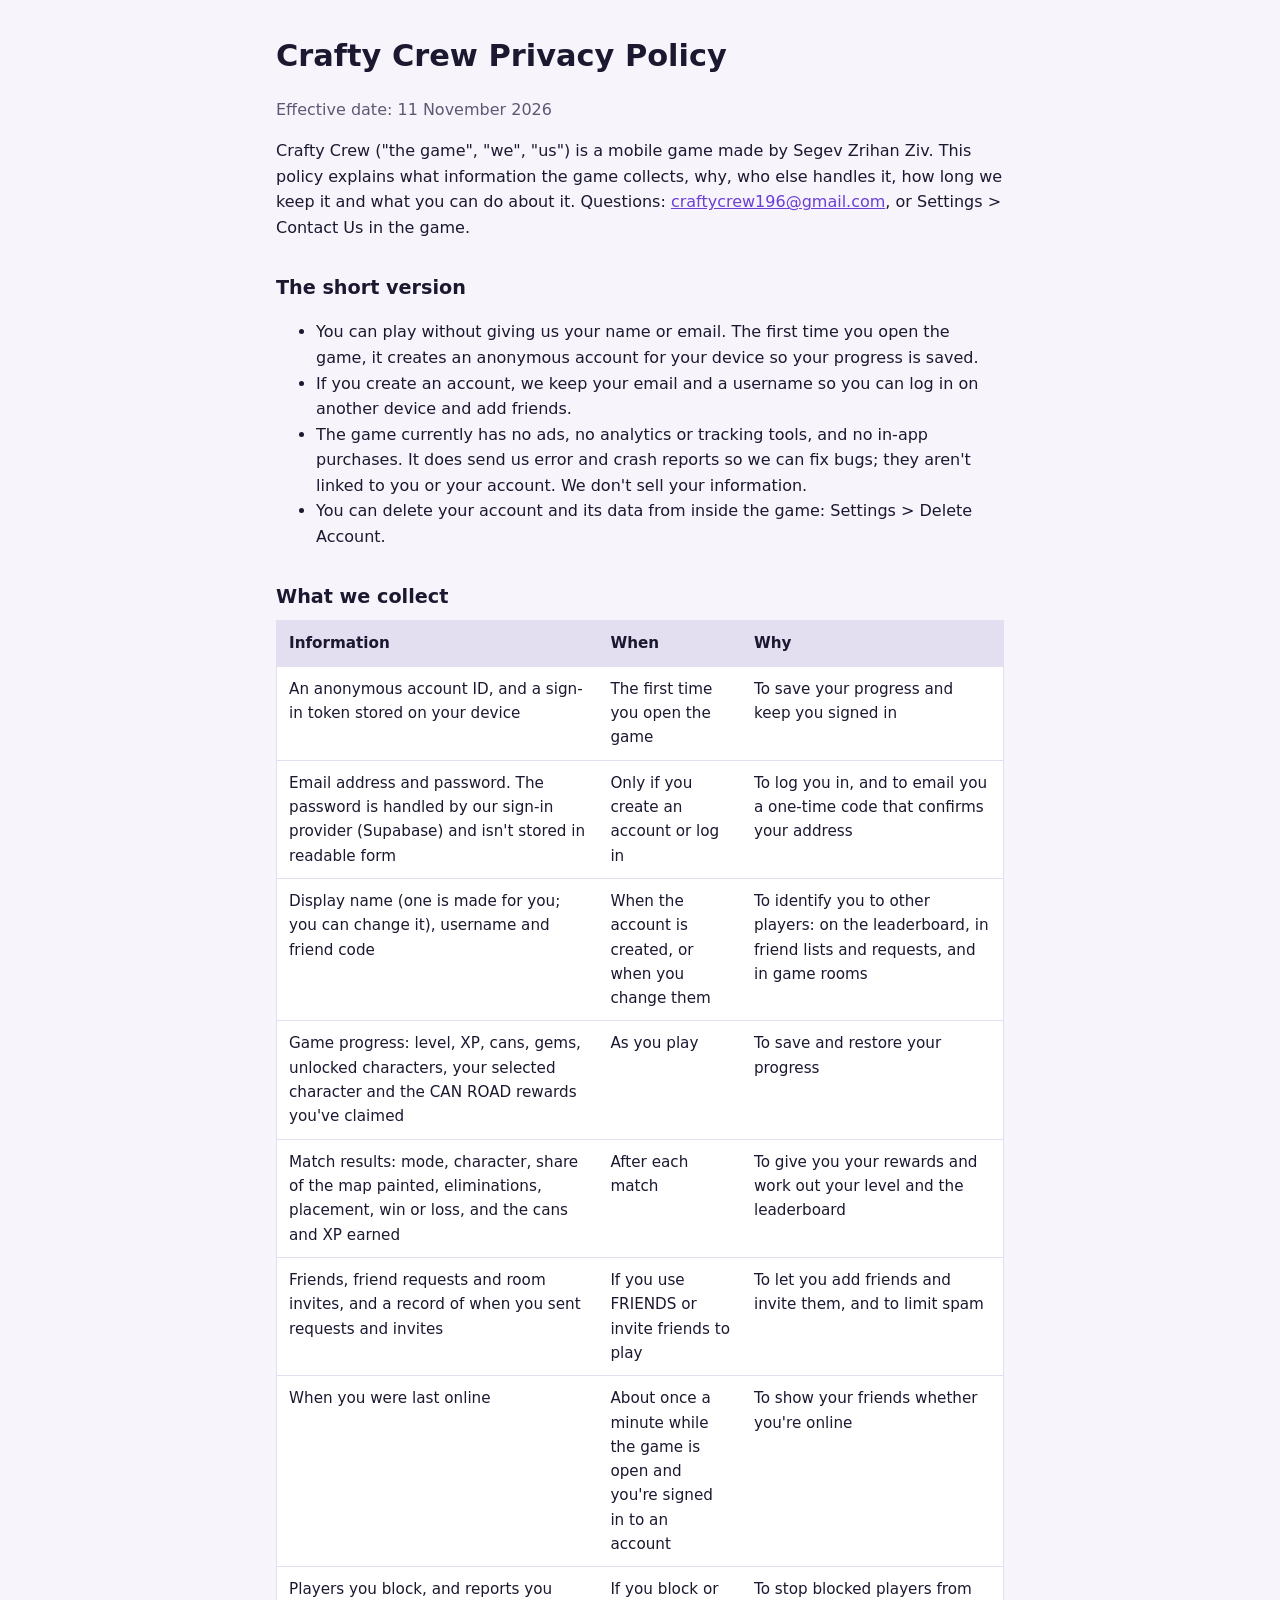
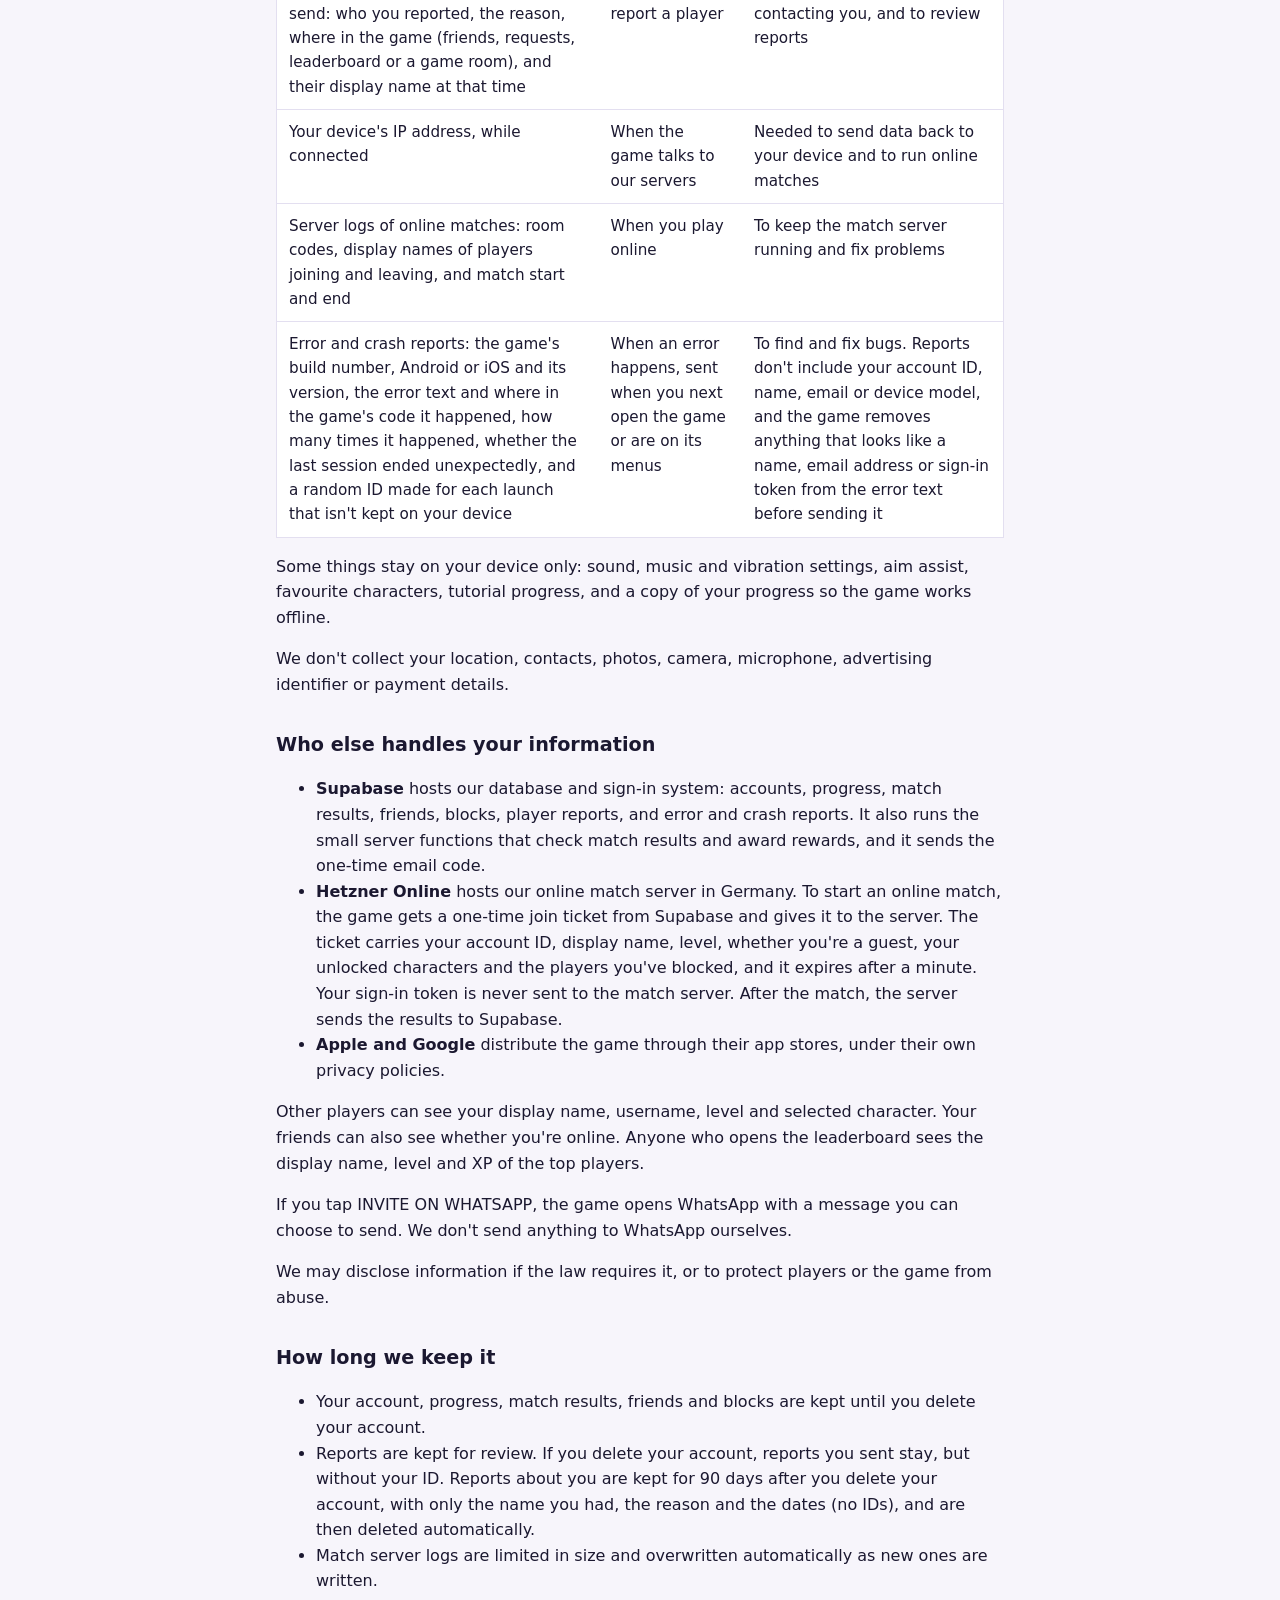
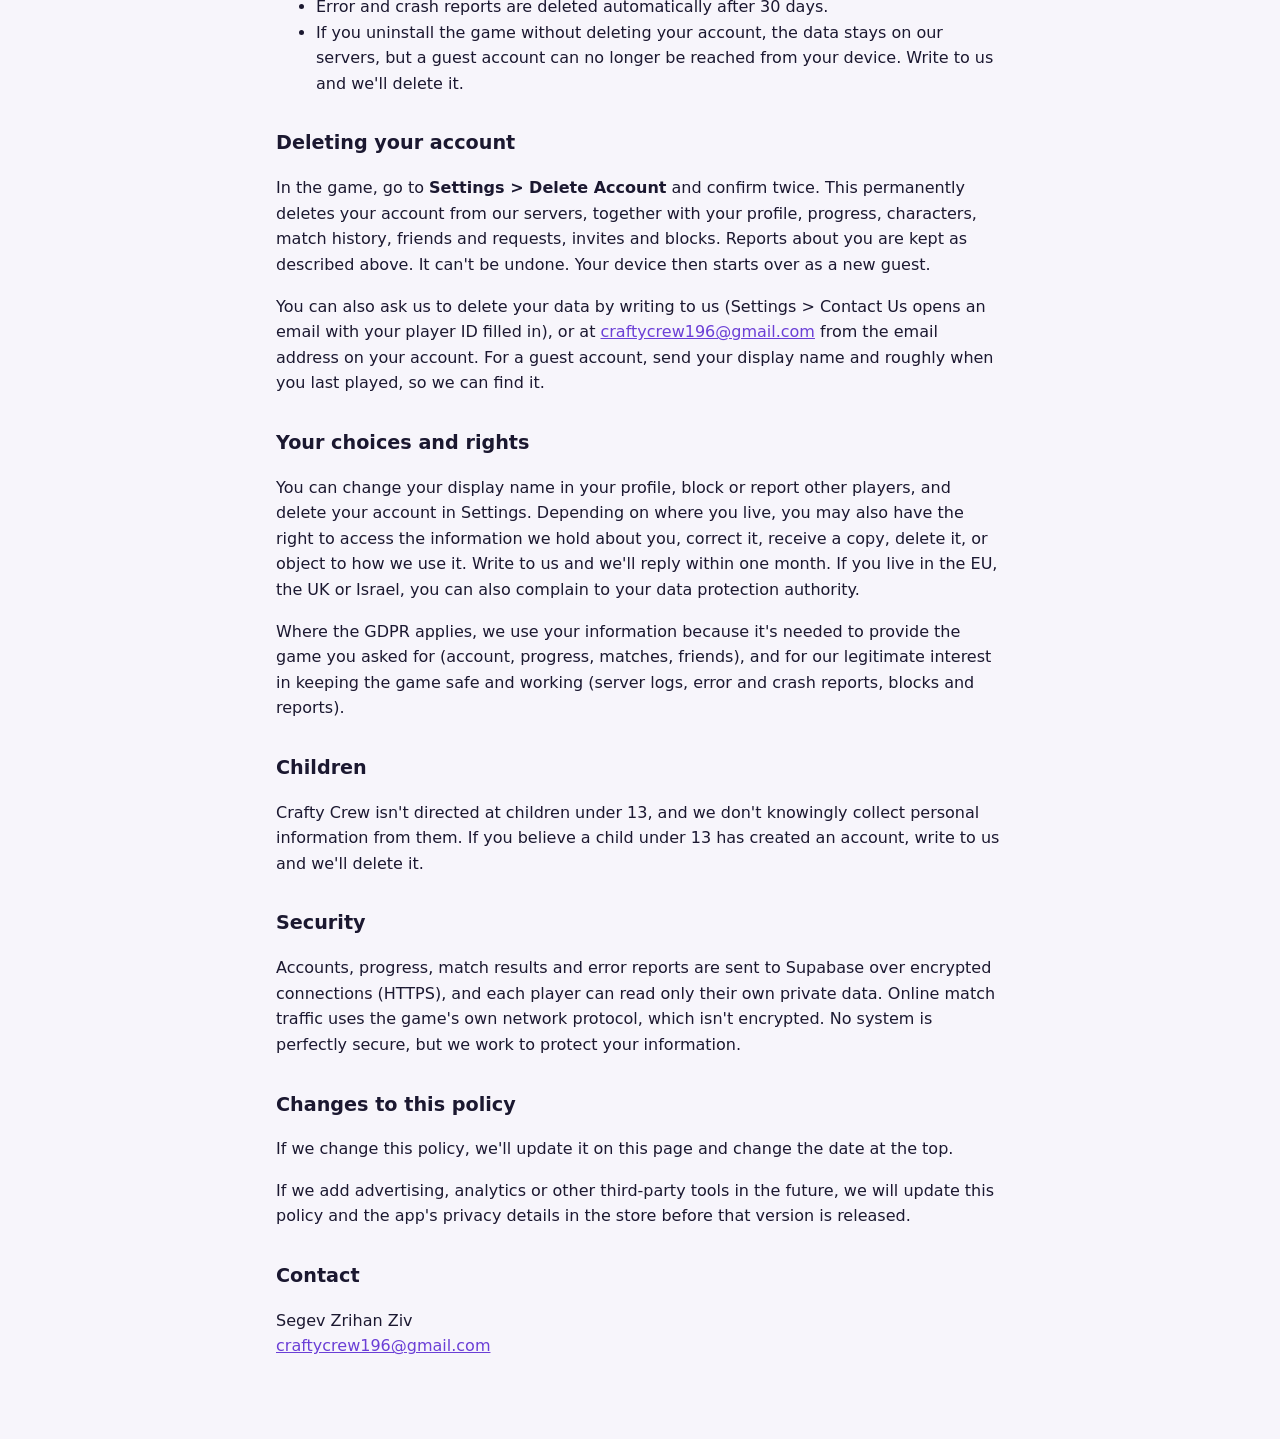
==== privacy/index.html @ 209b4f04 "Crafty Crew privacy policy and support pages" ====
<!doctype html>
<html lang="en">
<head>
<meta charset="utf-8">
<meta name="viewport" content="width=device-width, initial-scale=1">
<title>Crafty Crew Privacy Policy</title>
<style>
  :root { --bg: #f7f5fb; --text: #1b1830; --muted: #5d5873; --accent: #6b3fd6; --card: #ffffff; --line: #e3dff0; }
  @media (prefers-color-scheme: dark) {
    :root { --bg: #14121f; --text: #ece9f6; --muted: #a9a3c2; --accent: #b79bff; --card: #1d1a2c; --line: #2e2a43; }
  }
  * { box-sizing: border-box; }
  body { margin: 0; background: var(--bg); color: var(--text); font: 16px/1.6 system-ui, -apple-system, "Segoe UI", Roboto, sans-serif; }
  main { max-width: 760px; margin: 0 auto; padding: 32px 16px 64px; }
  h1 { font-size: 1.9rem; margin: 0 0 4px; }
  h2 { font-size: 1.2rem; margin: 32px 0 8px; }
  .muted { color: var(--muted); }
  a { color: var(--accent); }
  table { width: 100%; border-collapse: collapse; background: var(--card); border: 1px solid var(--line); font-size: 0.95rem; }
  th, td { text-align: left; vertical-align: top; padding: 10px 12px; border-bottom: 1px solid var(--line); }
  th { background: var(--line); }
  .wrap { overflow-x: auto; }
</style>
</head>
<body>
<main>
<h1>Crafty Crew Privacy Policy</h1>
<p class="muted">Effective date: 11 November 2026</p>

<p>Crafty Crew ("the game", "we", "us") is a mobile game made by Segev Zrihan Ziv. This policy explains what
information the game collects, why, who else handles it, how long we keep it and what you can do about it.
Questions: <a href="mailto:craftycrew196@gmail.com">craftycrew196@gmail.com</a>, or Settings &gt; Contact Us
in the game.</p>

<h2>The short version</h2>
<ul>
  <li>You can play without giving us your name or email. The first time you open the game, it creates an anonymous
    account for your device so your progress is saved.</li>
  <li>If you create an account, we keep your email and a username so you can log in on another device and add friends.</li>
  <li>The game currently has no ads, no analytics or tracking tools, and no in-app purchases. It does send us error
    and crash reports so we can fix bugs; they aren't linked to you or your account. We don't sell your information.</li>
  <li>You can delete your account and its data from inside the game: Settings &gt; Delete Account.</li>
</ul>

<h2>What we collect</h2>
<div class="wrap">
<table>
  <tr><th>Information</th><th>When</th><th>Why</th></tr>
  <tr><td>An anonymous account ID, and a sign-in token stored on your device</td><td>The first time you open the game</td>
    <td>To save your progress and keep you signed in</td></tr>
  <tr><td>Email address and password. The password is handled by our sign-in provider (Supabase) and isn't stored in readable form</td>
    <td>Only if you create an account or log in</td>
    <td>To log you in, and to email you a one-time code that confirms your address</td></tr>
  <tr><td>Display name (one is made for you; you can change it), username and friend code</td><td>When the account is created, or when you change them</td>
    <td>To identify you to other players: on the leaderboard, in friend lists and requests, and in game rooms</td></tr>
  <tr><td>Game progress: level, XP, cans, gems, unlocked characters, your selected character and the CAN ROAD rewards you've claimed</td>
    <td>As you play</td><td>To save and restore your progress</td></tr>
  <tr><td>Match results: mode, character, share of the map painted, eliminations, placement, win or loss, and the cans and XP earned</td>
    <td>After each match</td><td>To give you your rewards and work out your level and the leaderboard</td></tr>
  <tr><td>Friends, friend requests and room invites, and a record of when you sent requests and invites</td>
    <td>If you use FRIENDS or invite friends to play</td><td>To let you add friends and invite them, and to limit spam</td></tr>
  <tr><td>When you were last online</td><td>About once a minute while the game is open and you're signed in to an account</td>
    <td>To show your friends whether you're online</td></tr>
  <tr><td>Players you block, and reports you send: who you reported, the reason, where in the game (friends,
    requests, leaderboard or a game room), and their display name at that time</td>
    <td>If you block or report a player</td><td>To stop blocked players from contacting you, and to review reports</td></tr>
  <tr><td>Your device's IP address, while connected</td><td>When the game talks to our servers</td>
    <td>Needed to send data back to your device and to run online matches</td></tr>
  <tr><td>Server logs of online matches: room codes, display names of players joining and leaving, and match start and end</td>
    <td>When you play online</td><td>To keep the match server running and fix problems</td></tr>
  <tr><td>Error and crash reports: the game's build number, Android or iOS and its version, the error text and where in the game's code it happened, how many times it happened, whether the last session ended unexpectedly, and a random ID made for each launch that isn't kept on your device</td>
    <td>When an error happens, sent when you next open the game or are on its menus</td><td>To find and fix bugs. Reports don't include your account ID, name, email or device model, and the game removes anything that looks like a name, email address or sign-in token from the error text before sending it</td></tr>
</table>
</div>
<p>Some things stay on your device only: sound, music and vibration settings, aim assist, favourite characters,
tutorial progress, and a copy of your progress so the game works offline.</p>
<p>We don't collect your location, contacts, photos, camera, microphone, advertising identifier or payment details.</p>

<h2>Who else handles your information</h2>
<ul>
  <li><strong>Supabase</strong> hosts our database and sign-in system: accounts, progress, match results, friends,
    blocks, player reports, and error and crash reports. It also runs the small server functions that check match results and award rewards, and it
    sends the one-time email code.</li>
  <li><strong>Hetzner Online</strong> hosts our online match server in Germany. To start an online match, the game gets a
    one-time join ticket from Supabase and gives it to the server. The ticket carries your account ID, display name,
    level, whether you're a guest, your unlocked characters and the players you've blocked, and it expires after a
    minute. Your sign-in token is never sent to the match server. After the match, the server sends the results to
    Supabase.</li>
  <li><strong>Apple and Google</strong> distribute the game through their app stores, under their own privacy policies.</li>
</ul>
<p>Other players can see your display name, username, level and selected character. Your friends can also see
whether you're online. Anyone who opens the leaderboard sees the display name, level and XP of the top players.</p>
<p>If you tap INVITE ON WHATSAPP, the game opens WhatsApp with a message you can choose to send. We don't send
anything to WhatsApp ourselves.</p>
<p>We may disclose information if the law requires it, or to protect players or the game from abuse.</p>

<h2>How long we keep it</h2>
<ul>
  <li>Your account, progress, match results, friends and blocks are kept until you delete your account.</li>
  <li>Reports are kept for review. If you delete your account, reports you sent stay, but without your ID.
    Reports about you are kept for 90 days after you delete your account, with only the name you had, the reason
    and the dates (no IDs), and are then deleted automatically.</li>
  <li>Match server logs are limited in size and overwritten automatically as new ones are written.</li>
  <li>Error and crash reports are deleted automatically after 30 days.</li>
  <li>If you uninstall the game without deleting your account, the data stays on our servers, but a guest account
    can no longer be reached from your device. Write to us and we'll delete it.</li>
</ul>

<h2>Deleting your account</h2>
<p>In the game, go to <strong>Settings &gt; Delete Account</strong> and confirm twice. This permanently deletes your
account from our servers, together with your profile, progress, characters, match history, friends and requests,
invites and blocks. Reports about you are kept as described above. It can't be undone. Your device then starts over
as a new guest.</p>
<p>You can also ask us to delete your data by writing to us (Settings &gt; Contact Us opens an email with your
player ID filled in), or at
<a href="mailto:craftycrew196@gmail.com">craftycrew196@gmail.com</a> from the email address on your account. For a
guest account, send your display name and roughly when you last played, so we can find it.</p>

<h2>Your choices and rights</h2>
<p>You can change your display name in your profile, block or report other players, and delete your account in
Settings. Depending on where you live, you may also have the right to access the information we hold about you,
correct it, receive a copy, delete it, or object to how we use it. Write to us and we'll reply within one month.
If you live in the EU, the UK or Israel, you can also complain to your data protection authority.</p>
<p>Where the GDPR applies, we use your information because it's needed to provide the game you asked for (account,
progress, matches, friends), and for our legitimate interest in keeping the game safe and working (server logs,
error and crash reports, blocks and reports).</p>

<h2>Children</h2>
<p>Crafty Crew isn't directed at children under 13, and we don't knowingly collect personal information from them.
If you believe a child under 13 has created an account, write to us and we'll delete it.</p>

<h2>Security</h2>
<p>Accounts, progress, match results and error reports are sent to Supabase over encrypted connections (HTTPS), and each player
can read only their own private data. Online match traffic uses the game's own network protocol, which isn't
encrypted. No system is perfectly secure, but we work to protect your information.</p>

<h2>Changes to this policy</h2>
<p>If we change this policy, we'll update it on this page and change the date at the top.</p>
<p>If we add advertising, analytics or other third-party tools in the future, we will update this policy and the
app's privacy details in the store before that version is released.</p>

<h2>Contact</h2>
<p>Segev Zrihan Ziv<br><a href="mailto:craftycrew196@gmail.com">craftycrew196@gmail.com</a></p>
</main>
</body>
</html>
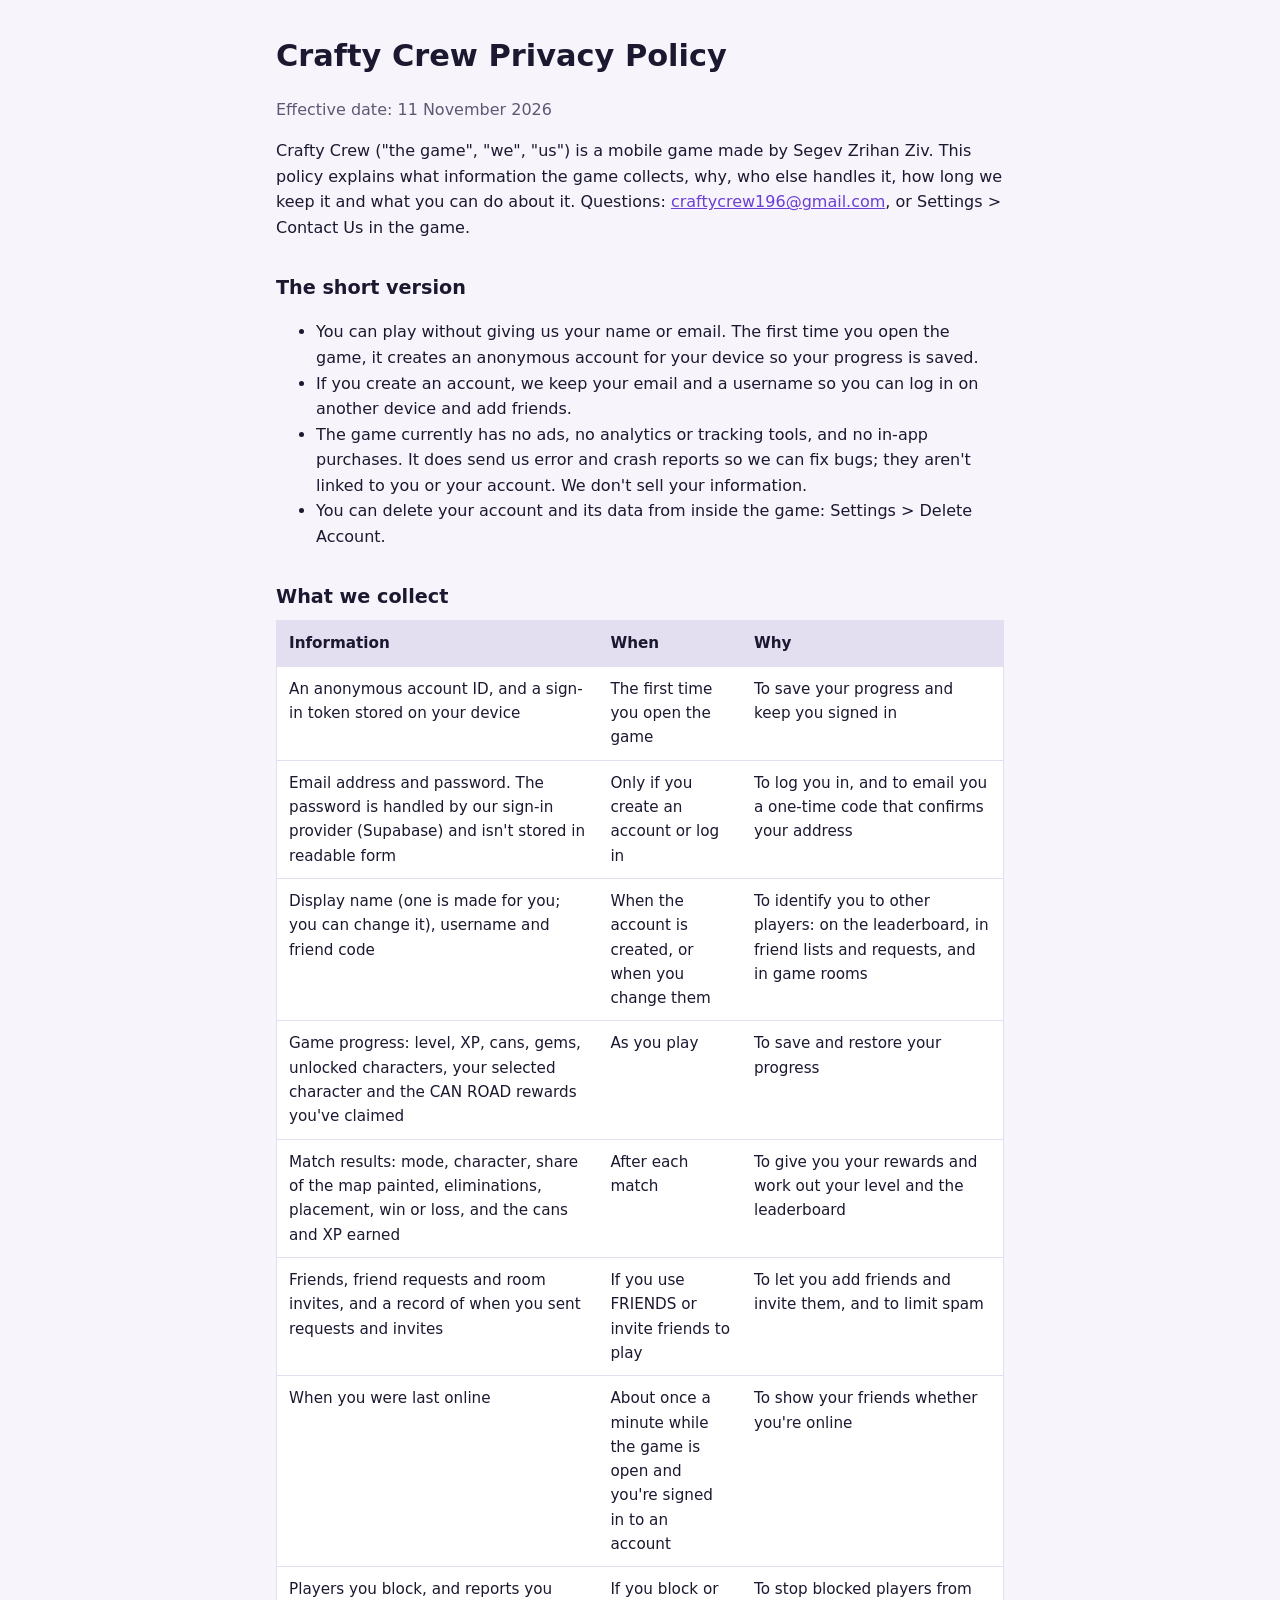
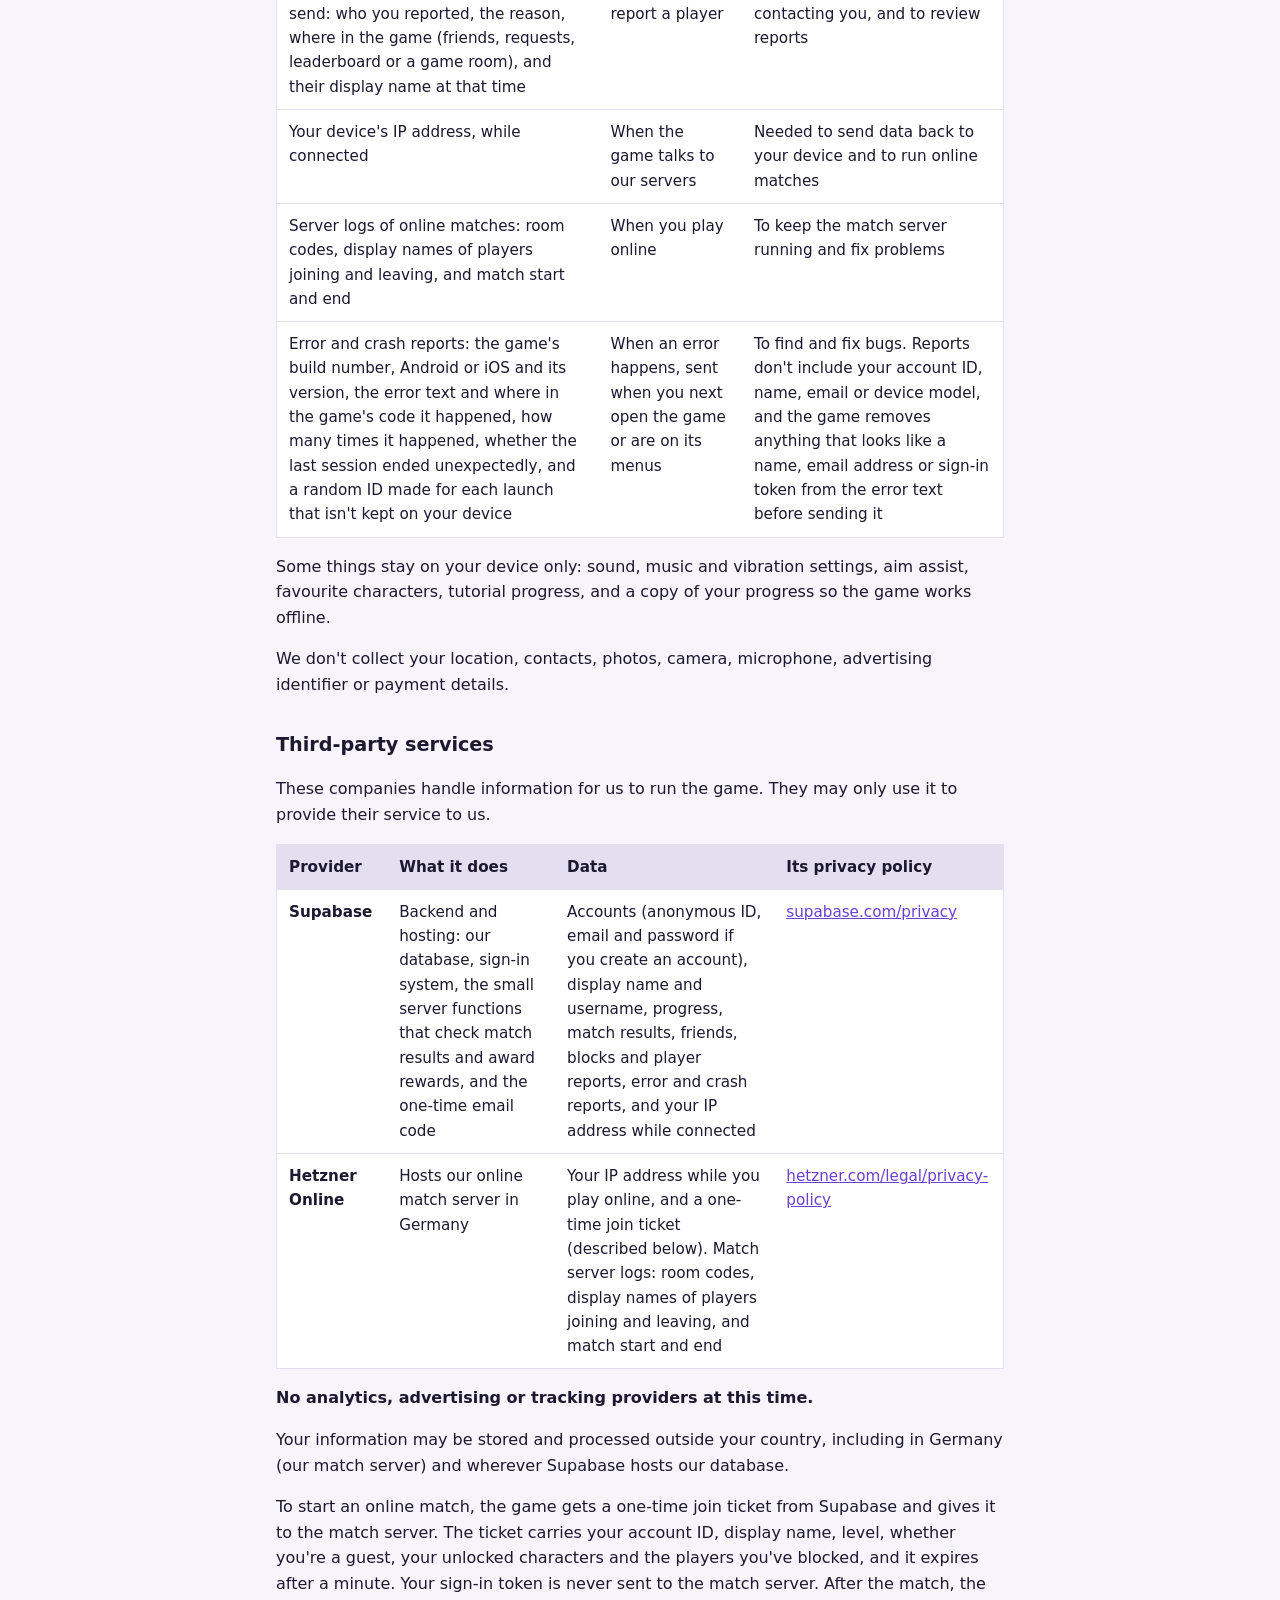
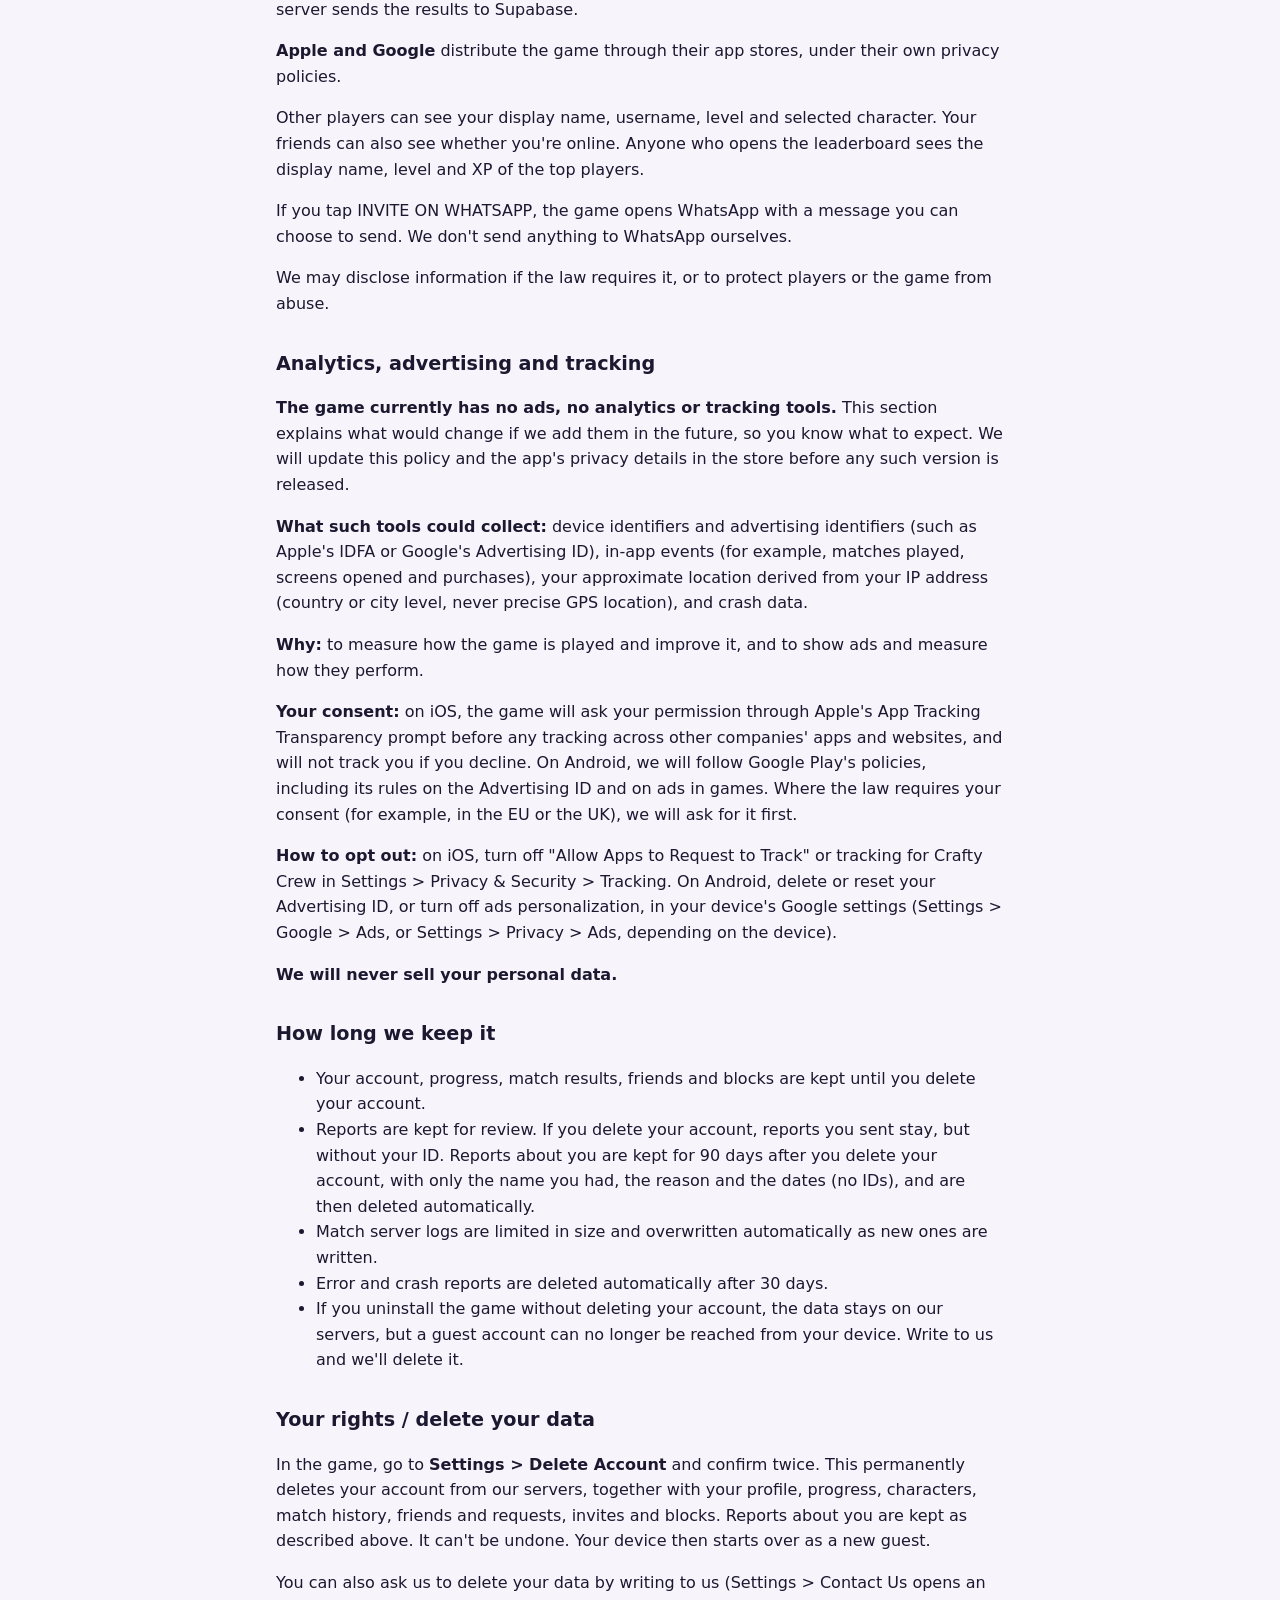
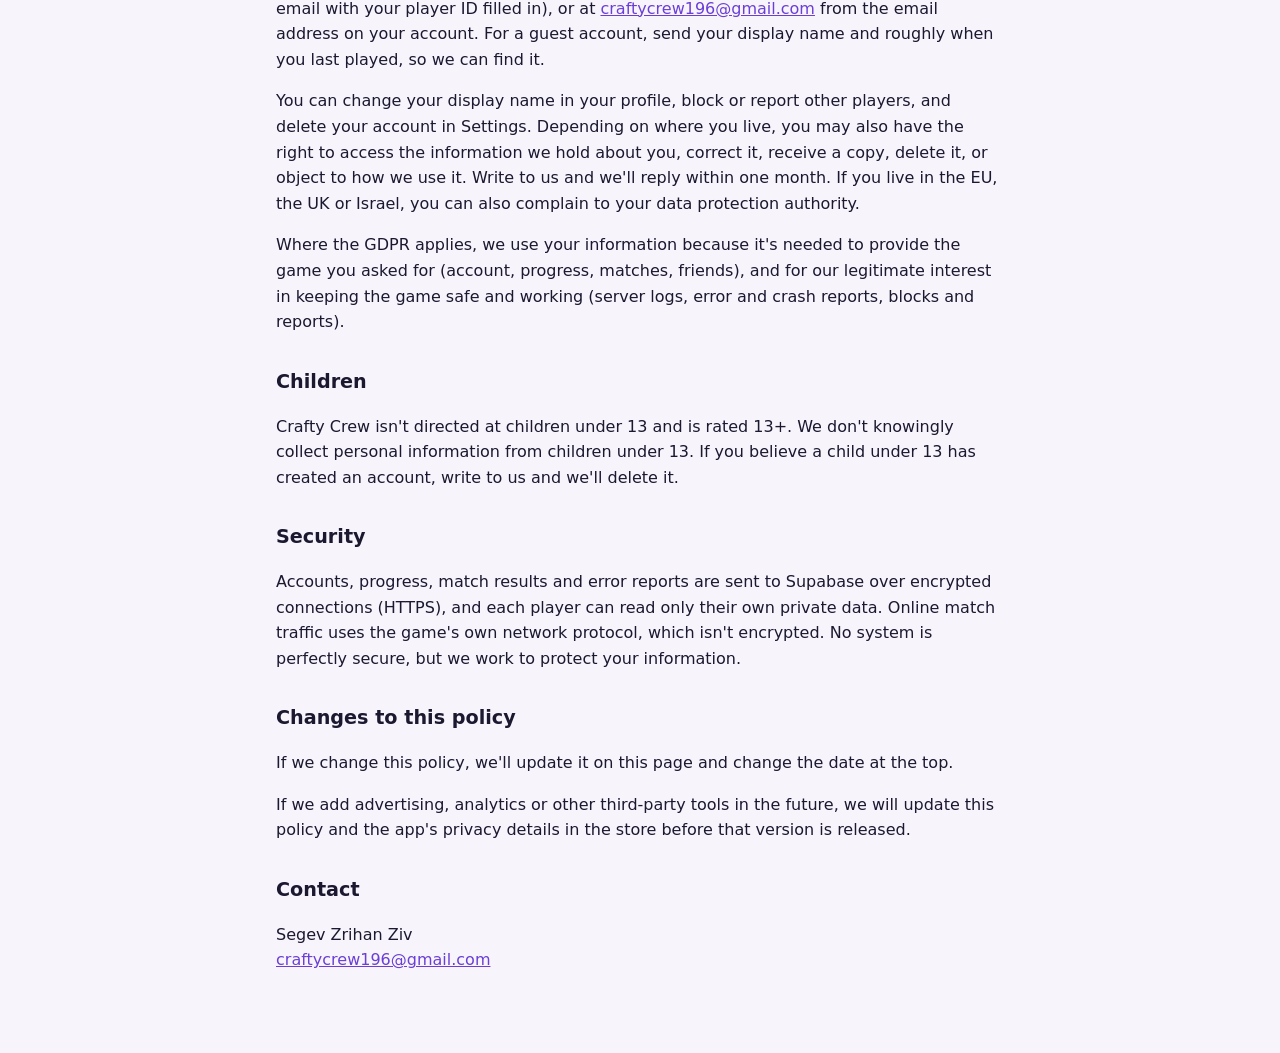
==== commit be4fb7ec: "Privacy policy: third-party services table, analytics/advertising/tracking section, children 13+, yo" ====
--- a/privacy/index.html
+++ b/privacy/index.html
@@ -76,23 +76,57 @@
 tutorial progress, and a copy of your progress so the game works offline.</p>
 <p>We don't collect your location, contacts, photos, camera, microphone, advertising identifier or payment details.</p>
 
-<h2>Who else handles your information</h2>
-<ul>
-  <li><strong>Supabase</strong> hosts our database and sign-in system: accounts, progress, match results, friends,
-    blocks, player reports, and error and crash reports. It also runs the small server functions that check match results and award rewards, and it
-    sends the one-time email code.</li>
-  <li><strong>Hetzner Online</strong> hosts our online match server in Germany. To start an online match, the game gets a
-    one-time join ticket from Supabase and gives it to the server. The ticket carries your account ID, display name,
-    level, whether you're a guest, your unlocked characters and the players you've blocked, and it expires after a
-    minute. Your sign-in token is never sent to the match server. After the match, the server sends the results to
-    Supabase.</li>
-  <li><strong>Apple and Google</strong> distribute the game through their app stores, under their own privacy policies.</li>
-</ul>
+<h2>Third-party services</h2>
+<p>These companies handle information for us to run the game. They may only use it to provide their service to us.</p>
+<div class="wrap">
+<table>
+  <tr><th>Provider</th><th>What it does</th><th>Data</th><th>Its privacy policy</th></tr>
+  <tr><td><strong>Supabase</strong></td>
+    <td>Backend and hosting: our database, sign-in system, the small server functions that check match results and
+      award rewards, and the one-time email code</td>
+    <td>Accounts (anonymous ID, email and password if you create an account), display name and username, progress,
+      match results, friends, blocks and player reports, error and crash reports, and your IP address while
+      connected</td>
+    <td><a href="https://supabase.com/privacy">supabase.com/privacy</a></td></tr>
+  <tr><td><strong>Hetzner Online</strong></td>
+    <td>Hosts our online match server in Germany</td>
+    <td>Your IP address while you play online, and a one-time join ticket (described below). Match server logs:
+      room codes, display names of players joining and leaving, and match start and end</td>
+    <td><a href="https://www.hetzner.com/legal/privacy-policy">hetzner.com/legal/privacy-policy</a></td></tr>
+</table>
+</div>
+<p><strong>No analytics, advertising or tracking providers at this time.</strong></p>
+<p>Your information may be stored and processed outside your country, including in Germany (our match server) and wherever Supabase hosts our database.</p>
+<p>To start an online match, the game gets a one-time join ticket from Supabase and gives it to the match server.
+The ticket carries your account ID, display name, level, whether you're a guest, your unlocked characters and the
+players you've blocked, and it expires after a minute. Your sign-in token is never sent to the match server. After
+the match, the server sends the results to Supabase.</p>
+<p><strong>Apple and Google</strong> distribute the game through their app stores, under their own privacy policies.</p>
 <p>Other players can see your display name, username, level and selected character. Your friends can also see
 whether you're online. Anyone who opens the leaderboard sees the display name, level and XP of the top players.</p>
 <p>If you tap INVITE ON WHATSAPP, the game opens WhatsApp with a message you can choose to send. We don't send
 anything to WhatsApp ourselves.</p>
 <p>We may disclose information if the law requires it, or to protect players or the game from abuse.</p>
+
+<h2>Analytics, advertising and tracking</h2>
+<p><strong>The game currently has no ads, no analytics or tracking tools.</strong> This section explains what would
+change if we add them in the future, so you know what to expect. We will update this policy and the app's privacy
+details in the store before any such version is released.</p>
+<p><strong>What such tools could collect:</strong> device identifiers and advertising identifiers (such as Apple's
+IDFA or Google's Advertising ID), in-app events (for example, matches played, screens opened and purchases), your
+approximate location derived from your IP address (country or city level, never precise GPS location), and crash
+data.</p>
+<p><strong>Why:</strong> to measure how the game is played and improve it, and to show ads and measure how they
+perform.</p>
+<p><strong>Your consent:</strong> on iOS, the game will ask your permission through Apple's App Tracking Transparency
+prompt before any tracking across other companies' apps and websites, and will not track you if you decline. On
+Android, we will follow Google Play's policies, including its rules on the Advertising ID and on ads in games.
+Where the law requires your consent (for example, in the EU or the UK), we will ask for it first.</p>
+<p><strong>How to opt out:</strong> on iOS, turn off "Allow Apps to Request to Track" or tracking for Crafty Crew in
+Settings &gt; Privacy &amp; Security &gt; Tracking. On Android, delete or reset your Advertising ID, or turn off ads
+personalization, in your device's Google settings (Settings &gt; Google &gt; Ads, or Settings &gt; Privacy &gt;
+Ads, depending on the device).</p>
+<p><strong>We will never sell your personal data.</strong></p>
 
 <h2>How long we keep it</h2>
 <ul>
@@ -106,7 +140,7 @@
     can no longer be reached from your device. Write to us and we'll delete it.</li>
 </ul>
 
-<h2>Deleting your account</h2>
+<h2>Your rights / delete your data</h2>
 <p>In the game, go to <strong>Settings &gt; Delete Account</strong> and confirm twice. This permanently deletes your
 account from our servers, together with your profile, progress, characters, match history, friends and requests,
 invites and blocks. Reports about you are kept as described above. It can't be undone. Your device then starts over
@@ -116,7 +150,6 @@
 <a href="mailto:craftycrew196@gmail.com">craftycrew196@gmail.com</a> from the email address on your account. For a
 guest account, send your display name and roughly when you last played, so we can find it.</p>
 
-<h2>Your choices and rights</h2>
 <p>You can change your display name in your profile, block or report other players, and delete your account in
 Settings. Depending on where you live, you may also have the right to access the information we hold about you,
 correct it, receive a copy, delete it, or object to how we use it. Write to us and we'll reply within one month.
@@ -126,7 +159,7 @@
 error and crash reports, blocks and reports).</p>
 
 <h2>Children</h2>
-<p>Crafty Crew isn't directed at children under 13, and we don't knowingly collect personal information from them.
+<p>Crafty Crew isn't directed at children under 13 and is rated 13+. We don't knowingly collect personal information from children under 13.
 If you believe a child under 13 has created an account, write to us and we'll delete it.</p>
 
 <h2>Security</h2>
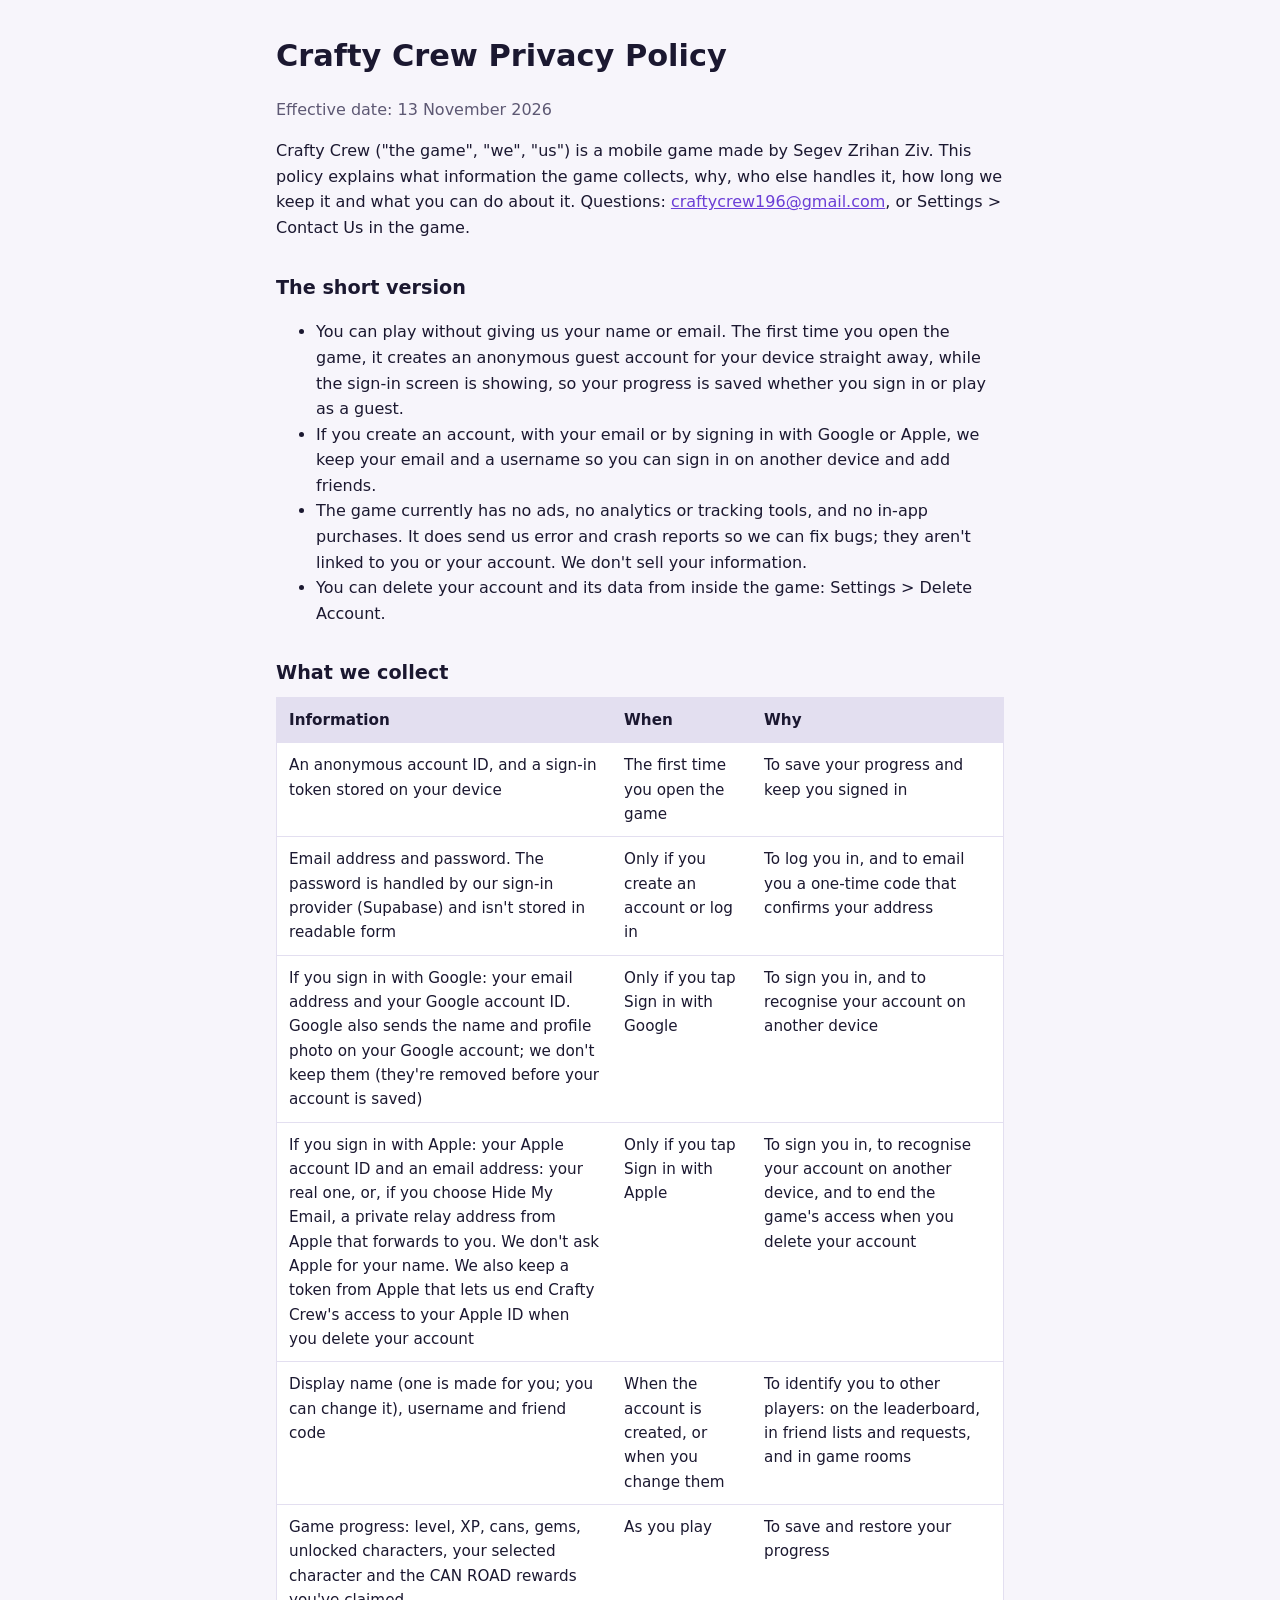
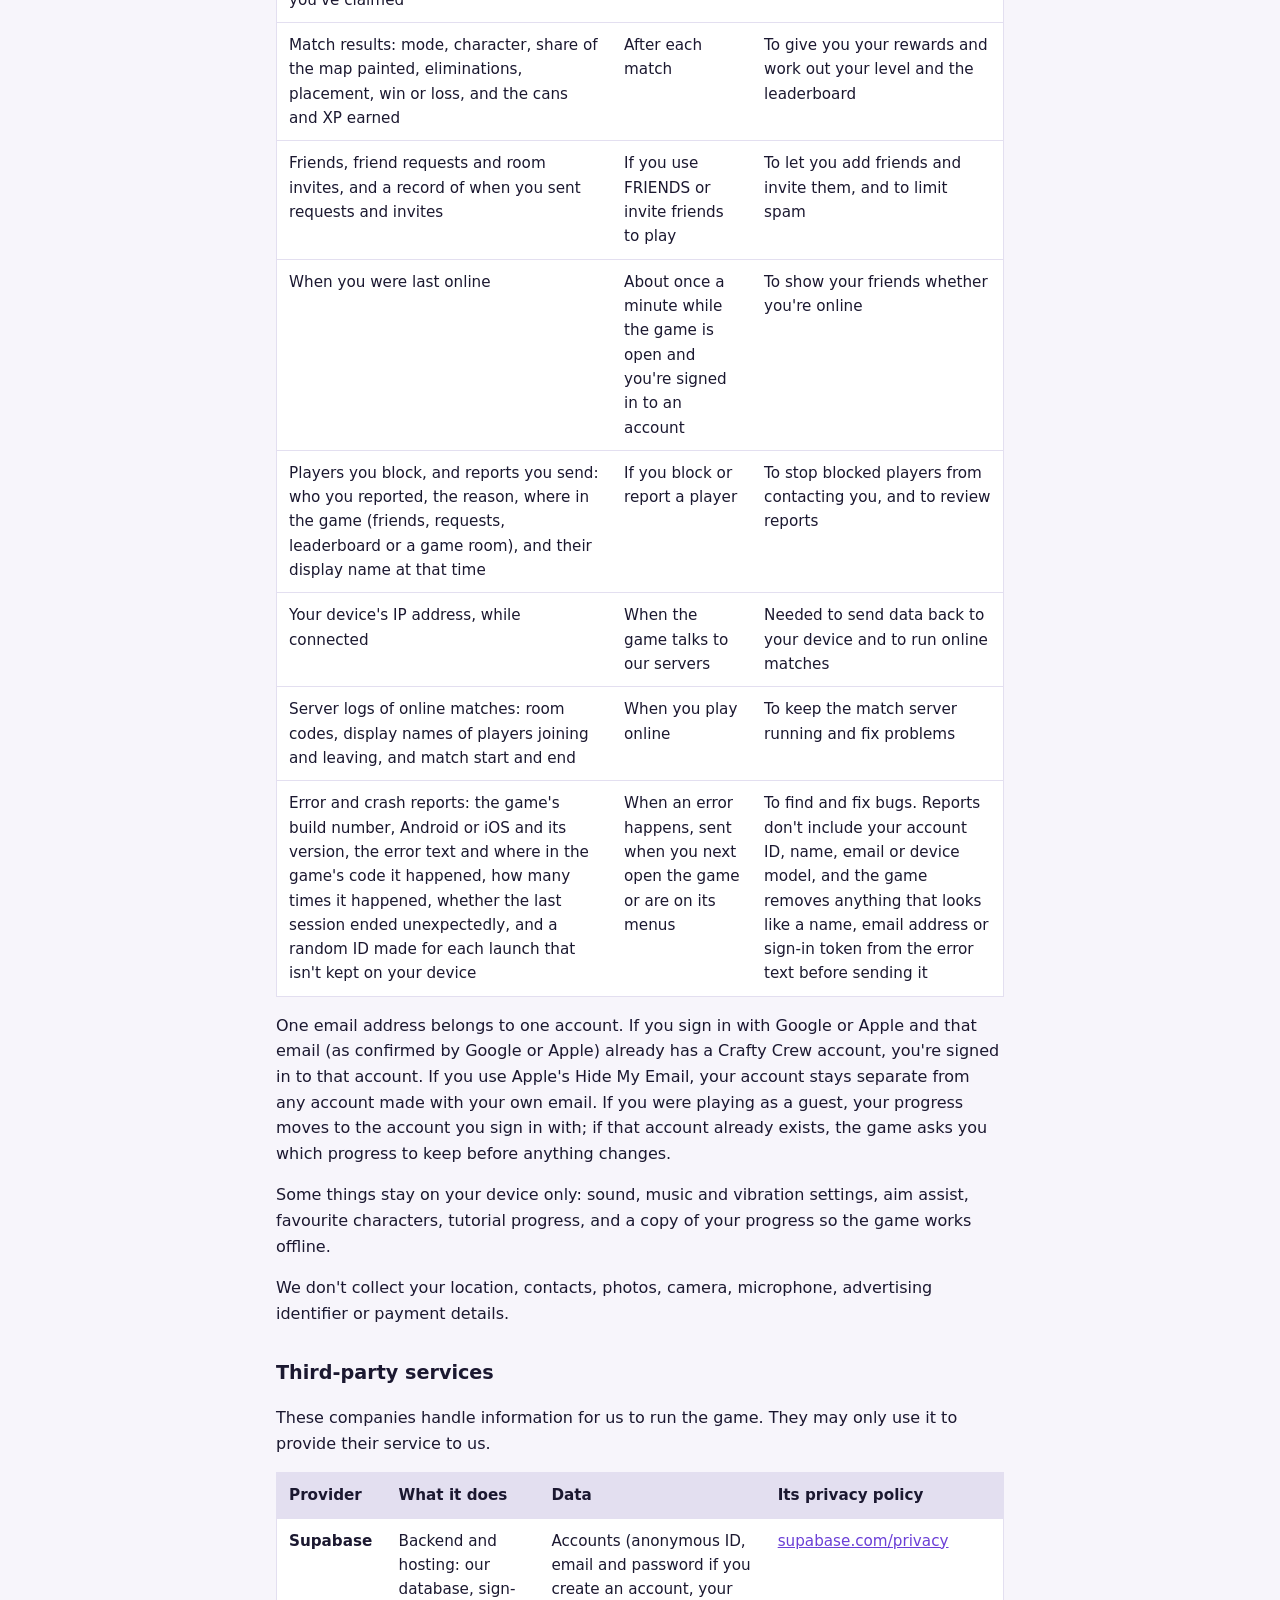
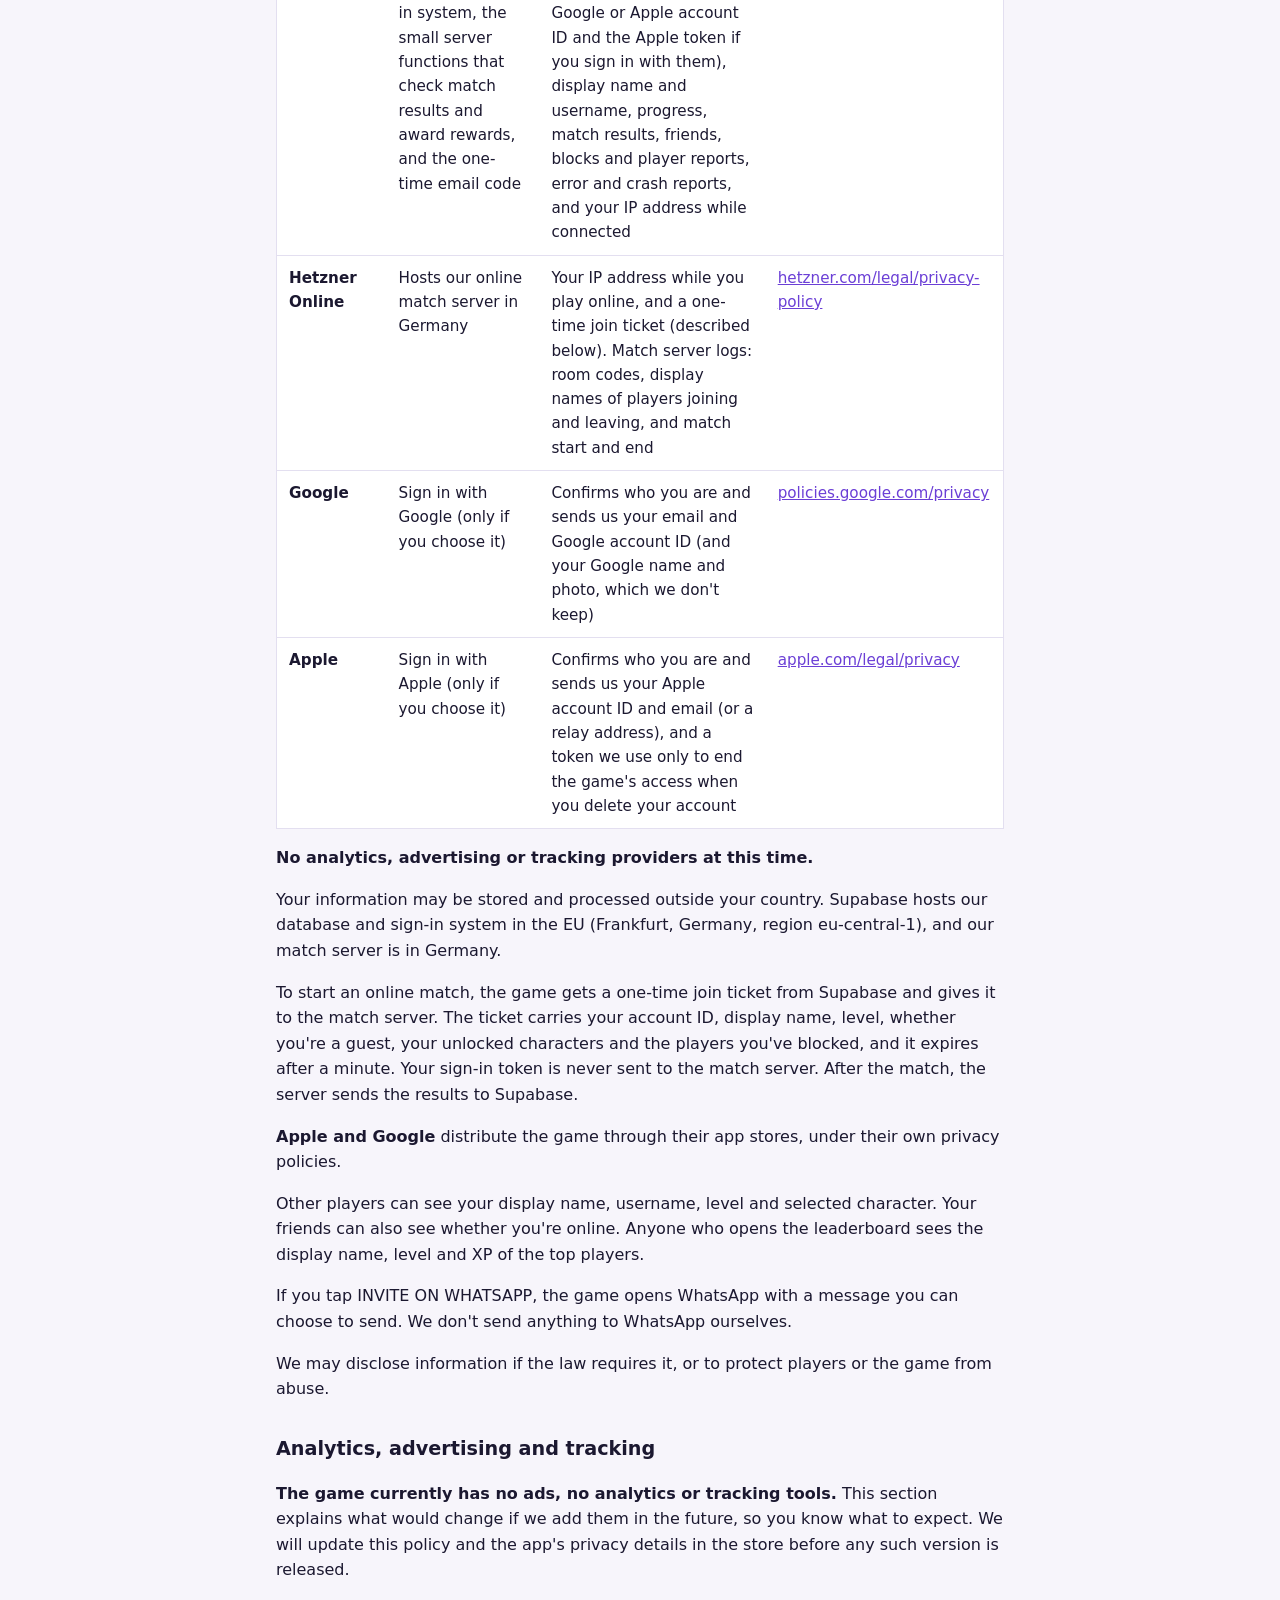
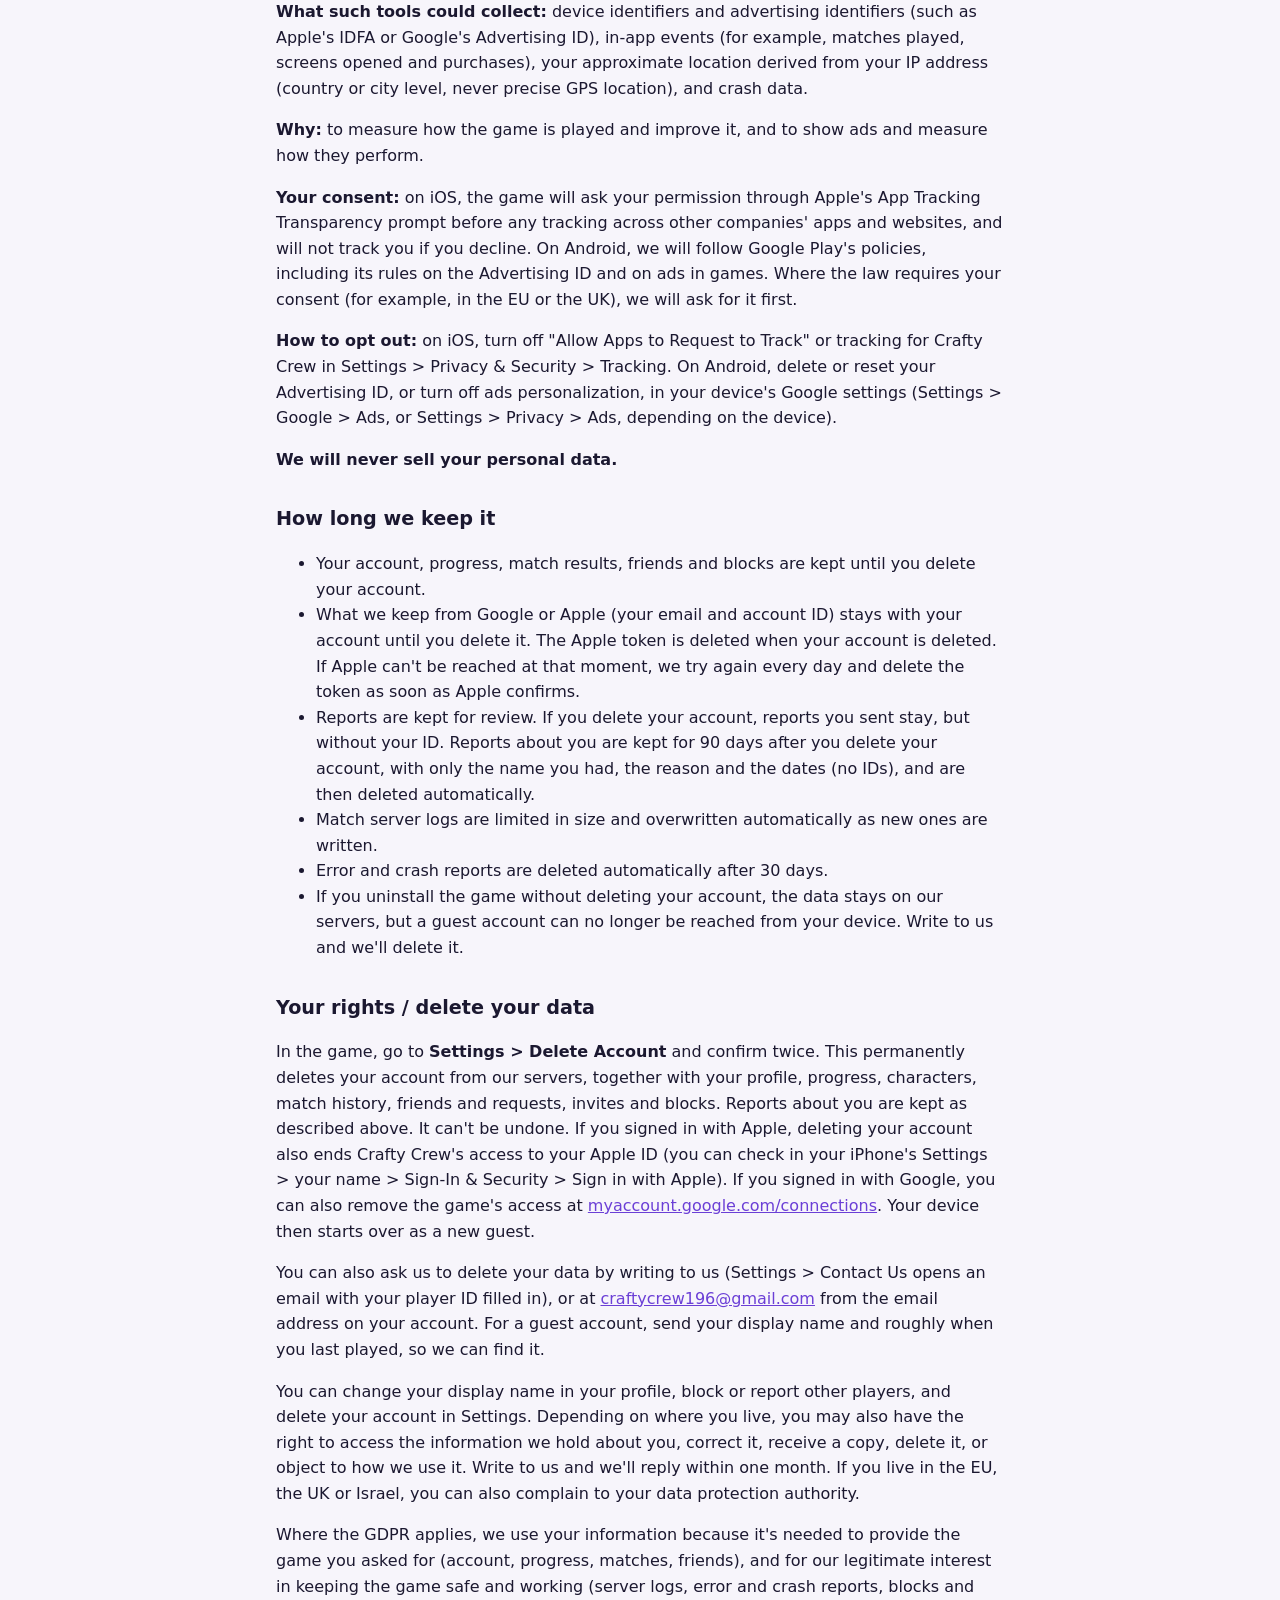
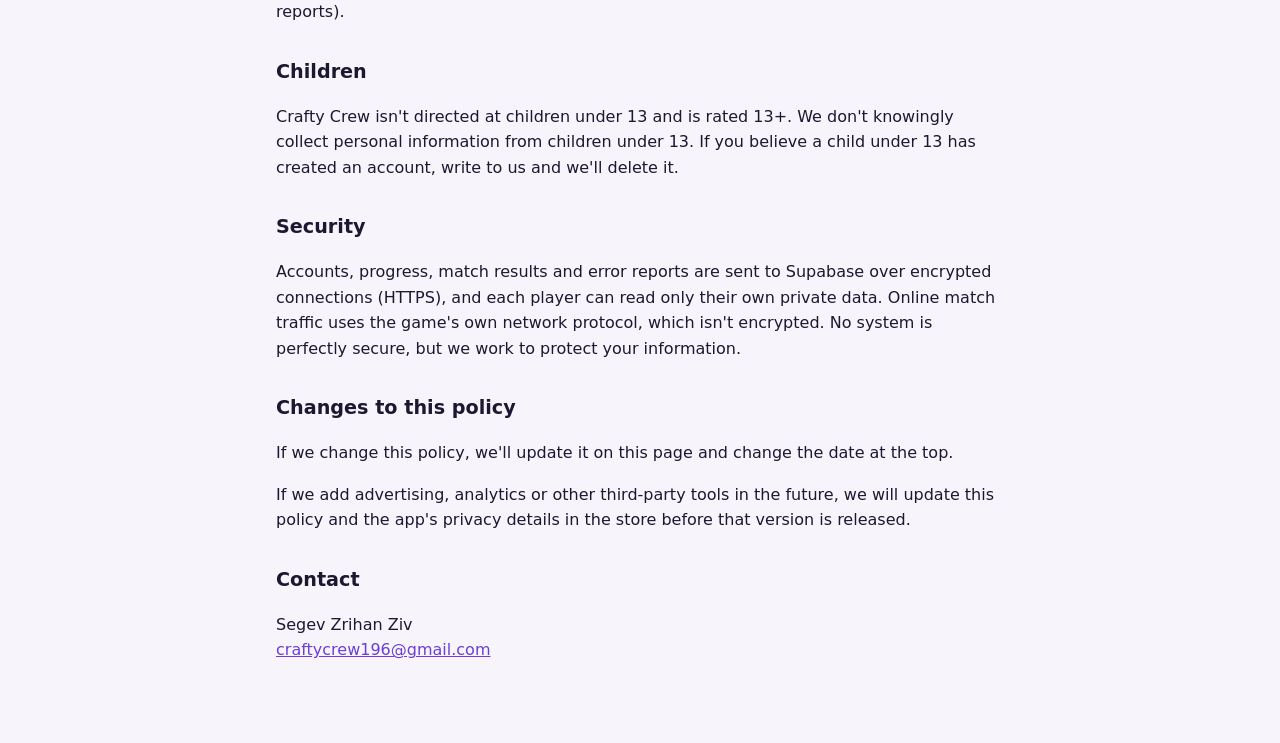
==== commit 93186fc3: "Privacy policy: Sign in with Google and Apple (build 39), effective 13 November 2026 Co-Authored-By:" ====
--- a/privacy/index.html
+++ b/privacy/index.html
@@ -25,7 +25,7 @@
 <body>
 <main>
 <h1>Crafty Crew Privacy Policy</h1>
-<p class="muted">Effective date: 11 November 2026</p>
+<p class="muted">Effective date: 13 November 2026</p>
 
 <p>Crafty Crew ("the game", "we", "us") is a mobile game made by Segev Zrihan Ziv. This policy explains what
 information the game collects, why, who else handles it, how long we keep it and what you can do about it.
@@ -35,8 +35,10 @@
 <h2>The short version</h2>
 <ul>
   <li>You can play without giving us your name or email. The first time you open the game, it creates an anonymous
-    account for your device so your progress is saved.</li>
-  <li>If you create an account, we keep your email and a username so you can log in on another device and add friends.</li>
+    guest account for your device straight away, while the sign-in screen is showing, so your progress is saved
+    whether you sign in or play as a guest.</li>
+  <li>If you create an account, with your email or by signing in with Google or Apple, we keep your email and a
+    username so you can sign in on another device and add friends.</li>
   <li>The game currently has no ads, no analytics or tracking tools, and no in-app purchases. It does send us error
     and crash reports so we can fix bugs; they aren't linked to you or your account. We don't sell your information.</li>
   <li>You can delete your account and its data from inside the game: Settings &gt; Delete Account.</li>
@@ -51,6 +53,16 @@
   <tr><td>Email address and password. The password is handled by our sign-in provider (Supabase) and isn't stored in readable form</td>
     <td>Only if you create an account or log in</td>
     <td>To log you in, and to email you a one-time code that confirms your address</td></tr>
+  <tr><td>If you sign in with Google: your email address and your Google account ID. Google also sends the name and
+    profile photo on your Google account; we don't keep them (they're removed before your account is saved)</td>
+    <td>Only if you tap Sign in with Google</td>
+    <td>To sign you in, and to recognise your account on another device</td></tr>
+  <tr><td>If you sign in with Apple: your Apple account ID and an email address: your real one, or, if you choose
+    Hide My Email, a private relay address from Apple that forwards to you. We don't ask Apple for your name. We also
+    keep a token from Apple that lets us end Crafty Crew's access to your Apple ID when you delete your account</td>
+    <td>Only if you tap Sign in with Apple</td>
+    <td>To sign you in, to recognise your account on another device, and to end the game's access when you delete
+      your account</td></tr>
   <tr><td>Display name (one is made for you; you can change it), username and friend code</td><td>When the account is created, or when you change them</td>
     <td>To identify you to other players: on the leaderboard, in friend lists and requests, and in game rooms</td></tr>
   <tr><td>Game progress: level, XP, cans, gems, unlocked characters, your selected character and the CAN ROAD rewards you've claimed</td>
@@ -72,6 +84,11 @@
     <td>When an error happens, sent when you next open the game or are on its menus</td><td>To find and fix bugs. Reports don't include your account ID, name, email or device model, and the game removes anything that looks like a name, email address or sign-in token from the error text before sending it</td></tr>
 </table>
 </div>
+<p>One email address belongs to one account. If you sign in with Google or Apple and that email (as confirmed by
+Google or Apple) already has a Crafty Crew account, you're signed in to that account. If you use Apple's Hide My
+Email, your account stays separate from any account made with your own email. If you were playing as a guest, your
+progress moves to the account you sign in with; if that account already exists, the game asks you which progress to
+keep before anything changes.</p>
 <p>Some things stay on your device only: sound, music and vibration settings, aim assist, favourite characters,
 tutorial progress, and a copy of your progress so the game works offline.</p>
 <p>We don't collect your location, contacts, photos, camera, microphone, advertising identifier or payment details.</p>
@@ -84,7 +101,8 @@
   <tr><td><strong>Supabase</strong></td>
     <td>Backend and hosting: our database, sign-in system, the small server functions that check match results and
       award rewards, and the one-time email code</td>
-    <td>Accounts (anonymous ID, email and password if you create an account), display name and username, progress,
+    <td>Accounts (anonymous ID, email and password if you create an account, your Google or Apple account ID and the
+      Apple token if you sign in with them), display name and username, progress,
       match results, friends, blocks and player reports, error and crash reports, and your IP address while
       connected</td>
     <td><a href="https://supabase.com/privacy">supabase.com/privacy</a></td></tr>
@@ -93,10 +111,21 @@
     <td>Your IP address while you play online, and a one-time join ticket (described below). Match server logs:
       room codes, display names of players joining and leaving, and match start and end</td>
     <td><a href="https://www.hetzner.com/legal/privacy-policy">hetzner.com/legal/privacy-policy</a></td></tr>
+  <tr><td><strong>Google</strong></td>
+    <td>Sign in with Google (only if you choose it)</td>
+    <td>Confirms who you are and sends us your email and Google account ID (and your Google name and photo, which
+      we don't keep)</td>
+    <td><a href="https://policies.google.com/privacy">policies.google.com/privacy</a></td></tr>
+  <tr><td><strong>Apple</strong></td>
+    <td>Sign in with Apple (only if you choose it)</td>
+    <td>Confirms who you are and sends us your Apple account ID and email (or a relay address), and a token we use
+      only to end the game's access when you delete your account</td>
+    <td><a href="https://www.apple.com/legal/privacy/">apple.com/legal/privacy</a></td></tr>
 </table>
 </div>
 <p><strong>No analytics, advertising or tracking providers at this time.</strong></p>
-<p>Your information may be stored and processed outside your country, including in Germany (our match server) and wherever Supabase hosts our database.</p>
+<p>Your information may be stored and processed outside your country. Supabase hosts our database and sign-in
+system in the EU (Frankfurt, Germany, region eu-central-1), and our match server is in Germany.</p>
 <p>To start an online match, the game gets a one-time join ticket from Supabase and gives it to the match server.
 The ticket carries your account ID, display name, level, whether you're a guest, your unlocked characters and the
 players you've blocked, and it expires after a minute. Your sign-in token is never sent to the match server. After
@@ -131,6 +160,9 @@
 <h2>How long we keep it</h2>
 <ul>
   <li>Your account, progress, match results, friends and blocks are kept until you delete your account.</li>
+  <li>What we keep from Google or Apple (your email and account ID) stays with your account until you delete it.
+    The Apple token is deleted when your account is deleted. If Apple can't be reached at that moment, we try again
+    every day and delete the token as soon as Apple confirms.</li>
   <li>Reports are kept for review. If you delete your account, reports you sent stay, but without your ID.
     Reports about you are kept for 90 days after you delete your account, with only the name you had, the reason
     and the dates (no IDs), and are then deleted automatically.</li>
@@ -143,7 +175,10 @@
 <h2>Your rights / delete your data</h2>
 <p>In the game, go to <strong>Settings &gt; Delete Account</strong> and confirm twice. This permanently deletes your
 account from our servers, together with your profile, progress, characters, match history, friends and requests,
-invites and blocks. Reports about you are kept as described above. It can't be undone. Your device then starts over
+invites and blocks. Reports about you are kept as described above. It can't be undone. If you signed in with Apple, deleting your account also ends Crafty Crew's access to your Apple
+ID (you can check in your iPhone's Settings &gt; your name &gt; Sign-In &amp; Security &gt; Sign in with Apple). If
+you signed in with Google, you can also remove the game's access at
+<a href="https://myaccount.google.com/connections">myaccount.google.com/connections</a>. Your device then starts over
 as a new guest.</p>
 <p>You can also ask us to delete your data by writing to us (Settings &gt; Contact Us opens an email with your
 player ID filled in), or at
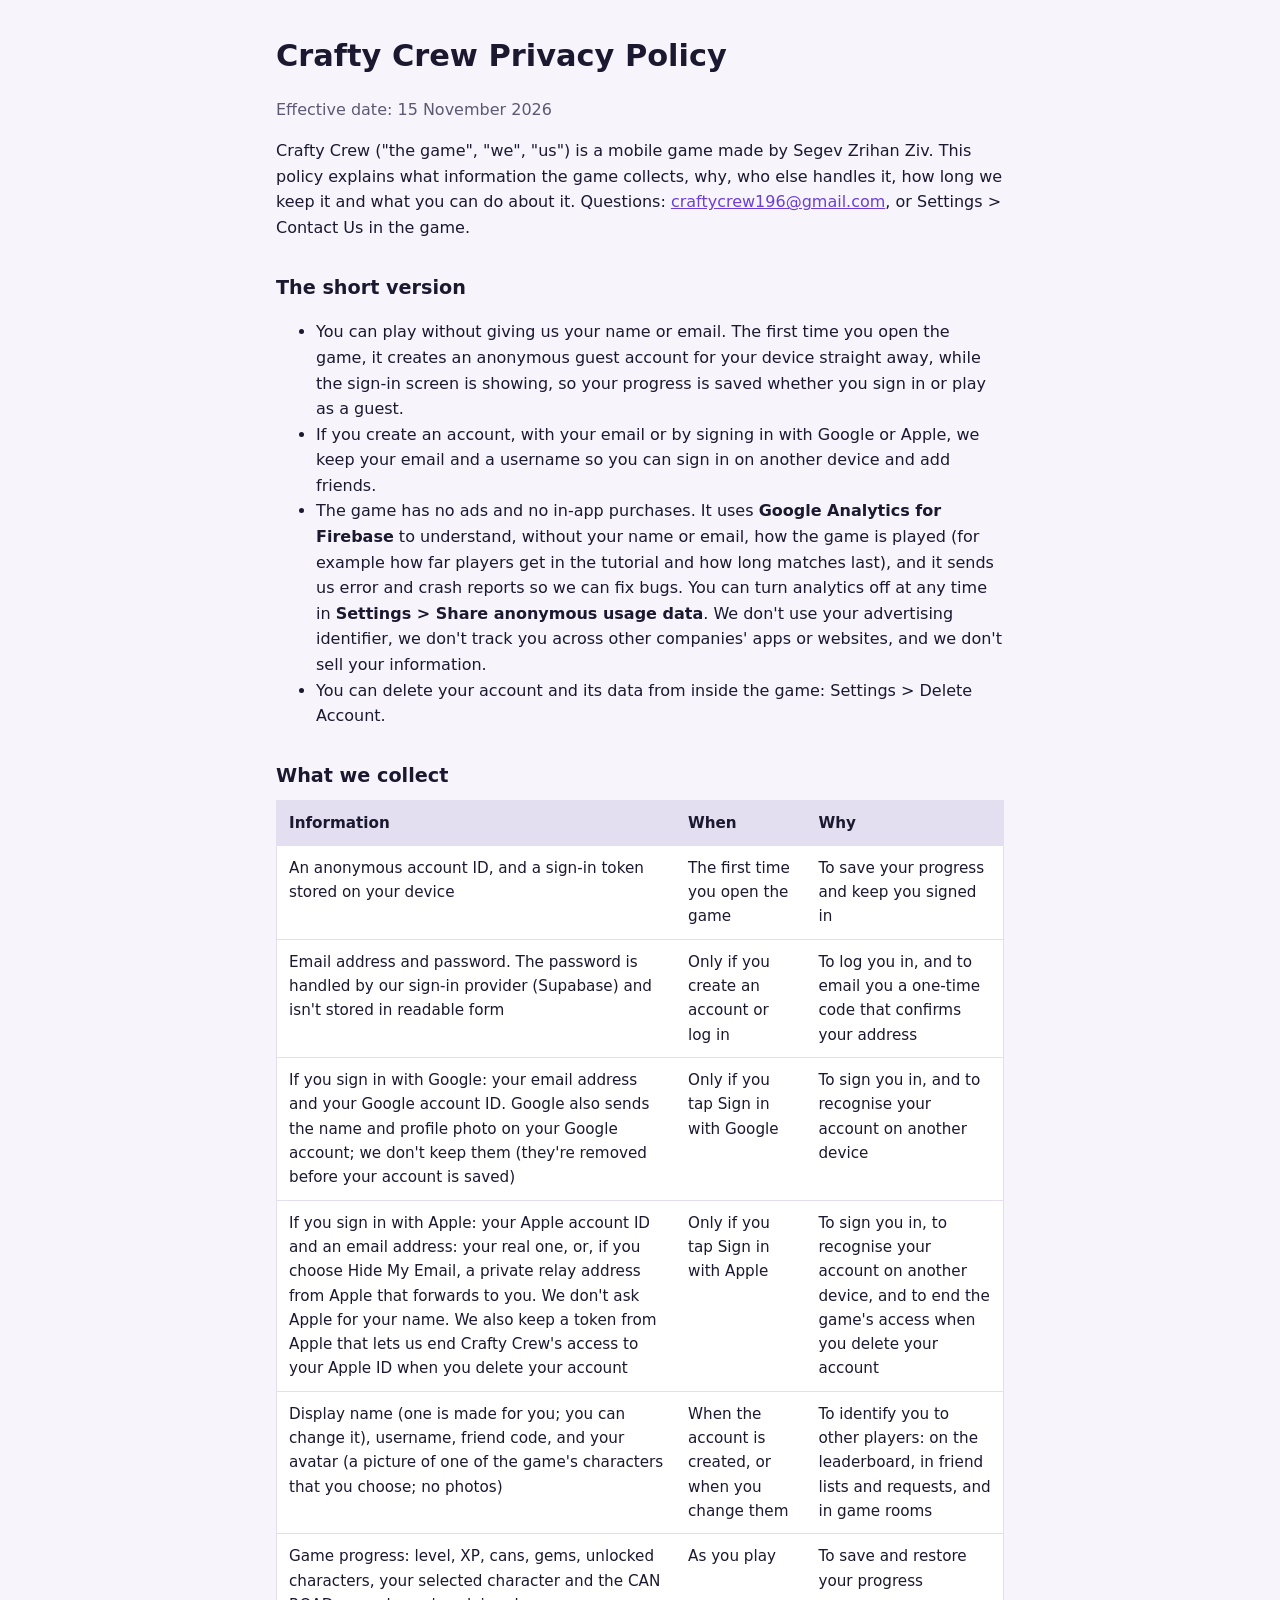
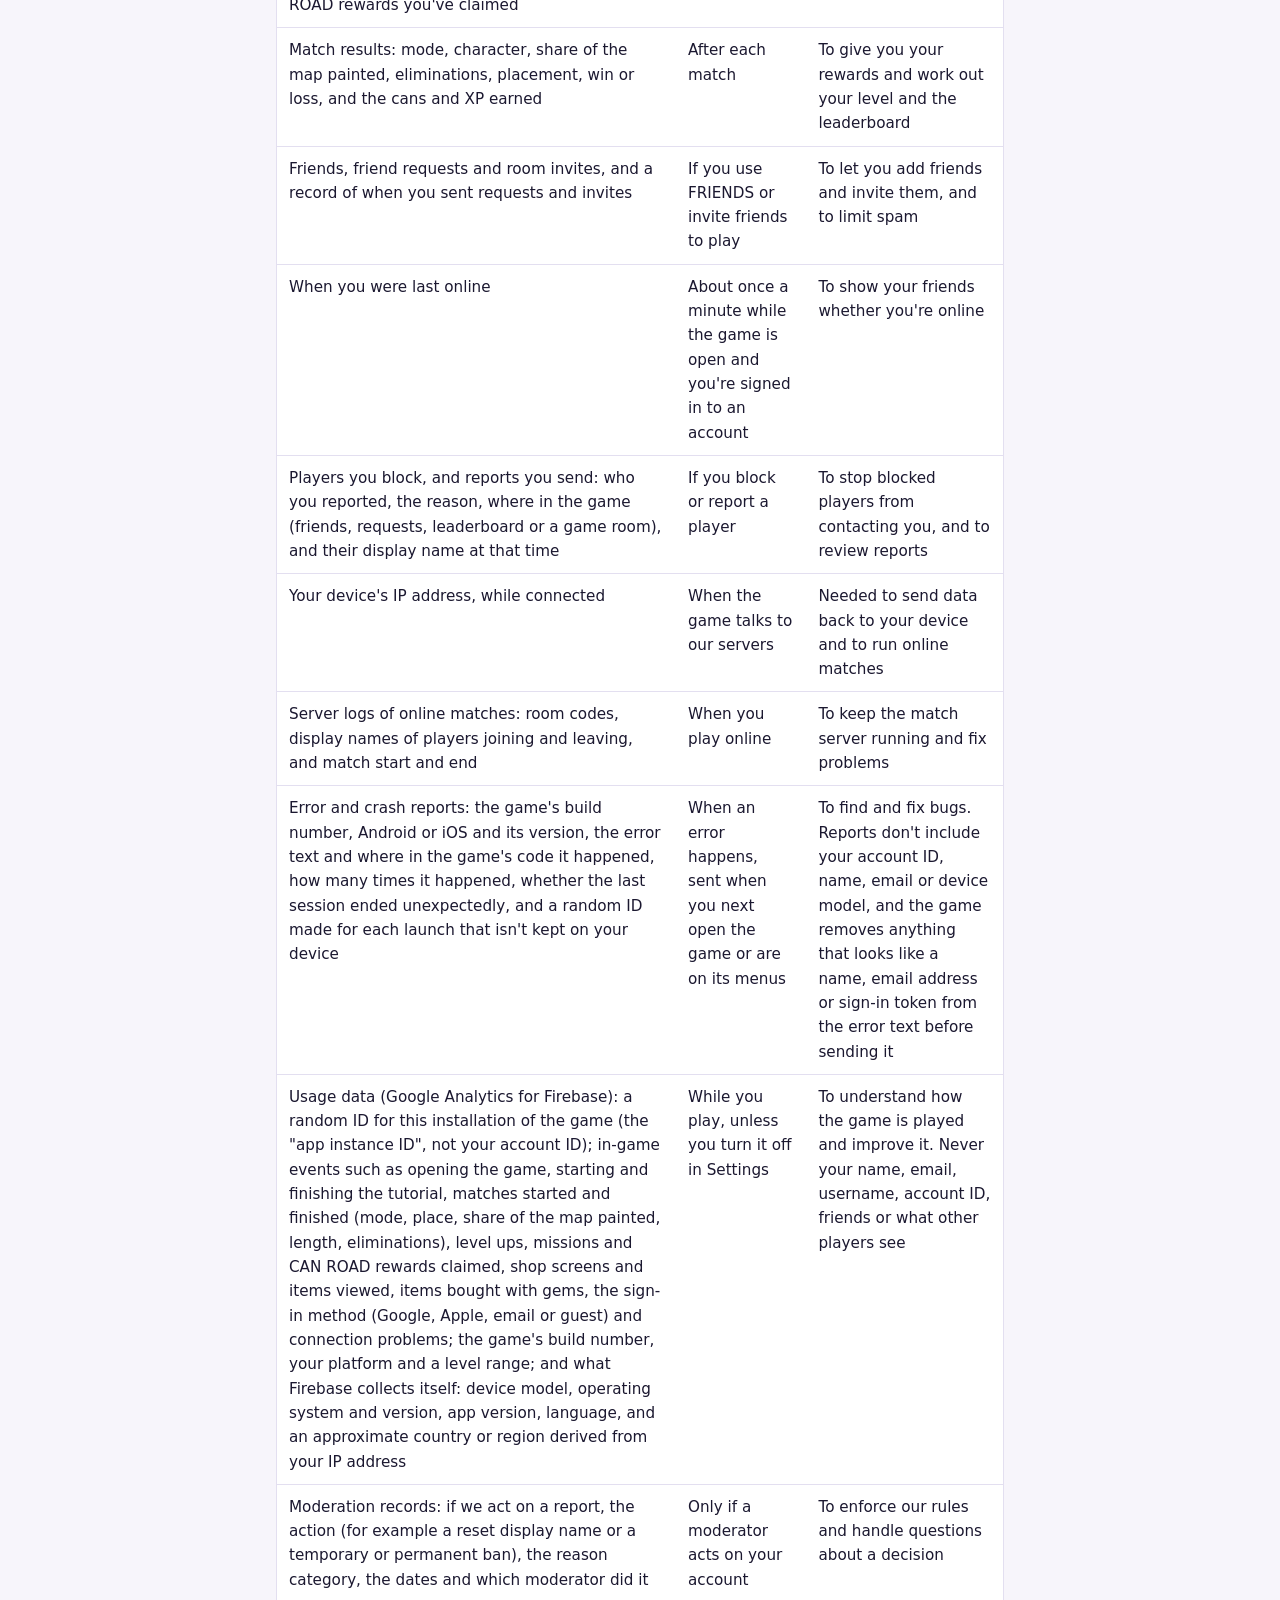
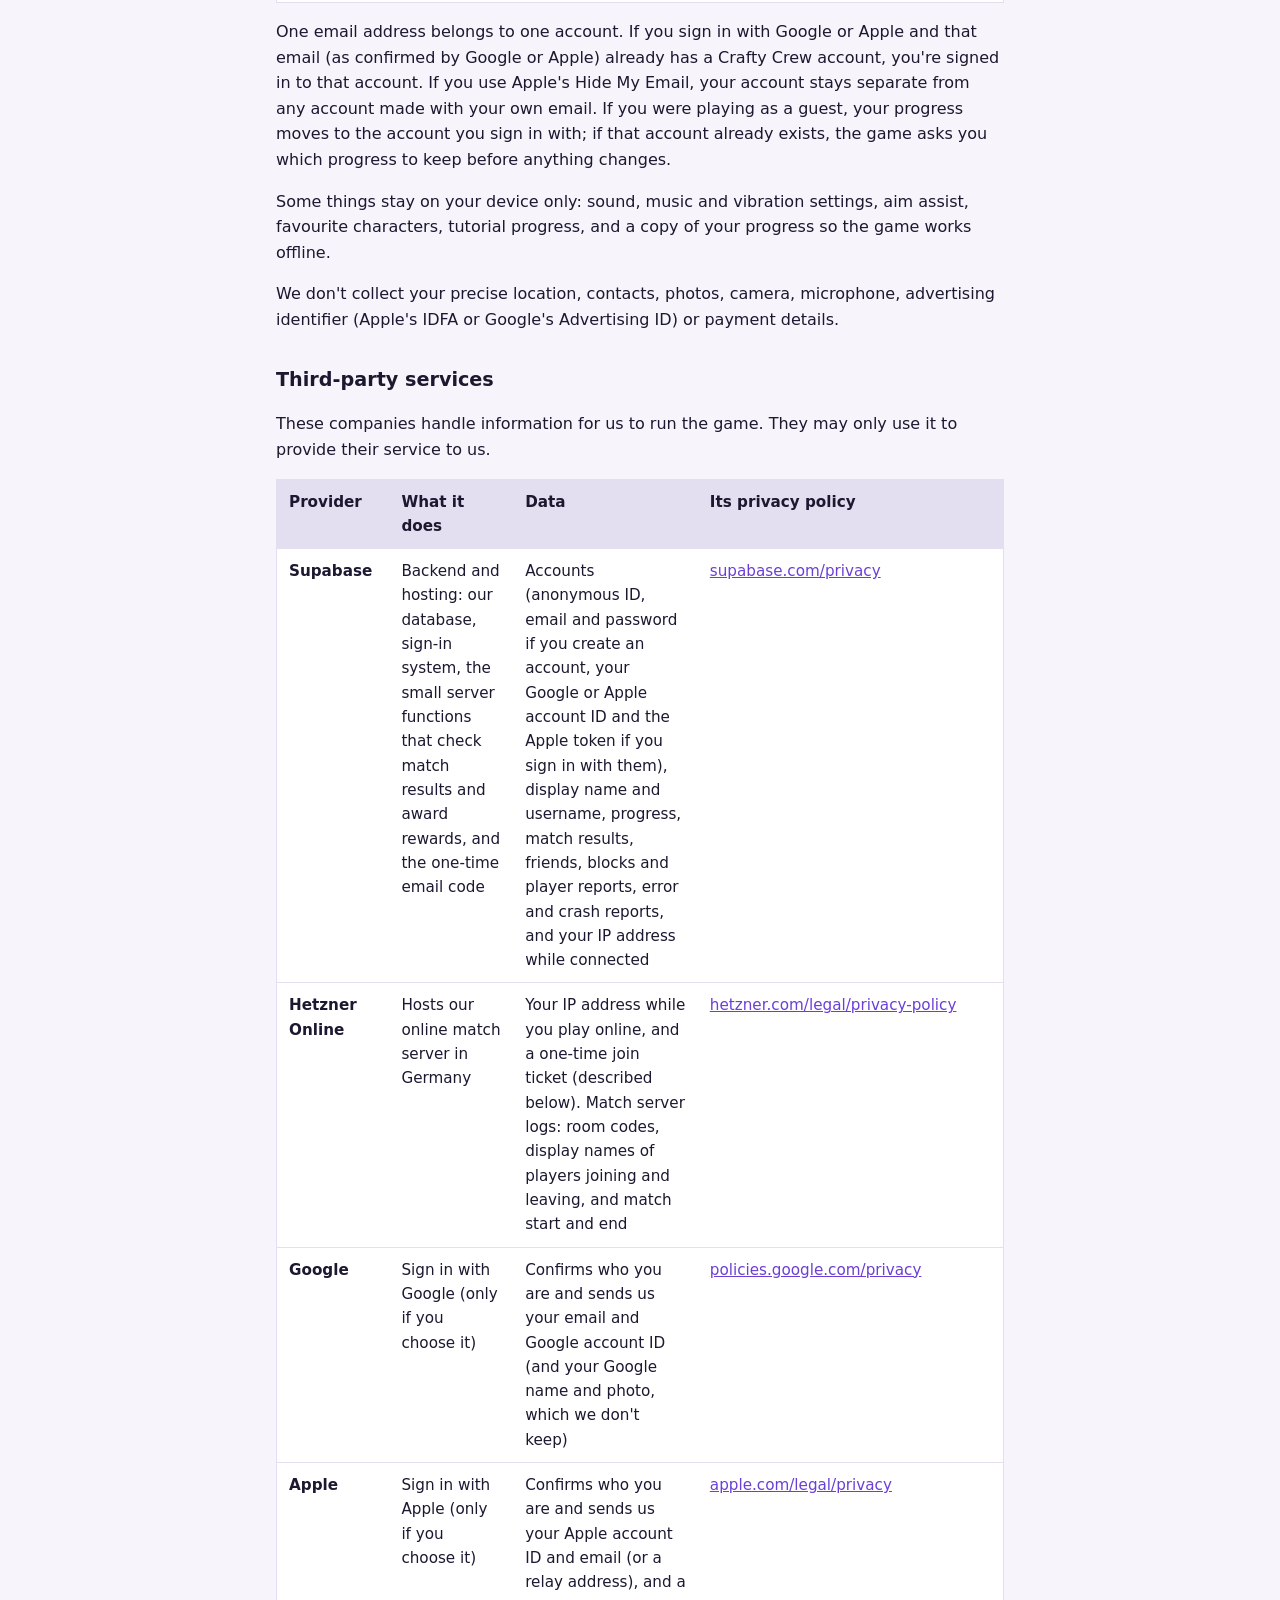
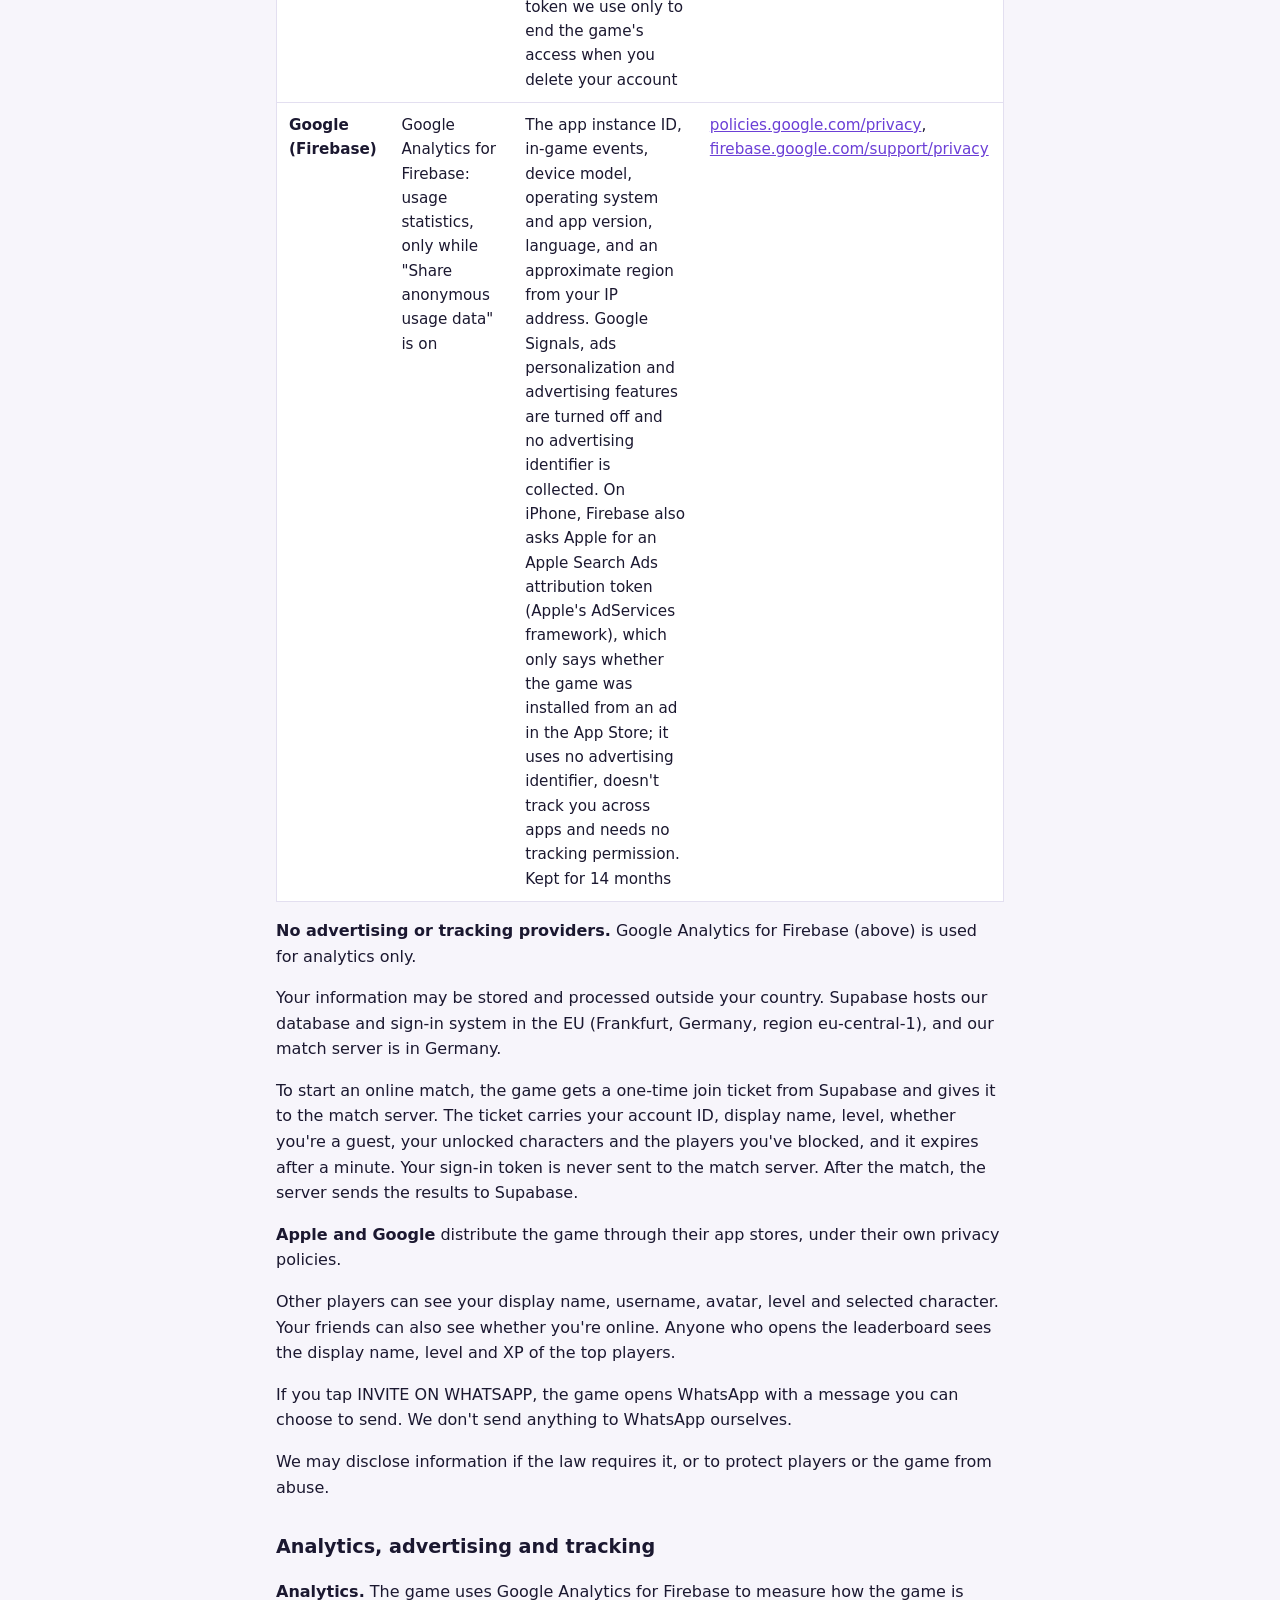
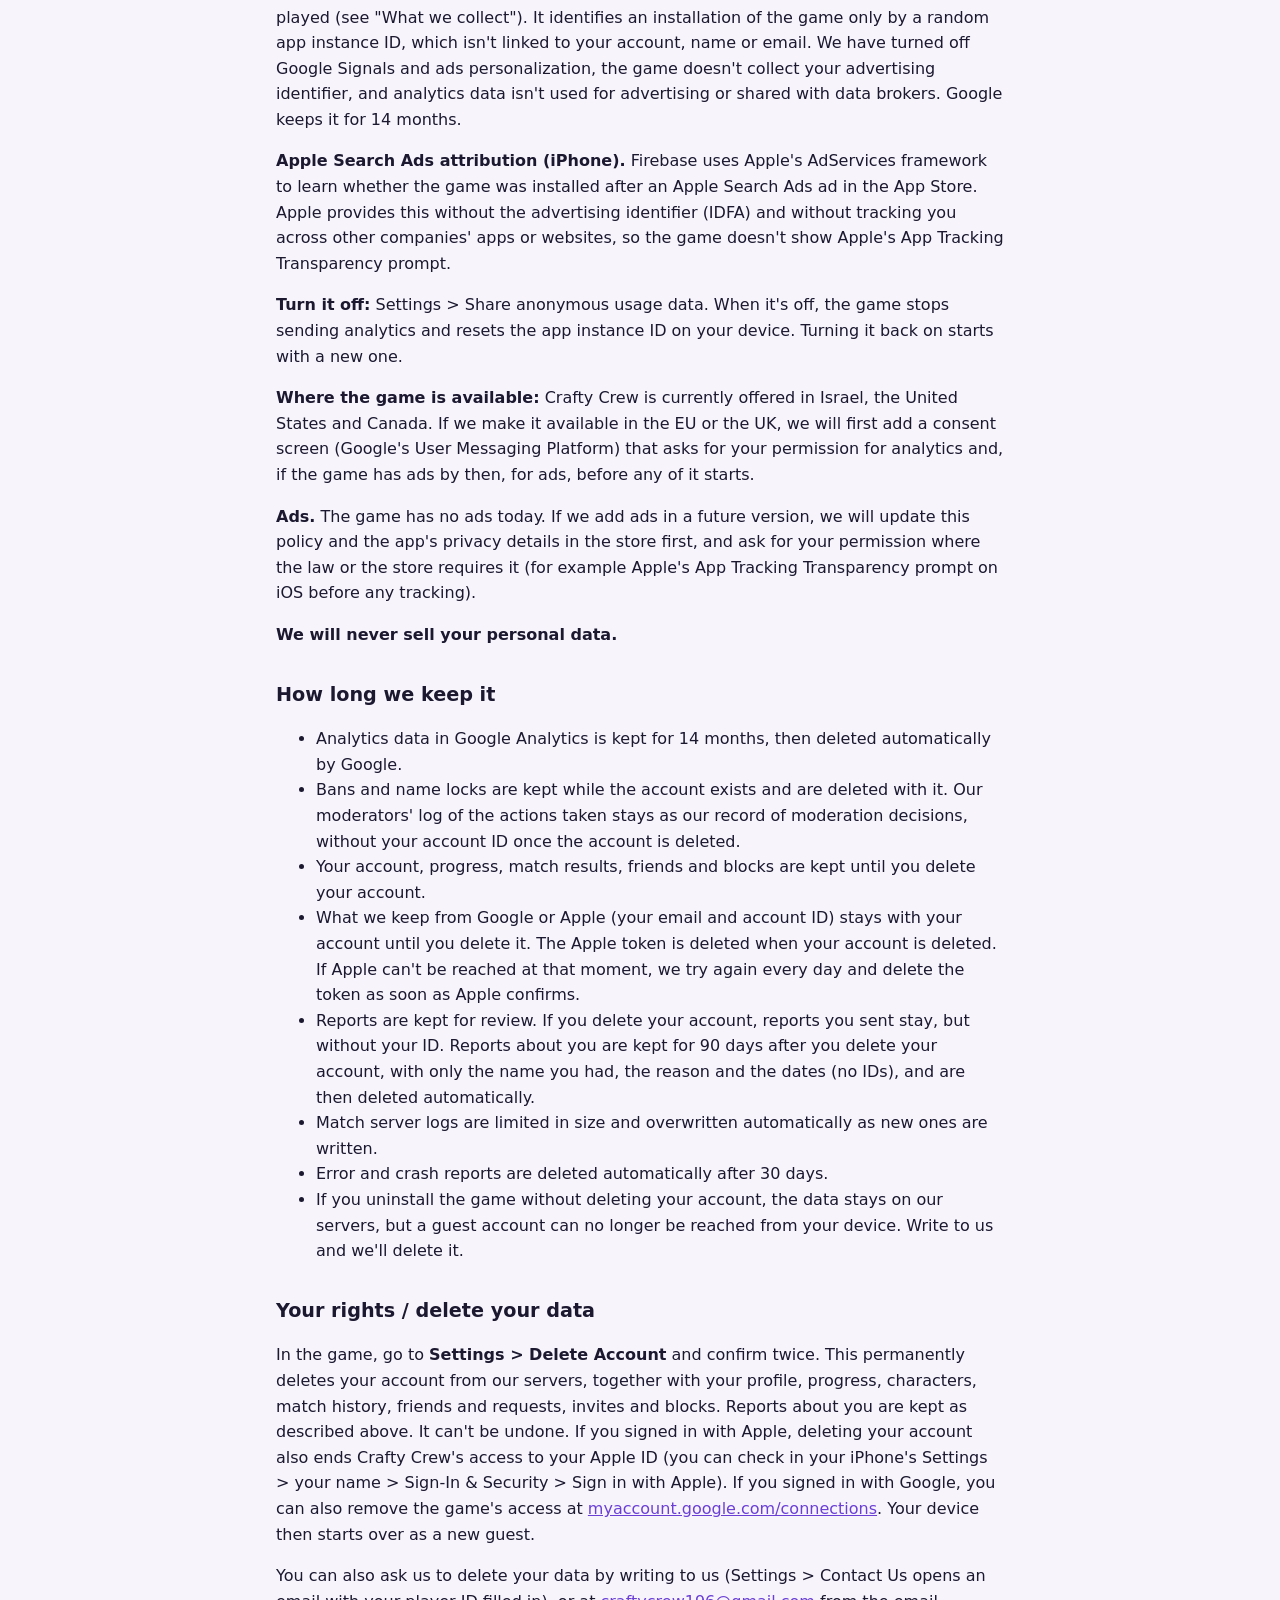
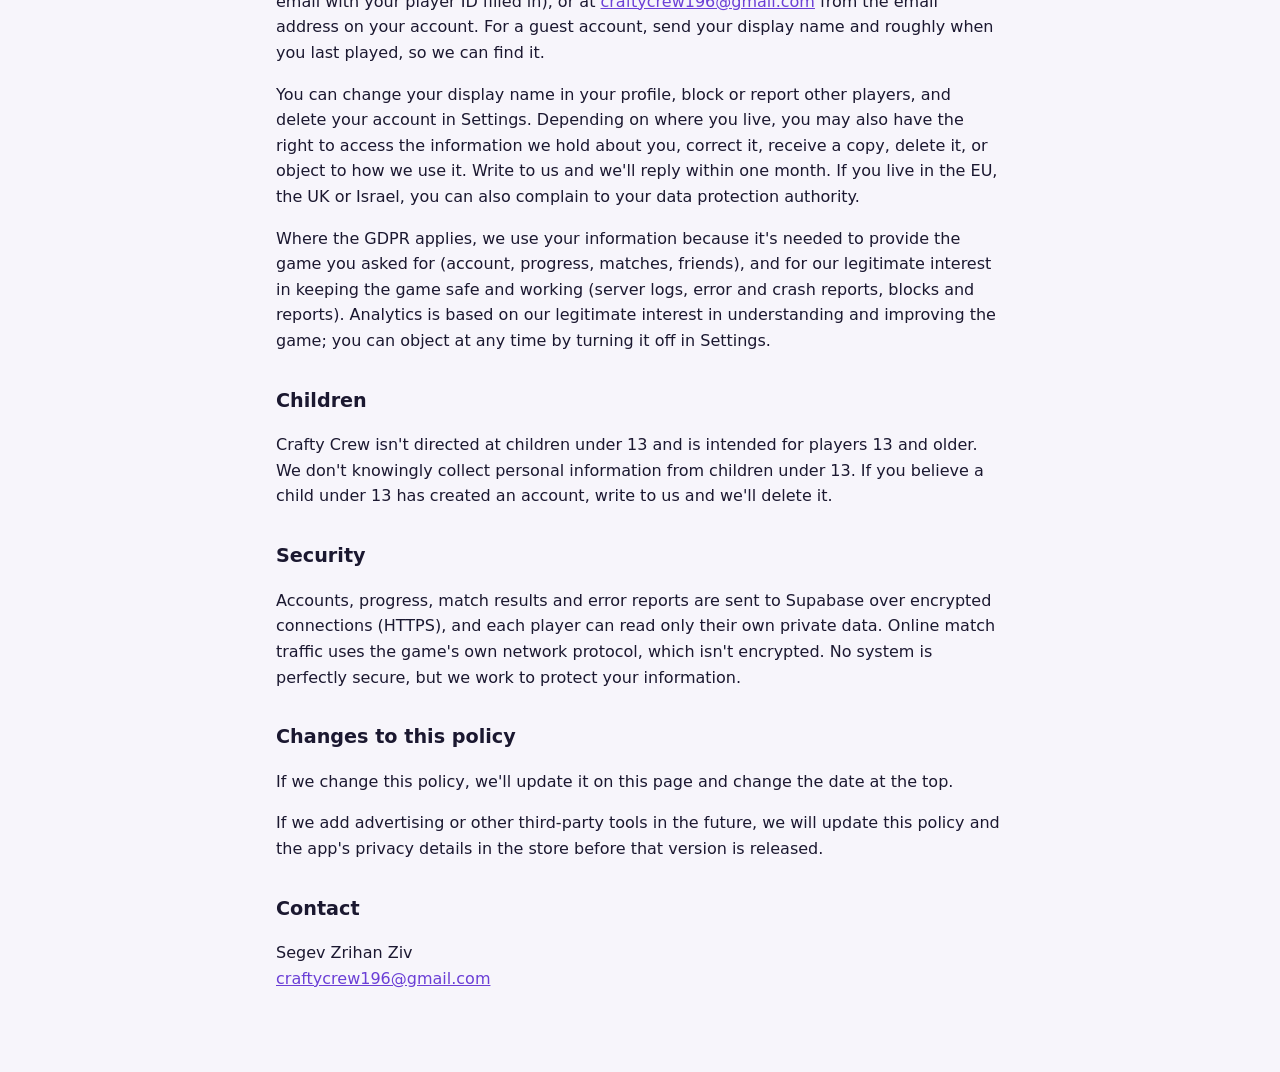
==== commit 5201ee68: "Go-live build 40: admin page on LIVE, privacy policy build 40 wording (Google Analytics for Firebase" ====
--- a/privacy/index.html
+++ b/privacy/index.html
@@ -25,7 +25,7 @@
 <body>
 <main>
 <h1>Crafty Crew Privacy Policy</h1>
-<p class="muted">Effective date: 13 November 2026</p>
+<p class="muted">Effective date: 15 November 2026</p>
 
 <p>Crafty Crew ("the game", "we", "us") is a mobile game made by Segev Zrihan Ziv. This policy explains what
 information the game collects, why, who else handles it, how long we keep it and what you can do about it.
@@ -39,8 +39,11 @@
     whether you sign in or play as a guest.</li>
   <li>If you create an account, with your email or by signing in with Google or Apple, we keep your email and a
     username so you can sign in on another device and add friends.</li>
-  <li>The game currently has no ads, no analytics or tracking tools, and no in-app purchases. It does send us error
-    and crash reports so we can fix bugs; they aren't linked to you or your account. We don't sell your information.</li>
+  <li>The game has no ads and no in-app purchases. It uses <strong>Google Analytics for Firebase</strong> to understand,
+    without your name or email, how the game is played (for example how far players get in the tutorial and how long
+    matches last), and it sends us error and crash reports so we can fix bugs. You can turn analytics off at any time
+    in <strong>Settings &gt; Share anonymous usage data</strong>. We don't use your advertising identifier, we don't
+    track you across other companies' apps or websites, and we don't sell your information.</li>
   <li>You can delete your account and its data from inside the game: Settings &gt; Delete Account.</li>
 </ul>
 
@@ -63,7 +66,7 @@
     <td>Only if you tap Sign in with Apple</td>
     <td>To sign you in, to recognise your account on another device, and to end the game's access when you delete
       your account</td></tr>
-  <tr><td>Display name (one is made for you; you can change it), username and friend code</td><td>When the account is created, or when you change them</td>
+  <tr><td>Display name (one is made for you; you can change it), username, friend code, and your avatar (a picture of one of the game's characters that you choose; no photos)</td><td>When the account is created, or when you change them</td>
     <td>To identify you to other players: on the leaderboard, in friend lists and requests, and in game rooms</td></tr>
   <tr><td>Game progress: level, XP, cans, gems, unlocked characters, your selected character and the CAN ROAD rewards you've claimed</td>
     <td>As you play</td><td>To save and restore your progress</td></tr>
@@ -82,6 +85,20 @@
     <td>When you play online</td><td>To keep the match server running and fix problems</td></tr>
   <tr><td>Error and crash reports: the game's build number, Android or iOS and its version, the error text and where in the game's code it happened, how many times it happened, whether the last session ended unexpectedly, and a random ID made for each launch that isn't kept on your device</td>
     <td>When an error happens, sent when you next open the game or are on its menus</td><td>To find and fix bugs. Reports don't include your account ID, name, email or device model, and the game removes anything that looks like a name, email address or sign-in token from the error text before sending it</td></tr>
+  <tr><td>Usage data (Google Analytics for Firebase): a random ID for this installation of the game (the "app
+    instance ID", not your account ID); in-game events such as opening the game, starting and finishing the tutorial,
+    matches started and finished (mode, place, share of the map painted, length, eliminations), level ups, missions and
+    CAN ROAD rewards claimed, shop screens and items viewed, items bought with gems, the sign-in method (Google, Apple,
+    email or guest) and connection problems; the game's build number, your platform and a level range; and what
+    Firebase collects itself: device model, operating system and version, app version, language, and an approximate
+    country or region derived from your IP address</td>
+    <td>While you play, unless you turn it off in Settings</td>
+    <td>To understand how the game is played and improve it. Never your name, email, username, account ID, friends or
+      what other players see</td></tr>
+  <tr><td>Moderation records: if we act on a report, the action (for example a reset display name or a temporary or
+    permanent ban), the reason category, the dates and which moderator did it</td>
+    <td>Only if a moderator acts on your account</td>
+    <td>To enforce our rules and handle questions about a decision</td></tr>
 </table>
 </div>
 <p>One email address belongs to one account. If you sign in with Google or Apple and that email (as confirmed by
@@ -91,7 +108,8 @@
 keep before anything changes.</p>
 <p>Some things stay on your device only: sound, music and vibration settings, aim assist, favourite characters,
 tutorial progress, and a copy of your progress so the game works offline.</p>
-<p>We don't collect your location, contacts, photos, camera, microphone, advertising identifier or payment details.</p>
+<p>We don't collect your precise location, contacts, photos, camera, microphone, advertising identifier (Apple's IDFA
+or Google's Advertising ID) or payment details.</p>
 
 <h2>Third-party services</h2>
 <p>These companies handle information for us to run the game. They may only use it to provide their service to us.</p>
@@ -121,9 +139,20 @@
     <td>Confirms who you are and sends us your Apple account ID and email (or a relay address), and a token we use
       only to end the game's access when you delete your account</td>
     <td><a href="https://www.apple.com/legal/privacy/">apple.com/legal/privacy</a></td></tr>
+  <tr><td><strong>Google (Firebase)</strong></td>
+    <td>Google Analytics for Firebase: usage statistics, only while "Share anonymous usage data" is on</td>
+    <td>The app instance ID, in-game events, device model, operating system and app version, language, and an
+      approximate region from your IP address. Google Signals, ads personalization and advertising features are turned
+      off and no advertising identifier is collected. On iPhone, Firebase also asks Apple for an Apple Search Ads
+      attribution token (Apple's AdServices framework), which only says whether the game was installed from an ad in
+      the App Store; it uses no advertising identifier, doesn't track you across apps and needs no tracking permission.
+      Kept for 14 months</td>
+    <td><a href="https://policies.google.com/privacy">policies.google.com/privacy</a>,
+      <a href="https://firebase.google.com/support/privacy">firebase.google.com/support/privacy</a></td></tr>
 </table>
 </div>
-<p><strong>No analytics, advertising or tracking providers at this time.</strong></p>
+<p><strong>No advertising or tracking providers.</strong> Google Analytics for Firebase (above) is used for analytics
+only.</p>
 <p>Your information may be stored and processed outside your country. Supabase hosts our database and sign-in
 system in the EU (Frankfurt, Germany, region eu-central-1), and our match server is in Germany.</p>
 <p>To start an online match, the game gets a one-time join ticket from Supabase and gives it to the match server.
@@ -131,34 +160,38 @@
 players you've blocked, and it expires after a minute. Your sign-in token is never sent to the match server. After
 the match, the server sends the results to Supabase.</p>
 <p><strong>Apple and Google</strong> distribute the game through their app stores, under their own privacy policies.</p>
-<p>Other players can see your display name, username, level and selected character. Your friends can also see
+<p>Other players can see your display name, username, avatar, level and selected character. Your friends can also see
 whether you're online. Anyone who opens the leaderboard sees the display name, level and XP of the top players.</p>
 <p>If you tap INVITE ON WHATSAPP, the game opens WhatsApp with a message you can choose to send. We don't send
 anything to WhatsApp ourselves.</p>
 <p>We may disclose information if the law requires it, or to protect players or the game from abuse.</p>
 
 <h2>Analytics, advertising and tracking</h2>
-<p><strong>The game currently has no ads, no analytics or tracking tools.</strong> This section explains what would
-change if we add them in the future, so you know what to expect. We will update this policy and the app's privacy
-details in the store before any such version is released.</p>
-<p><strong>What such tools could collect:</strong> device identifiers and advertising identifiers (such as Apple's
-IDFA or Google's Advertising ID), in-app events (for example, matches played, screens opened and purchases), your
-approximate location derived from your IP address (country or city level, never precise GPS location), and crash
-data.</p>
-<p><strong>Why:</strong> to measure how the game is played and improve it, and to show ads and measure how they
-perform.</p>
-<p><strong>Your consent:</strong> on iOS, the game will ask your permission through Apple's App Tracking Transparency
-prompt before any tracking across other companies' apps and websites, and will not track you if you decline. On
-Android, we will follow Google Play's policies, including its rules on the Advertising ID and on ads in games.
-Where the law requires your consent (for example, in the EU or the UK), we will ask for it first.</p>
-<p><strong>How to opt out:</strong> on iOS, turn off "Allow Apps to Request to Track" or tracking for Crafty Crew in
-Settings &gt; Privacy &amp; Security &gt; Tracking. On Android, delete or reset your Advertising ID, or turn off ads
-personalization, in your device's Google settings (Settings &gt; Google &gt; Ads, or Settings &gt; Privacy &gt;
-Ads, depending on the device).</p>
+<p><strong>Analytics.</strong> The game uses Google Analytics for Firebase to measure how the game is played (see
+"What we collect"). It identifies an installation of the game only by a random app instance ID, which isn't linked to
+your account, name or email. We have turned off Google Signals and ads personalization, the game doesn't collect your
+advertising identifier, and analytics data isn't used for advertising or shared with data brokers. Google keeps it for
+14 months.</p>
+<p><strong>Apple Search Ads attribution (iPhone).</strong> Firebase uses Apple's AdServices framework to learn whether
+the game was installed after an Apple Search Ads ad in the App Store. Apple provides this without the advertising
+identifier (IDFA) and without tracking you across other companies' apps or websites, so the game doesn't show Apple's
+App Tracking Transparency prompt.</p>
+<p><strong>Turn it off:</strong> Settings &gt; Share anonymous usage data. When it's off, the game stops sending
+analytics and resets the app instance ID on your device. Turning it back on starts with a new one.</p>
+<p><strong>Where the game is available:</strong> Crafty Crew is currently offered in Israel, the United States and
+Canada. If we make it available in the EU or the UK, we will first add a consent screen (Google's User Messaging
+Platform) that asks for your permission for analytics and, if the game has ads by then, for ads, before any of it
+starts.</p>
+<p><strong>Ads.</strong> The game has no ads today. If we add ads in a future version, we will update this policy and
+the app's privacy details in the store first, and ask for your permission where the law or the store requires it (for
+example Apple's App Tracking Transparency prompt on iOS before any tracking).</p>
 <p><strong>We will never sell your personal data.</strong></p>
 
 <h2>How long we keep it</h2>
 <ul>
+  <li>Analytics data in Google Analytics is kept for 14 months, then deleted automatically by Google.</li>
+  <li>Bans and name locks are kept while the account exists and are deleted with it. Our moderators' log of the
+    actions taken stays as our record of moderation decisions, without your account ID once the account is deleted.</li>
   <li>Your account, progress, match results, friends and blocks are kept until you delete your account.</li>
   <li>What we keep from Google or Apple (your email and account ID) stays with your account until you delete it.
     The Apple token is deleted when your account is deleted. If Apple can't be reached at that moment, we try again
@@ -191,10 +224,11 @@
 If you live in the EU, the UK or Israel, you can also complain to your data protection authority.</p>
 <p>Where the GDPR applies, we use your information because it's needed to provide the game you asked for (account,
 progress, matches, friends), and for our legitimate interest in keeping the game safe and working (server logs,
-error and crash reports, blocks and reports).</p>
+error and crash reports, blocks and reports). Analytics is based on our legitimate interest in understanding and
+improving the game; you can object at any time by turning it off in Settings.</p>
 
 <h2>Children</h2>
-<p>Crafty Crew isn't directed at children under 13 and is rated 13+. We don't knowingly collect personal information from children under 13.
+<p>Crafty Crew isn't directed at children under 13 and is intended for players 13 and older. We don't knowingly collect personal information from children under 13.
 If you believe a child under 13 has created an account, write to us and we'll delete it.</p>
 
 <h2>Security</h2>
@@ -204,8 +238,8 @@
 
 <h2>Changes to this policy</h2>
 <p>If we change this policy, we'll update it on this page and change the date at the top.</p>
-<p>If we add advertising, analytics or other third-party tools in the future, we will update this policy and the
-app's privacy details in the store before that version is released.</p>
+<p>If we add advertising or other third-party tools in the future, we will update this policy and the app's privacy
+details in the store before that version is released.</p>
 
 <h2>Contact</h2>
 <p>Segev Zrihan Ziv<br><a href="mailto:craftycrew196@gmail.com">craftycrew196@gmail.com</a></p>
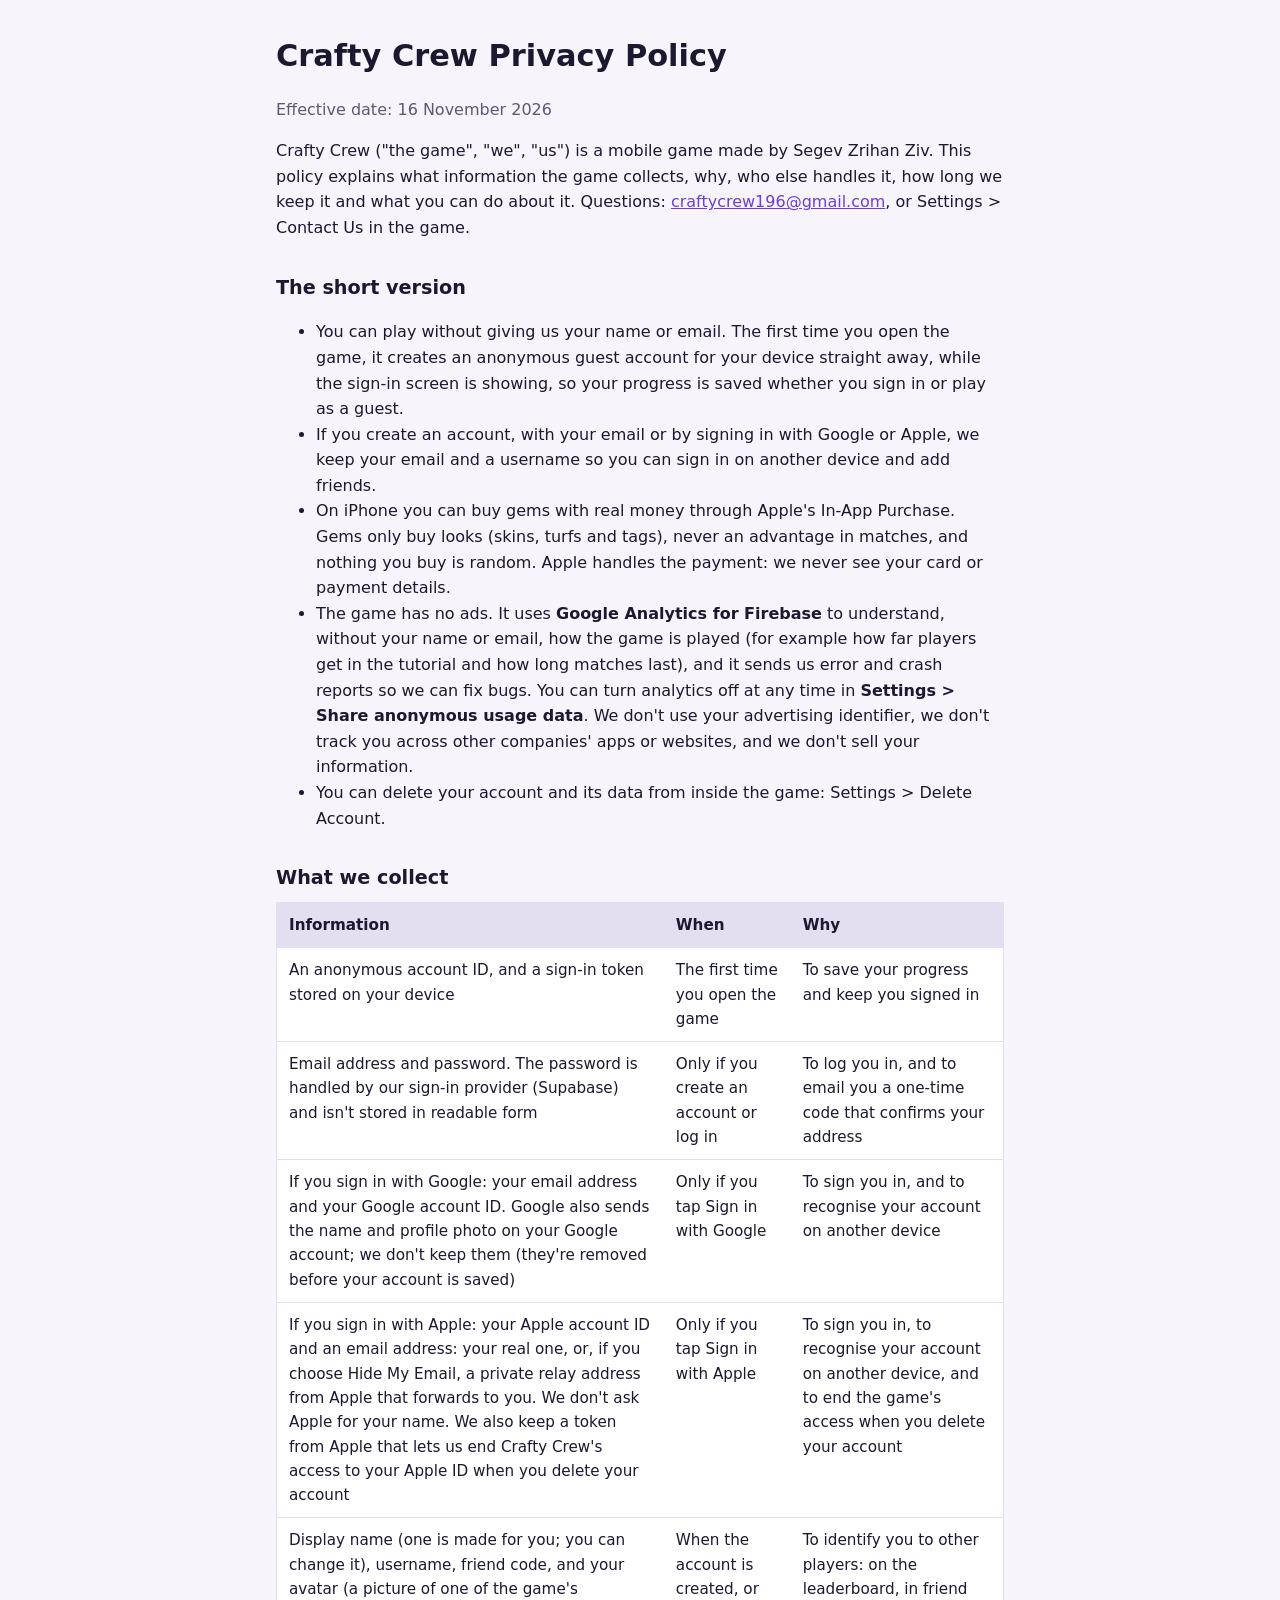
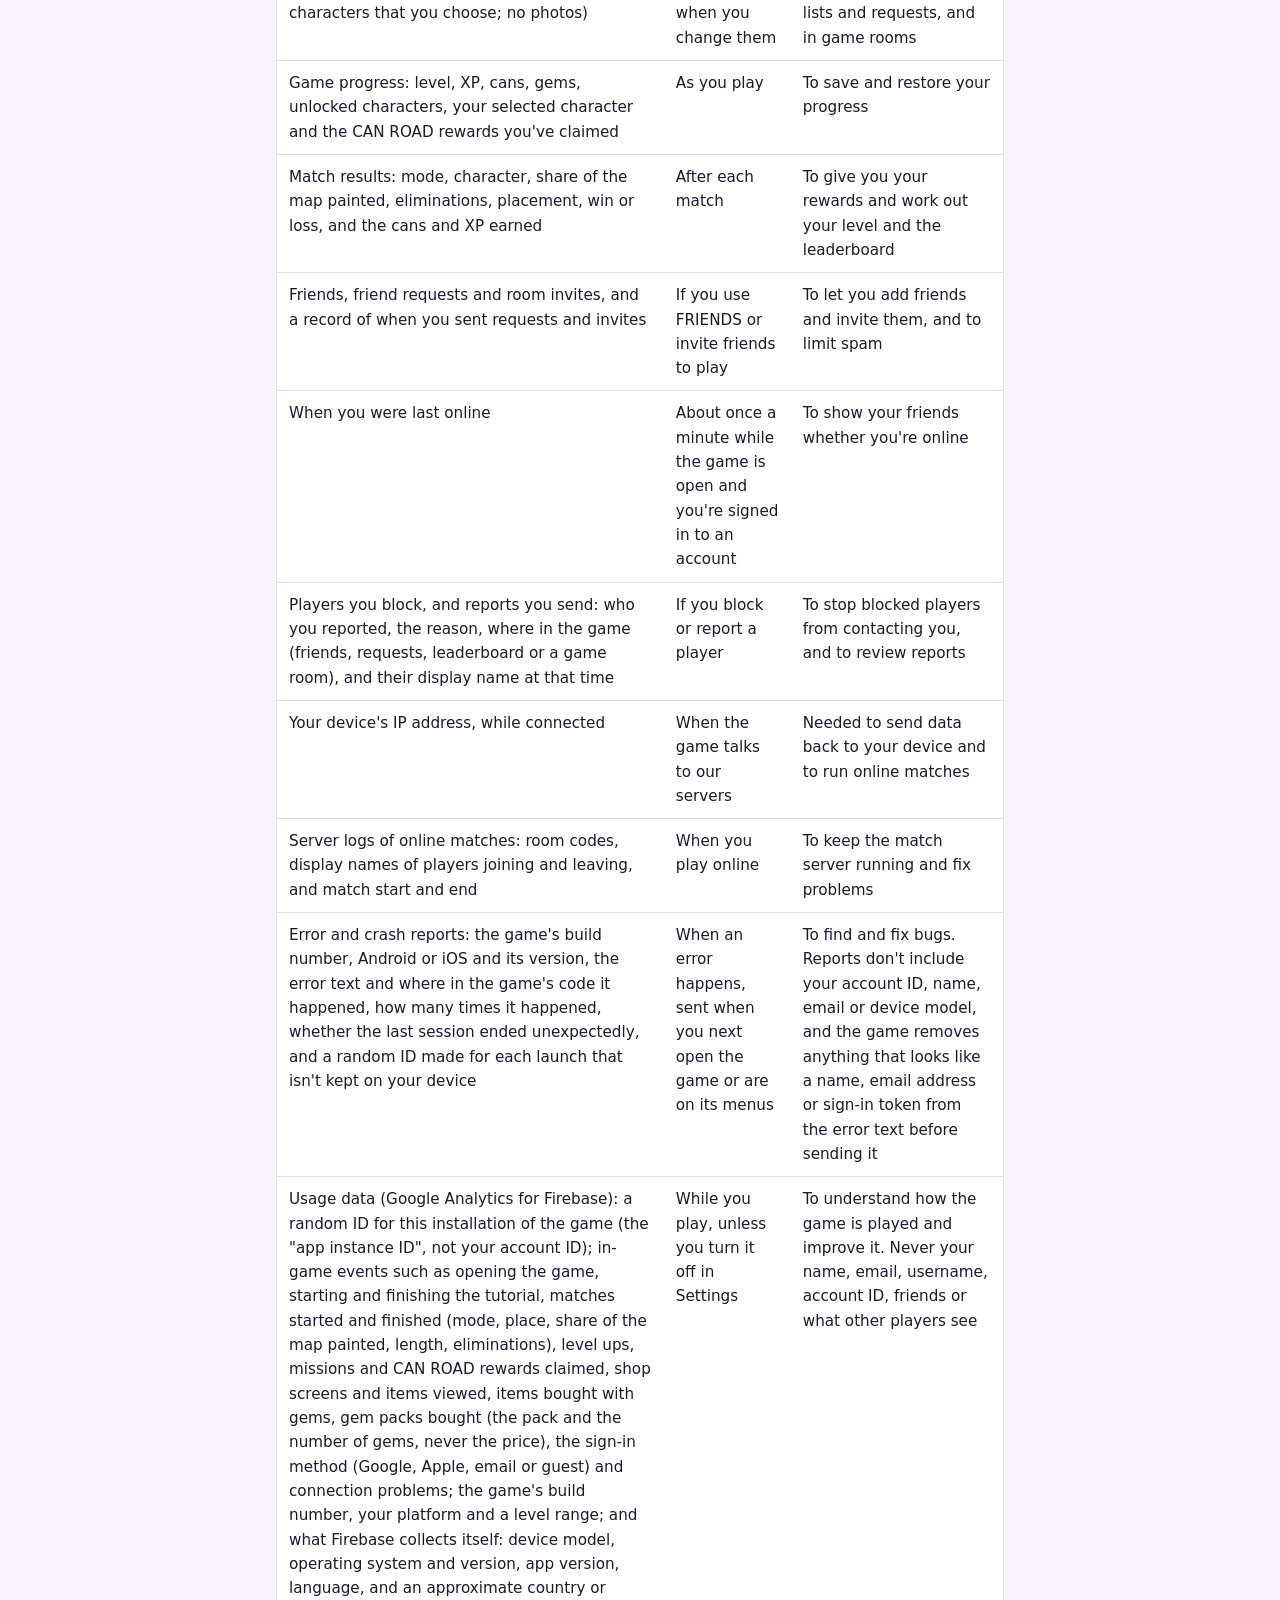
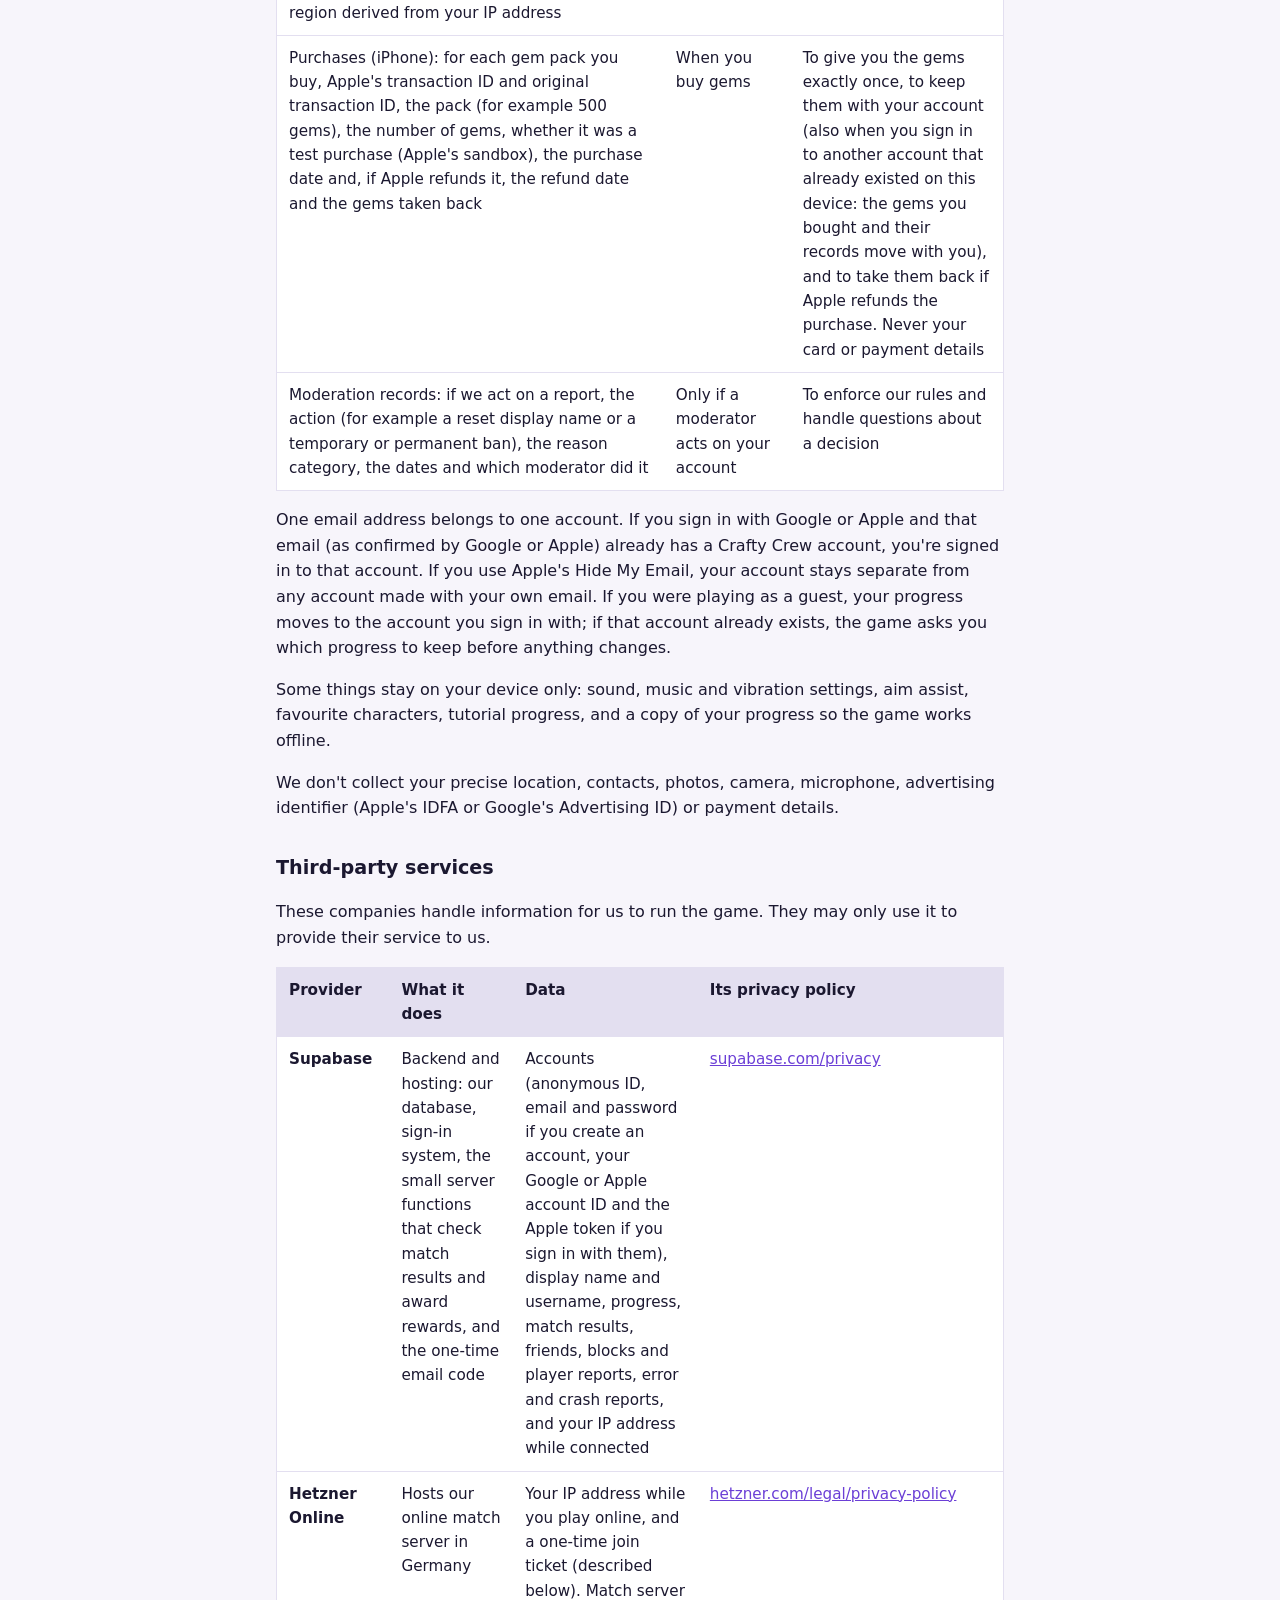
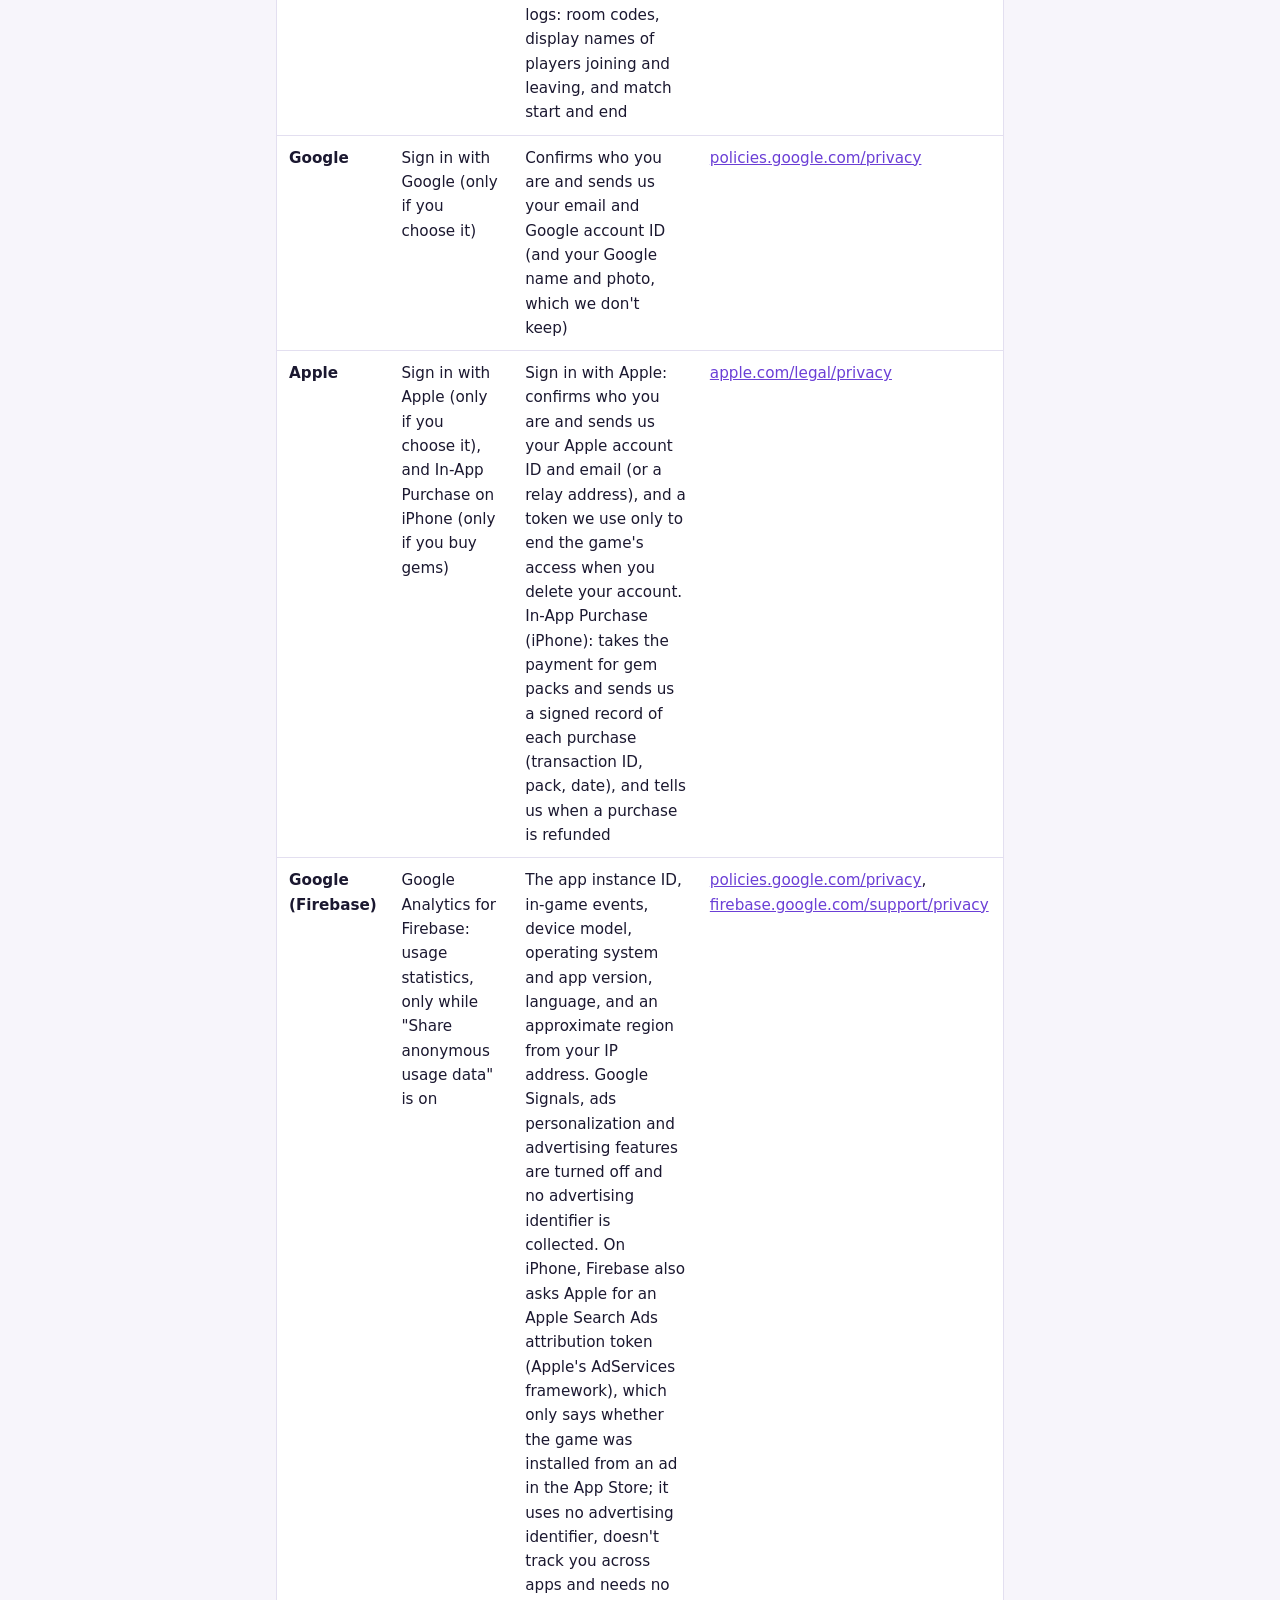
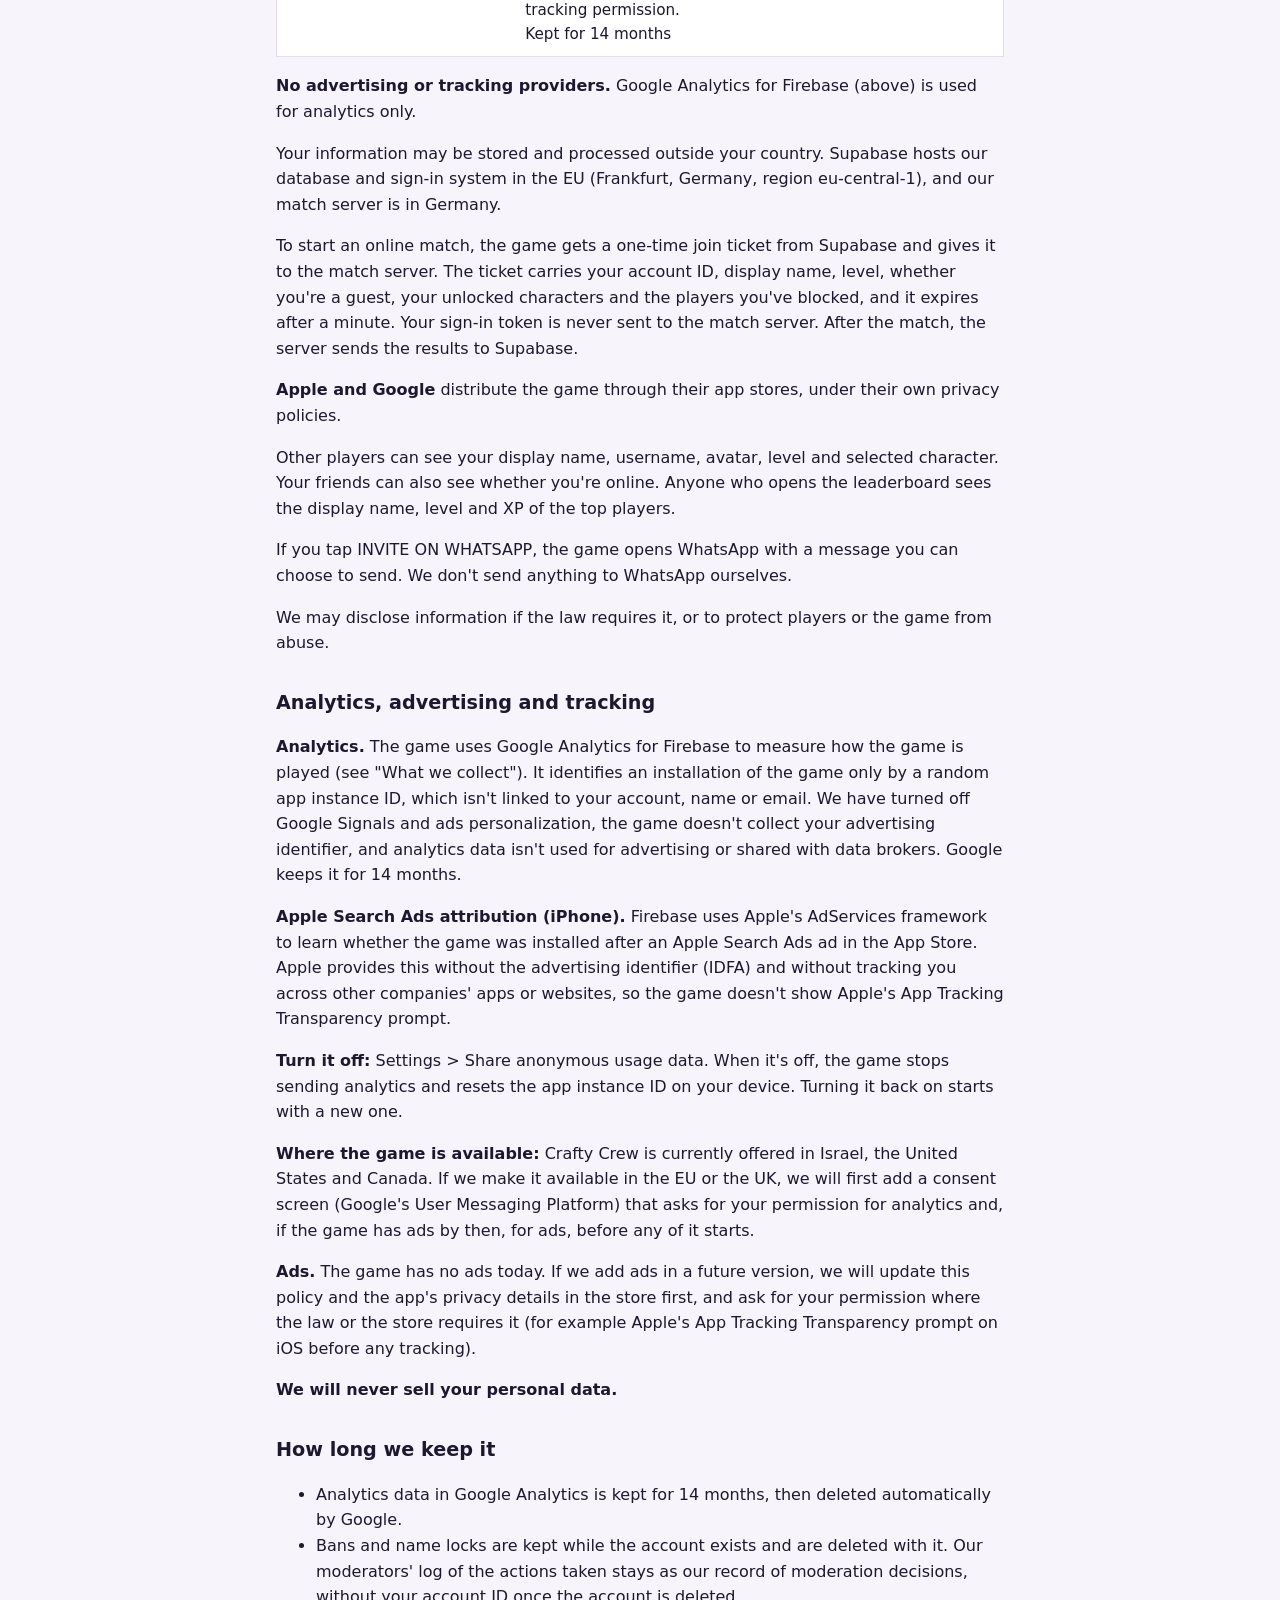
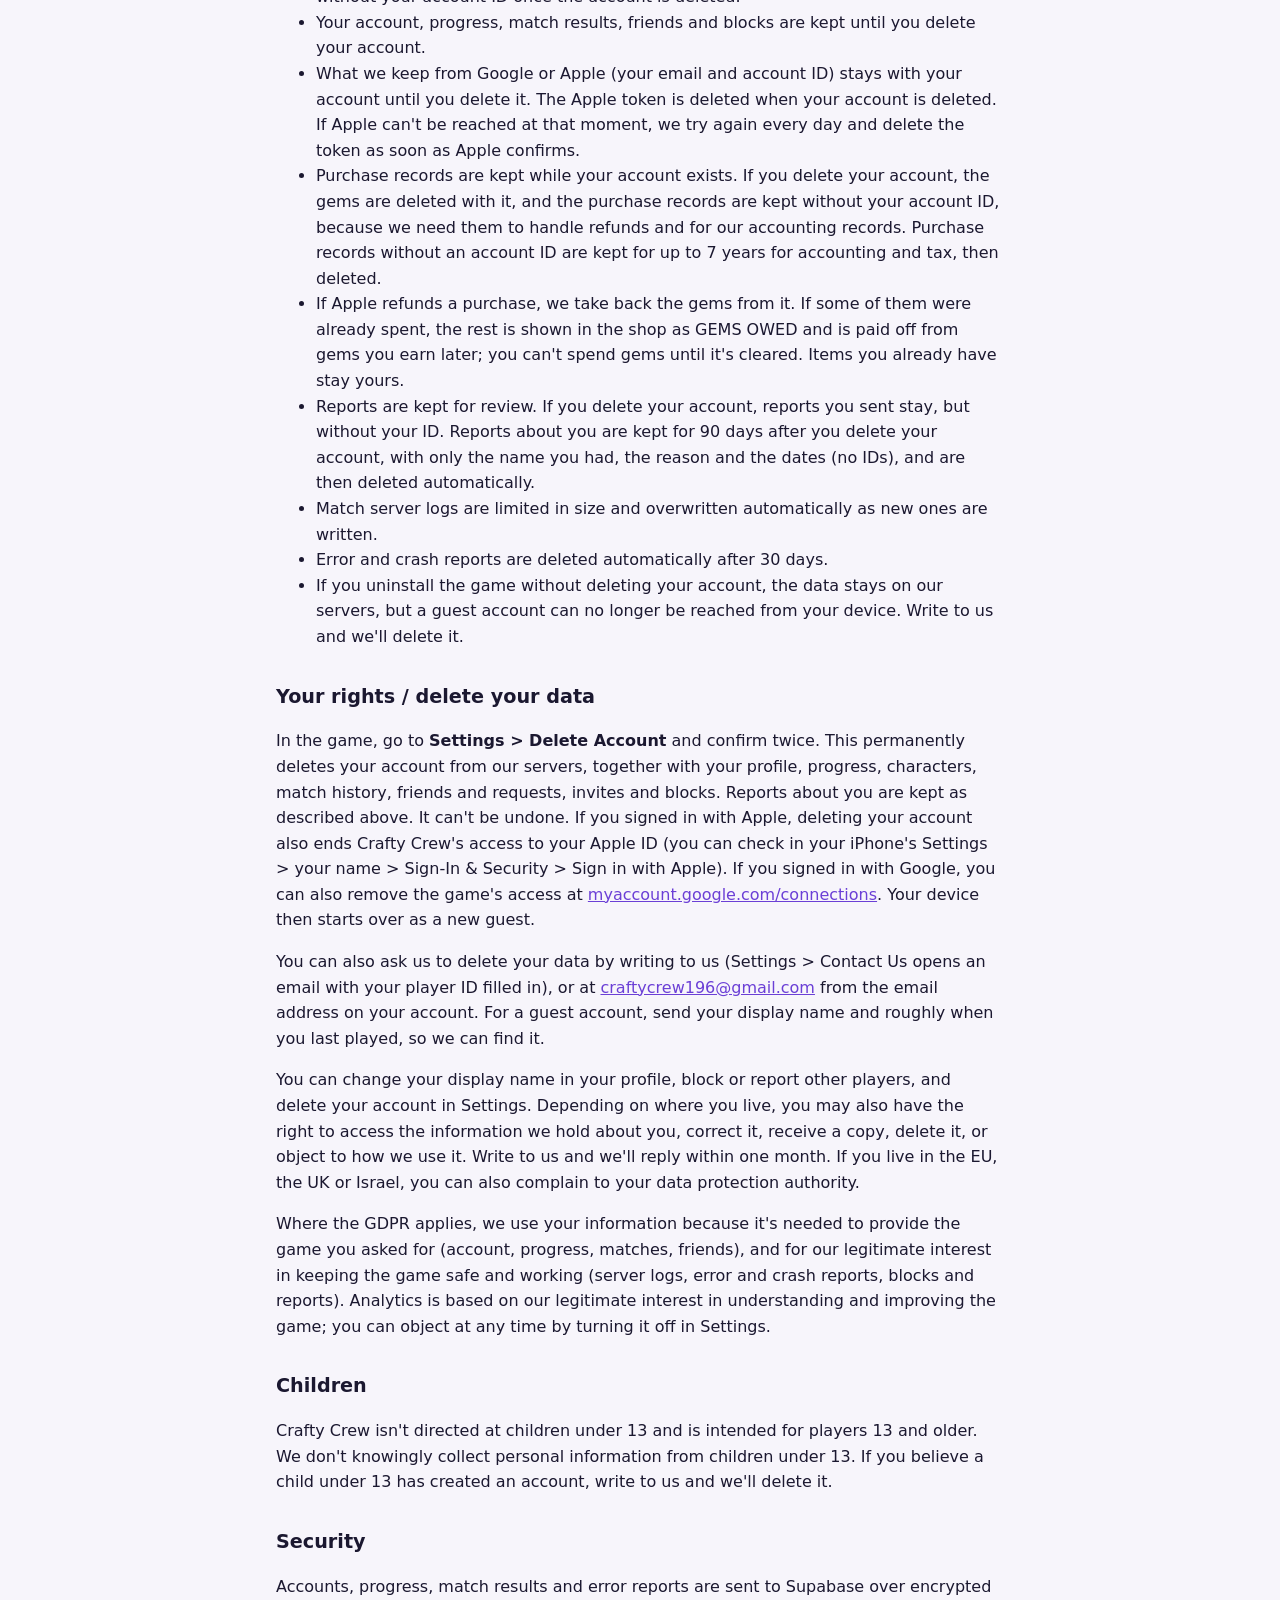
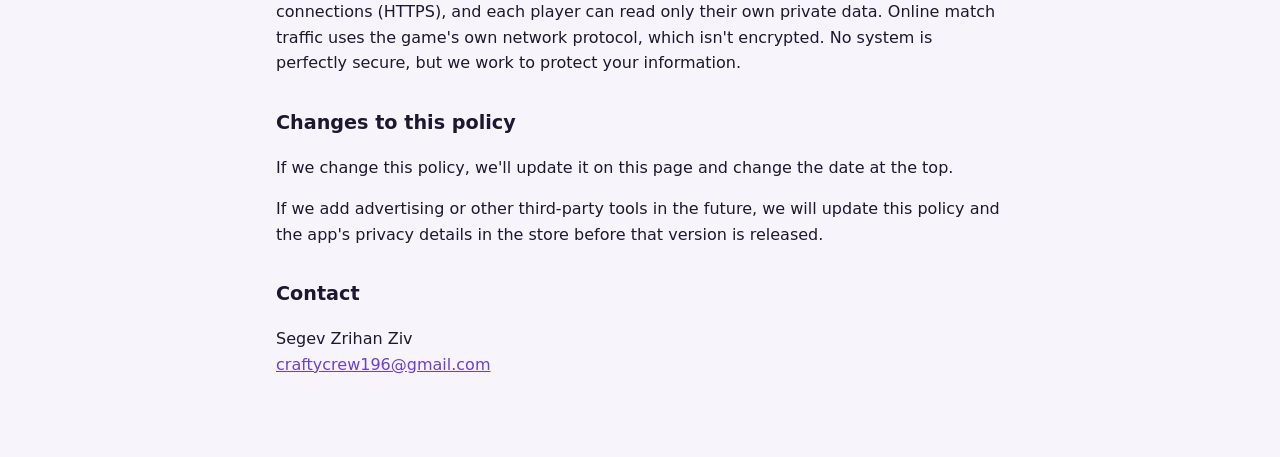
==== commit b58f8574: "Go-live build 41: privacy policy - Apple In-App Purchase (gem packs), purchase records, refunds / ge" ====
--- a/privacy/index.html
+++ b/privacy/index.html
@@ -25,7 +25,7 @@
 <body>
 <main>
 <h1>Crafty Crew Privacy Policy</h1>
-<p class="muted">Effective date: 15 November 2026</p>
+<p class="muted">Effective date: 16 November 2026</p>
 
 <p>Crafty Crew ("the game", "we", "us") is a mobile game made by Segev Zrihan Ziv. This policy explains what
 information the game collects, why, who else handles it, how long we keep it and what you can do about it.
@@ -39,7 +39,10 @@
     whether you sign in or play as a guest.</li>
   <li>If you create an account, with your email or by signing in with Google or Apple, we keep your email and a
     username so you can sign in on another device and add friends.</li>
-  <li>The game has no ads and no in-app purchases. It uses <strong>Google Analytics for Firebase</strong> to understand,
+  <li>On iPhone you can buy gems with real money through Apple's In-App Purchase. Gems only buy looks (skins, turfs
+    and tags), never an advantage in matches, and nothing you buy is random. Apple handles the payment: we never see
+    your card or payment details.</li>
+  <li>The game has no ads. It uses <strong>Google Analytics for Firebase</strong> to understand,
     without your name or email, how the game is played (for example how far players get in the tutorial and how long
     matches last), and it sends us error and crash reports so we can fix bugs. You can turn analytics off at any time
     in <strong>Settings &gt; Share anonymous usage data</strong>. We don't use your advertising identifier, we don't
@@ -88,13 +91,21 @@
   <tr><td>Usage data (Google Analytics for Firebase): a random ID for this installation of the game (the "app
     instance ID", not your account ID); in-game events such as opening the game, starting and finishing the tutorial,
     matches started and finished (mode, place, share of the map painted, length, eliminations), level ups, missions and
-    CAN ROAD rewards claimed, shop screens and items viewed, items bought with gems, the sign-in method (Google, Apple,
+    CAN ROAD rewards claimed, shop screens and items viewed, items bought with gems, gem packs bought (the pack and the
+    number of gems, never the price), the sign-in method (Google, Apple,
     email or guest) and connection problems; the game's build number, your platform and a level range; and what
     Firebase collects itself: device model, operating system and version, app version, language, and an approximate
     country or region derived from your IP address</td>
     <td>While you play, unless you turn it off in Settings</td>
     <td>To understand how the game is played and improve it. Never your name, email, username, account ID, friends or
       what other players see</td></tr>
+  <tr><td>Purchases (iPhone): for each gem pack you buy, Apple's transaction ID and original transaction ID, the pack
+    (for example 500 gems), the number of gems, whether it was a test purchase (Apple's sandbox), the purchase date
+    and, if Apple refunds it, the refund date and the gems taken back</td>
+    <td>When you buy gems</td>
+    <td>To give you the gems exactly once, to keep them with your account (also when you sign in to another account
+      that already existed on this device: the gems you bought and their records move with you), and to take them back
+      if Apple refunds the purchase. Never your card or payment details</td></tr>
   <tr><td>Moderation records: if we act on a report, the action (for example a reset display name or a temporary or
     permanent ban), the reason category, the dates and which moderator did it</td>
     <td>Only if a moderator acts on your account</td>
@@ -135,9 +146,11 @@
       we don't keep)</td>
     <td><a href="https://policies.google.com/privacy">policies.google.com/privacy</a></td></tr>
   <tr><td><strong>Apple</strong></td>
-    <td>Sign in with Apple (only if you choose it)</td>
-    <td>Confirms who you are and sends us your Apple account ID and email (or a relay address), and a token we use
-      only to end the game's access when you delete your account</td>
+    <td>Sign in with Apple (only if you choose it), and In-App Purchase on iPhone (only if you buy gems)</td>
+    <td>Sign in with Apple: confirms who you are and sends us your Apple account ID and email (or a relay address),
+      and a token we use only to end the game's access when you delete your account. In-App Purchase (iPhone): takes
+      the payment for gem packs and sends us a signed record of each purchase (transaction ID, pack, date), and tells
+      us when a purchase is refunded</td>
     <td><a href="https://www.apple.com/legal/privacy/">apple.com/legal/privacy</a></td></tr>
   <tr><td><strong>Google (Firebase)</strong></td>
     <td>Google Analytics for Firebase: usage statistics, only while "Share anonymous usage data" is on</td>
@@ -196,6 +209,13 @@
   <li>What we keep from Google or Apple (your email and account ID) stays with your account until you delete it.
     The Apple token is deleted when your account is deleted. If Apple can't be reached at that moment, we try again
     every day and delete the token as soon as Apple confirms.</li>
+  <li>Purchase records are kept while your account exists. If you delete your account, the gems are deleted with it,
+    and the purchase records are kept without your account ID, because we need them to handle refunds and for our
+    accounting records. Purchase records without an account ID are kept for up to 7 years for accounting and tax,
+    then deleted.</li>
+  <li>If Apple refunds a purchase, we take back the gems from it. If some of them were already spent, the rest is shown
+    in the shop as GEMS OWED and is paid off from gems you earn later; you can't spend gems until it's cleared. Items
+    you already have stay yours.</li>
   <li>Reports are kept for review. If you delete your account, reports you sent stay, but without your ID.
     Reports about you are kept for 90 days after you delete your account, with only the name you had, the reason
     and the dates (no IDs), and are then deleted automatically.</li>
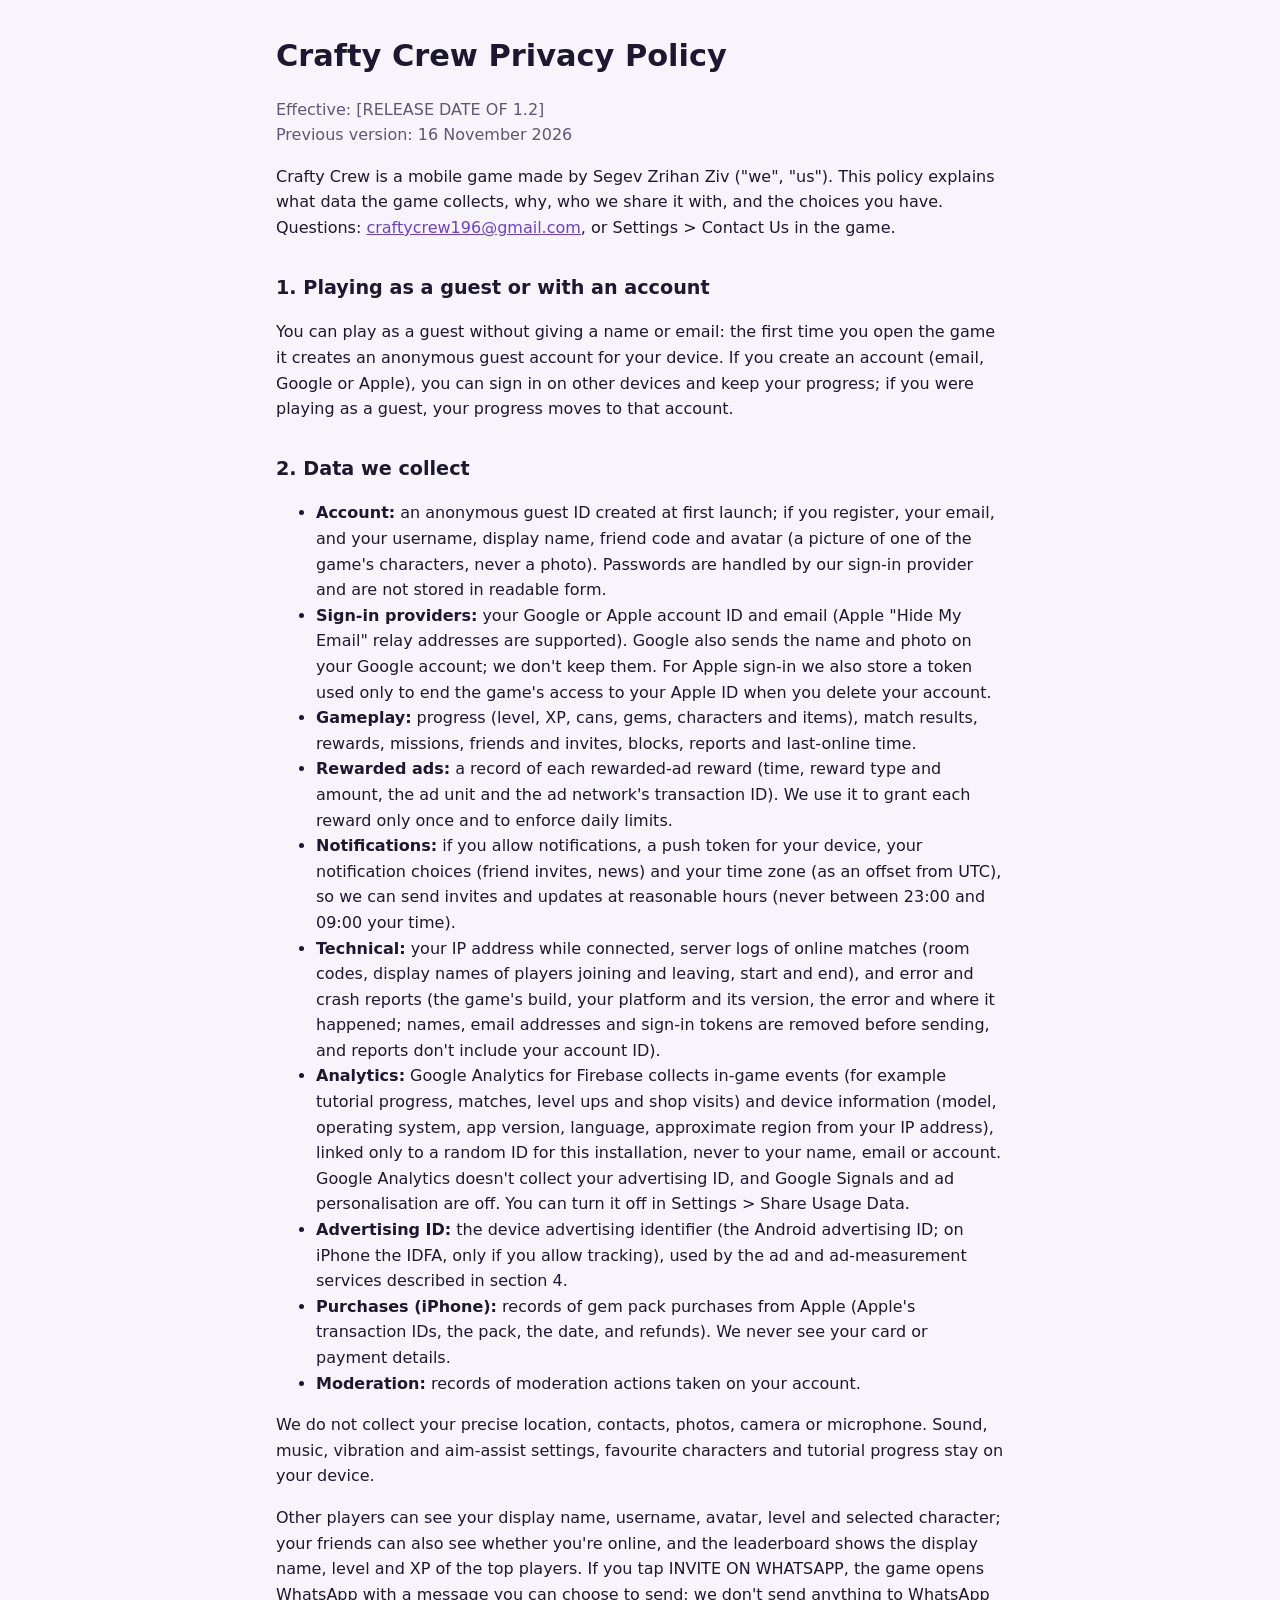
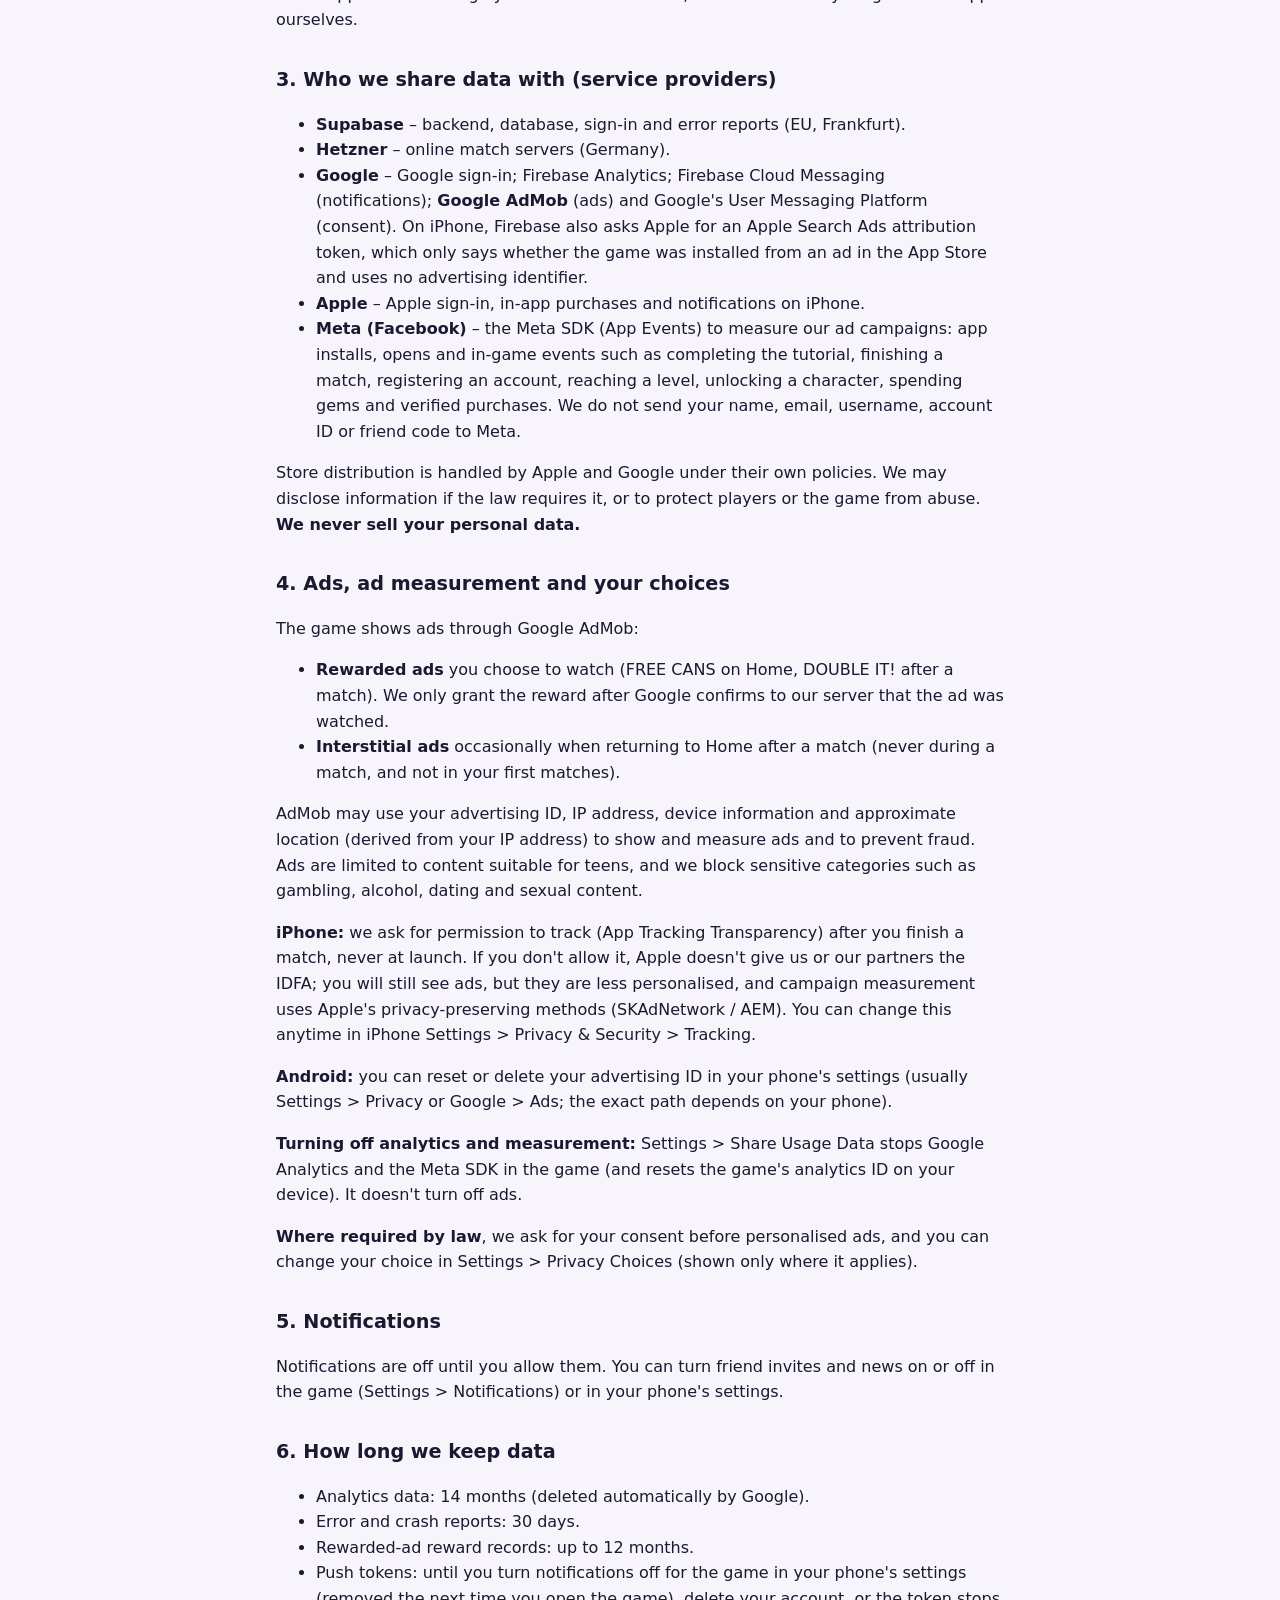
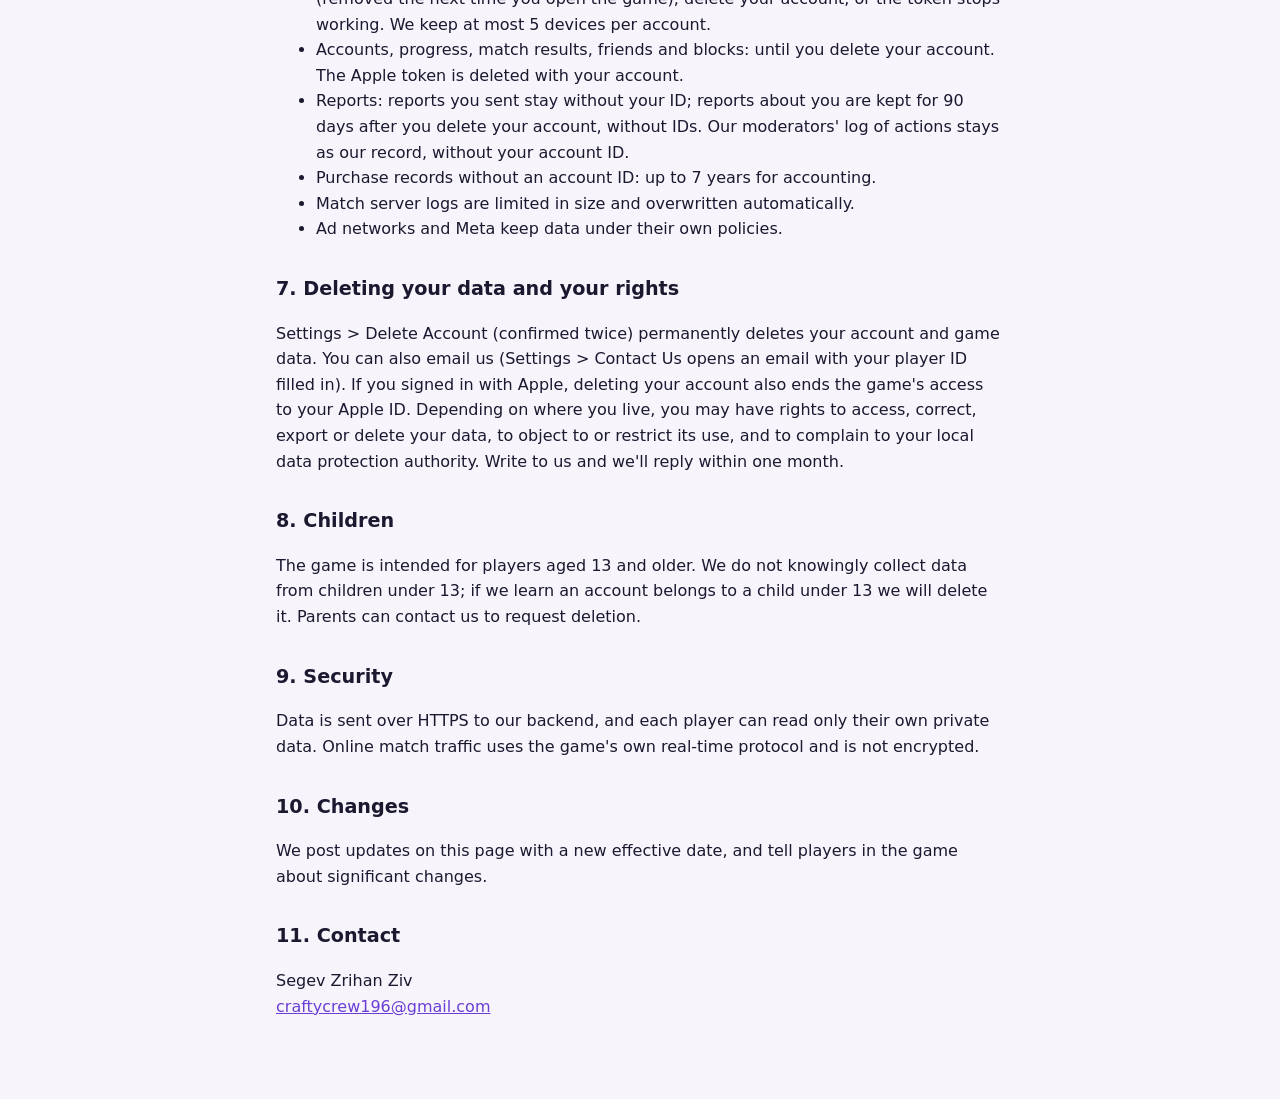
==== commit 1793eedb: "Privacy policy 1.2 (effective date to be set at submission): ads (AdMob rewarded + interstitial, UMP" ====
--- a/privacy/index.html
+++ b/privacy/index.html
@@ -25,243 +25,134 @@
 <body>
 <main>
 <h1>Crafty Crew Privacy Policy</h1>
-<p class="muted">Effective date: 16 November 2026</p>
+<p class="muted">Effective: [RELEASE DATE OF 1.2]<br>Previous version: 16 November 2026</p>
 
-<p>Crafty Crew ("the game", "we", "us") is a mobile game made by Segev Zrihan Ziv. This policy explains what
-information the game collects, why, who else handles it, how long we keep it and what you can do about it.
-Questions: <a href="mailto:craftycrew196@gmail.com">craftycrew196@gmail.com</a>, or Settings &gt; Contact Us
-in the game.</p>
+<p>Crafty Crew is a mobile game made by Segev Zrihan Ziv ("we", "us"). This policy explains what data the game
+collects, why, who we share it with, and the choices you have. Questions:
+<a href="mailto:craftycrew196@gmail.com">craftycrew196@gmail.com</a>, or Settings &gt; Contact Us in the game.</p>
 
-<h2>The short version</h2>
+<h2>1. Playing as a guest or with an account</h2>
+<p>You can play as a guest without giving a name or email: the first time you open the game it creates an anonymous
+guest account for your device. If you create an account (email, Google or Apple), you can sign in on other devices
+and keep your progress; if you were playing as a guest, your progress moves to that account.</p>
+
+<h2>2. Data we collect</h2>
 <ul>
-  <li>You can play without giving us your name or email. The first time you open the game, it creates an anonymous
-    guest account for your device straight away, while the sign-in screen is showing, so your progress is saved
-    whether you sign in or play as a guest.</li>
-  <li>If you create an account, with your email or by signing in with Google or Apple, we keep your email and a
-    username so you can sign in on another device and add friends.</li>
-  <li>On iPhone you can buy gems with real money through Apple's In-App Purchase. Gems only buy looks (skins, turfs
-    and tags), never an advantage in matches, and nothing you buy is random. Apple handles the payment: we never see
-    your card or payment details.</li>
-  <li>The game has no ads. It uses <strong>Google Analytics for Firebase</strong> to understand,
-    without your name or email, how the game is played (for example how far players get in the tutorial and how long
-    matches last), and it sends us error and crash reports so we can fix bugs. You can turn analytics off at any time
-    in <strong>Settings &gt; Share anonymous usage data</strong>. We don't use your advertising identifier, we don't
-    track you across other companies' apps or websites, and we don't sell your information.</li>
-  <li>You can delete your account and its data from inside the game: Settings &gt; Delete Account.</li>
+  <li><strong>Account:</strong> an anonymous guest ID created at first launch; if you register, your email, and
+    your username, display name, friend code and avatar (a picture of one of the game's characters, never a photo).
+    Passwords are handled by our sign-in provider and are not stored in readable form.</li>
+  <li><strong>Sign-in providers:</strong> your Google or Apple account ID and email (Apple "Hide My Email" relay
+    addresses are supported). Google also sends the name and photo on your Google account; we don't keep them. For
+    Apple sign-in we also store a token used only to end the game's access to your Apple ID when you delete your
+    account.</li>
+  <li><strong>Gameplay:</strong> progress (level, XP, cans, gems, characters and items), match results, rewards,
+    missions, friends and invites, blocks, reports and last-online time.</li>
+  <li><strong>Rewarded ads:</strong> a record of each rewarded-ad reward (time, reward type and amount, the ad unit
+    and the ad network's transaction ID). We use it to grant each reward only once and to enforce daily limits.</li>
+  <li><strong>Notifications:</strong> if you allow notifications, a push token for your device, your notification
+    choices (friend invites, news) and your time zone (as an offset from UTC), so we can send invites and updates at
+    reasonable hours (never between 23:00 and 09:00 your time).</li>
+  <li><strong>Technical:</strong> your IP address while connected, server logs of online matches (room codes,
+    display names of players joining and leaving, start and end), and error and crash reports (the game's build,
+    your platform and its version, the error and where it happened; names, email addresses and sign-in tokens are
+    removed before sending, and reports don't include your account ID).</li>
+  <li><strong>Analytics:</strong> Google Analytics for Firebase collects in-game events (for example tutorial
+    progress, matches, level ups and shop visits) and device information (model, operating system, app version,
+    language, approximate region from your IP address), linked only to a random ID for this installation, never to
+    your name, email or account. Google Analytics doesn't collect your advertising ID, and Google Signals and ad
+    personalisation are off. You can turn it off in Settings &gt; Share Usage Data.</li>
+  <li><strong>Advertising ID:</strong> the device advertising identifier (the Android advertising ID; on iPhone the
+    IDFA, only if you allow tracking), used by the ad and ad-measurement services described in section 4.</li>
+  <li><strong>Purchases (iPhone):</strong> records of gem pack purchases from Apple (Apple's transaction IDs, the pack,
+    the date, and refunds). We never see your card or payment details.</li>
+  <li><strong>Moderation:</strong> records of moderation actions taken on your account.</li>
+</ul>
+<p>We do not collect your precise location, contacts, photos, camera or microphone. Sound, music, vibration and
+aim-assist settings, favourite characters and tutorial progress stay on your device.</p>
+<p>Other players can see your display name, username, avatar, level and selected character; your friends can also
+see whether you're online, and the leaderboard shows the display name, level and XP of the top players. If you tap
+INVITE ON WHATSAPP, the game opens WhatsApp with a message you can choose to send; we don't send anything to
+WhatsApp ourselves.</p>
+
+<h2>3. Who we share data with (service providers)</h2>
+<ul>
+  <li><strong>Supabase</strong> – backend, database, sign-in and error reports (EU, Frankfurt).</li>
+  <li><strong>Hetzner</strong> – online match servers (Germany).</li>
+  <li><strong>Google</strong> – Google sign-in; Firebase Analytics; Firebase Cloud Messaging (notifications);
+    <strong>Google AdMob</strong> (ads) and Google's User Messaging Platform (consent). On iPhone, Firebase also asks
+    Apple for an Apple Search Ads attribution token, which only says whether the game was installed from an ad in the
+    App Store and uses no advertising identifier.</li>
+  <li><strong>Apple</strong> – Apple sign-in, in-app purchases and notifications on iPhone.</li>
+  <li><strong>Meta (Facebook)</strong> – the Meta SDK (App Events) to measure our ad campaigns: app installs, opens
+    and in-game events such as completing the tutorial, finishing a match, registering an account, reaching a level,
+    unlocking a character, spending gems and verified purchases. We do not send your name, email, username, account
+    ID or friend code to Meta.</li>
+</ul>
+<p>Store distribution is handled by Apple and Google under their own policies. We may disclose information if the
+law requires it, or to protect players or the game from abuse. <strong>We never sell your personal data.</strong></p>
+
+<h2>4. Ads, ad measurement and your choices</h2>
+<p>The game shows ads through Google AdMob:</p>
+<ul>
+  <li><strong>Rewarded ads</strong> you choose to watch (FREE CANS on Home, DOUBLE IT! after a match). We only grant
+    the reward after Google confirms to our server that the ad was watched.</li>
+  <li><strong>Interstitial ads</strong> occasionally when returning to Home after a match (never during a match, and
+    not in your first matches).</li>
+</ul>
+<p>AdMob may use your advertising ID, IP address, device information and approximate location (derived from your IP
+address) to show and measure ads and to prevent fraud. Ads are limited to content suitable for teens, and we block
+sensitive categories such as gambling, alcohol, dating and sexual content.</p>
+<p><strong>iPhone:</strong> we ask for permission to track (App Tracking Transparency) after you finish a match, never
+at launch. If you don't allow it, Apple doesn't give us or our partners the IDFA; you will still see ads, but they are
+less personalised, and campaign measurement uses Apple's privacy-preserving methods (SKAdNetwork / AEM). You can change
+this anytime in iPhone Settings &gt; Privacy &amp; Security &gt; Tracking.</p>
+<p><strong>Android:</strong> you can reset or delete your advertising ID in your phone's settings (usually Settings
+&gt; Privacy or Google &gt; Ads; the exact path depends on your phone).</p>
+<p><strong>Turning off analytics and measurement:</strong> Settings &gt; Share Usage Data stops Google Analytics and the
+Meta SDK in the game (and resets the game's analytics ID on your device). It doesn't turn off ads.</p>
+<p><strong>Where required by law</strong>, we ask for your consent before personalised ads, and you can change your
+choice in Settings &gt; Privacy Choices (shown only where it applies).</p>
+
+<h2>5. Notifications</h2>
+<p>Notifications are off until you allow them. You can turn friend invites and news on or off in the game
+(Settings &gt; Notifications) or in your phone's settings.</p>
+
+<h2>6. How long we keep data</h2>
+<ul>
+  <li>Analytics data: 14 months (deleted automatically by Google).</li>
+  <li>Error and crash reports: 30 days.</li>
+  <li>Rewarded-ad reward records: up to 12 months.</li>
+  <li>Push tokens: until you turn notifications off for the game in your phone's settings (removed the next time
+    you open the game), delete your account, or the token stops working. We keep at most 5 devices per account.</li>
+  <li>Accounts, progress, match results, friends and blocks: until you delete your account. The Apple token is
+    deleted with your account.</li>
+  <li>Reports: reports you sent stay without your ID; reports about you are kept for 90 days after you delete your
+    account, without IDs. Our moderators' log of actions stays as our record, without your account ID.</li>
+  <li>Purchase records without an account ID: up to 7 years for accounting.</li>
+  <li>Match server logs are limited in size and overwritten automatically.</li>
+  <li>Ad networks and Meta keep data under their own policies.</li>
 </ul>
 
-<h2>What we collect</h2>
-<div class="wrap">
-<table>
-  <tr><th>Information</th><th>When</th><th>Why</th></tr>
-  <tr><td>An anonymous account ID, and a sign-in token stored on your device</td><td>The first time you open the game</td>
-    <td>To save your progress and keep you signed in</td></tr>
-  <tr><td>Email address and password. The password is handled by our sign-in provider (Supabase) and isn't stored in readable form</td>
-    <td>Only if you create an account or log in</td>
-    <td>To log you in, and to email you a one-time code that confirms your address</td></tr>
-  <tr><td>If you sign in with Google: your email address and your Google account ID. Google also sends the name and
-    profile photo on your Google account; we don't keep them (they're removed before your account is saved)</td>
-    <td>Only if you tap Sign in with Google</td>
-    <td>To sign you in, and to recognise your account on another device</td></tr>
-  <tr><td>If you sign in with Apple: your Apple account ID and an email address: your real one, or, if you choose
-    Hide My Email, a private relay address from Apple that forwards to you. We don't ask Apple for your name. We also
-    keep a token from Apple that lets us end Crafty Crew's access to your Apple ID when you delete your account</td>
-    <td>Only if you tap Sign in with Apple</td>
-    <td>To sign you in, to recognise your account on another device, and to end the game's access when you delete
-      your account</td></tr>
-  <tr><td>Display name (one is made for you; you can change it), username, friend code, and your avatar (a picture of one of the game's characters that you choose; no photos)</td><td>When the account is created, or when you change them</td>
-    <td>To identify you to other players: on the leaderboard, in friend lists and requests, and in game rooms</td></tr>
-  <tr><td>Game progress: level, XP, cans, gems, unlocked characters, your selected character and the CAN ROAD rewards you've claimed</td>
-    <td>As you play</td><td>To save and restore your progress</td></tr>
-  <tr><td>Match results: mode, character, share of the map painted, eliminations, placement, win or loss, and the cans and XP earned</td>
-    <td>After each match</td><td>To give you your rewards and work out your level and the leaderboard</td></tr>
-  <tr><td>Friends, friend requests and room invites, and a record of when you sent requests and invites</td>
-    <td>If you use FRIENDS or invite friends to play</td><td>To let you add friends and invite them, and to limit spam</td></tr>
-  <tr><td>When you were last online</td><td>About once a minute while the game is open and you're signed in to an account</td>
-    <td>To show your friends whether you're online</td></tr>
-  <tr><td>Players you block, and reports you send: who you reported, the reason, where in the game (friends,
-    requests, leaderboard or a game room), and their display name at that time</td>
-    <td>If you block or report a player</td><td>To stop blocked players from contacting you, and to review reports</td></tr>
-  <tr><td>Your device's IP address, while connected</td><td>When the game talks to our servers</td>
-    <td>Needed to send data back to your device and to run online matches</td></tr>
-  <tr><td>Server logs of online matches: room codes, display names of players joining and leaving, and match start and end</td>
-    <td>When you play online</td><td>To keep the match server running and fix problems</td></tr>
-  <tr><td>Error and crash reports: the game's build number, Android or iOS and its version, the error text and where in the game's code it happened, how many times it happened, whether the last session ended unexpectedly, and a random ID made for each launch that isn't kept on your device</td>
-    <td>When an error happens, sent when you next open the game or are on its menus</td><td>To find and fix bugs. Reports don't include your account ID, name, email or device model, and the game removes anything that looks like a name, email address or sign-in token from the error text before sending it</td></tr>
-  <tr><td>Usage data (Google Analytics for Firebase): a random ID for this installation of the game (the "app
-    instance ID", not your account ID); in-game events such as opening the game, starting and finishing the tutorial,
-    matches started and finished (mode, place, share of the map painted, length, eliminations), level ups, missions and
-    CAN ROAD rewards claimed, shop screens and items viewed, items bought with gems, gem packs bought (the pack and the
-    number of gems, never the price), the sign-in method (Google, Apple,
-    email or guest) and connection problems; the game's build number, your platform and a level range; and what
-    Firebase collects itself: device model, operating system and version, app version, language, and an approximate
-    country or region derived from your IP address</td>
-    <td>While you play, unless you turn it off in Settings</td>
-    <td>To understand how the game is played and improve it. Never your name, email, username, account ID, friends or
-      what other players see</td></tr>
-  <tr><td>Purchases (iPhone): for each gem pack you buy, Apple's transaction ID and original transaction ID, the pack
-    (for example 500 gems), the number of gems, whether it was a test purchase (Apple's sandbox), the purchase date
-    and, if Apple refunds it, the refund date and the gems taken back</td>
-    <td>When you buy gems</td>
-    <td>To give you the gems exactly once, to keep them with your account (also when you sign in to another account
-      that already existed on this device: the gems you bought and their records move with you), and to take them back
-      if Apple refunds the purchase. Never your card or payment details</td></tr>
-  <tr><td>Moderation records: if we act on a report, the action (for example a reset display name or a temporary or
-    permanent ban), the reason category, the dates and which moderator did it</td>
-    <td>Only if a moderator acts on your account</td>
-    <td>To enforce our rules and handle questions about a decision</td></tr>
-</table>
-</div>
-<p>One email address belongs to one account. If you sign in with Google or Apple and that email (as confirmed by
-Google or Apple) already has a Crafty Crew account, you're signed in to that account. If you use Apple's Hide My
-Email, your account stays separate from any account made with your own email. If you were playing as a guest, your
-progress moves to the account you sign in with; if that account already exists, the game asks you which progress to
-keep before anything changes.</p>
-<p>Some things stay on your device only: sound, music and vibration settings, aim assist, favourite characters,
-tutorial progress, and a copy of your progress so the game works offline.</p>
-<p>We don't collect your precise location, contacts, photos, camera, microphone, advertising identifier (Apple's IDFA
-or Google's Advertising ID) or payment details.</p>
+<h2>7. Deleting your data and your rights</h2>
+<p>Settings &gt; Delete Account (confirmed twice) permanently deletes your account and game data. You can also email
+us (Settings &gt; Contact Us opens an email with your player ID filled in). If you signed in with Apple, deleting
+your account also ends the game's access to your Apple ID. Depending on where you live, you may have rights to
+access, correct, export or delete your data, to object to or restrict its use, and to complain to your local data
+protection authority. Write to us and we'll reply within one month.</p>
 
-<h2>Third-party services</h2>
-<p>These companies handle information for us to run the game. They may only use it to provide their service to us.</p>
-<div class="wrap">
-<table>
-  <tr><th>Provider</th><th>What it does</th><th>Data</th><th>Its privacy policy</th></tr>
-  <tr><td><strong>Supabase</strong></td>
-    <td>Backend and hosting: our database, sign-in system, the small server functions that check match results and
-      award rewards, and the one-time email code</td>
-    <td>Accounts (anonymous ID, email and password if you create an account, your Google or Apple account ID and the
-      Apple token if you sign in with them), display name and username, progress,
-      match results, friends, blocks and player reports, error and crash reports, and your IP address while
-      connected</td>
-    <td><a href="https://supabase.com/privacy">supabase.com/privacy</a></td></tr>
-  <tr><td><strong>Hetzner Online</strong></td>
-    <td>Hosts our online match server in Germany</td>
-    <td>Your IP address while you play online, and a one-time join ticket (described below). Match server logs:
-      room codes, display names of players joining and leaving, and match start and end</td>
-    <td><a href="https://www.hetzner.com/legal/privacy-policy">hetzner.com/legal/privacy-policy</a></td></tr>
-  <tr><td><strong>Google</strong></td>
-    <td>Sign in with Google (only if you choose it)</td>
-    <td>Confirms who you are and sends us your email and Google account ID (and your Google name and photo, which
-      we don't keep)</td>
-    <td><a href="https://policies.google.com/privacy">policies.google.com/privacy</a></td></tr>
-  <tr><td><strong>Apple</strong></td>
-    <td>Sign in with Apple (only if you choose it), and In-App Purchase on iPhone (only if you buy gems)</td>
-    <td>Sign in with Apple: confirms who you are and sends us your Apple account ID and email (or a relay address),
-      and a token we use only to end the game's access when you delete your account. In-App Purchase (iPhone): takes
-      the payment for gem packs and sends us a signed record of each purchase (transaction ID, pack, date), and tells
-      us when a purchase is refunded</td>
-    <td><a href="https://www.apple.com/legal/privacy/">apple.com/legal/privacy</a></td></tr>
-  <tr><td><strong>Google (Firebase)</strong></td>
-    <td>Google Analytics for Firebase: usage statistics, only while "Share anonymous usage data" is on</td>
-    <td>The app instance ID, in-game events, device model, operating system and app version, language, and an
-      approximate region from your IP address. Google Signals, ads personalization and advertising features are turned
-      off and no advertising identifier is collected. On iPhone, Firebase also asks Apple for an Apple Search Ads
-      attribution token (Apple's AdServices framework), which only says whether the game was installed from an ad in
-      the App Store; it uses no advertising identifier, doesn't track you across apps and needs no tracking permission.
-      Kept for 14 months</td>
-    <td><a href="https://policies.google.com/privacy">policies.google.com/privacy</a>,
-      <a href="https://firebase.google.com/support/privacy">firebase.google.com/support/privacy</a></td></tr>
-</table>
-</div>
-<p><strong>No advertising or tracking providers.</strong> Google Analytics for Firebase (above) is used for analytics
-only.</p>
-<p>Your information may be stored and processed outside your country. Supabase hosts our database and sign-in
-system in the EU (Frankfurt, Germany, region eu-central-1), and our match server is in Germany.</p>
-<p>To start an online match, the game gets a one-time join ticket from Supabase and gives it to the match server.
-The ticket carries your account ID, display name, level, whether you're a guest, your unlocked characters and the
-players you've blocked, and it expires after a minute. Your sign-in token is never sent to the match server. After
-the match, the server sends the results to Supabase.</p>
-<p><strong>Apple and Google</strong> distribute the game through their app stores, under their own privacy policies.</p>
-<p>Other players can see your display name, username, avatar, level and selected character. Your friends can also see
-whether you're online. Anyone who opens the leaderboard sees the display name, level and XP of the top players.</p>
-<p>If you tap INVITE ON WHATSAPP, the game opens WhatsApp with a message you can choose to send. We don't send
-anything to WhatsApp ourselves.</p>
-<p>We may disclose information if the law requires it, or to protect players or the game from abuse.</p>
+<h2>8. Children</h2>
+<p>The game is intended for players aged 13 and older. We do not knowingly collect data from children under 13; if
+we learn an account belongs to a child under 13 we will delete it. Parents can contact us to request deletion.</p>
 
-<h2>Analytics, advertising and tracking</h2>
-<p><strong>Analytics.</strong> The game uses Google Analytics for Firebase to measure how the game is played (see
-"What we collect"). It identifies an installation of the game only by a random app instance ID, which isn't linked to
-your account, name or email. We have turned off Google Signals and ads personalization, the game doesn't collect your
-advertising identifier, and analytics data isn't used for advertising or shared with data brokers. Google keeps it for
-14 months.</p>
-<p><strong>Apple Search Ads attribution (iPhone).</strong> Firebase uses Apple's AdServices framework to learn whether
-the game was installed after an Apple Search Ads ad in the App Store. Apple provides this without the advertising
-identifier (IDFA) and without tracking you across other companies' apps or websites, so the game doesn't show Apple's
-App Tracking Transparency prompt.</p>
-<p><strong>Turn it off:</strong> Settings &gt; Share anonymous usage data. When it's off, the game stops sending
-analytics and resets the app instance ID on your device. Turning it back on starts with a new one.</p>
-<p><strong>Where the game is available:</strong> Crafty Crew is currently offered in Israel, the United States and
-Canada. If we make it available in the EU or the UK, we will first add a consent screen (Google's User Messaging
-Platform) that asks for your permission for analytics and, if the game has ads by then, for ads, before any of it
-starts.</p>
-<p><strong>Ads.</strong> The game has no ads today. If we add ads in a future version, we will update this policy and
-the app's privacy details in the store first, and ask for your permission where the law or the store requires it (for
-example Apple's App Tracking Transparency prompt on iOS before any tracking).</p>
-<p><strong>We will never sell your personal data.</strong></p>
+<h2>9. Security</h2>
+<p>Data is sent over HTTPS to our backend, and each player can read only their own private data. Online match
+traffic uses the game's own real-time protocol and is not encrypted.</p>
 
-<h2>How long we keep it</h2>
-<ul>
-  <li>Analytics data in Google Analytics is kept for 14 months, then deleted automatically by Google.</li>
-  <li>Bans and name locks are kept while the account exists and are deleted with it. Our moderators' log of the
-    actions taken stays as our record of moderation decisions, without your account ID once the account is deleted.</li>
-  <li>Your account, progress, match results, friends and blocks are kept until you delete your account.</li>
-  <li>What we keep from Google or Apple (your email and account ID) stays with your account until you delete it.
-    The Apple token is deleted when your account is deleted. If Apple can't be reached at that moment, we try again
-    every day and delete the token as soon as Apple confirms.</li>
-  <li>Purchase records are kept while your account exists. If you delete your account, the gems are deleted with it,
-    and the purchase records are kept without your account ID, because we need them to handle refunds and for our
-    accounting records. Purchase records without an account ID are kept for up to 7 years for accounting and tax,
-    then deleted.</li>
-  <li>If Apple refunds a purchase, we take back the gems from it. If some of them were already spent, the rest is shown
-    in the shop as GEMS OWED and is paid off from gems you earn later; you can't spend gems until it's cleared. Items
-    you already have stay yours.</li>
-  <li>Reports are kept for review. If you delete your account, reports you sent stay, but without your ID.
-    Reports about you are kept for 90 days after you delete your account, with only the name you had, the reason
-    and the dates (no IDs), and are then deleted automatically.</li>
-  <li>Match server logs are limited in size and overwritten automatically as new ones are written.</li>
-  <li>Error and crash reports are deleted automatically after 30 days.</li>
-  <li>If you uninstall the game without deleting your account, the data stays on our servers, but a guest account
-    can no longer be reached from your device. Write to us and we'll delete it.</li>
-</ul>
+<h2>10. Changes</h2>
+<p>We post updates on this page with a new effective date, and tell players in the game about significant
+changes.</p>
 
-<h2>Your rights / delete your data</h2>
-<p>In the game, go to <strong>Settings &gt; Delete Account</strong> and confirm twice. This permanently deletes your
-account from our servers, together with your profile, progress, characters, match history, friends and requests,
-invites and blocks. Reports about you are kept as described above. It can't be undone. If you signed in with Apple, deleting your account also ends Crafty Crew's access to your Apple
-ID (you can check in your iPhone's Settings &gt; your name &gt; Sign-In &amp; Security &gt; Sign in with Apple). If
-you signed in with Google, you can also remove the game's access at
-<a href="https://myaccount.google.com/connections">myaccount.google.com/connections</a>. Your device then starts over
-as a new guest.</p>
-<p>You can also ask us to delete your data by writing to us (Settings &gt; Contact Us opens an email with your
-player ID filled in), or at
-<a href="mailto:craftycrew196@gmail.com">craftycrew196@gmail.com</a> from the email address on your account. For a
-guest account, send your display name and roughly when you last played, so we can find it.</p>
-
-<p>You can change your display name in your profile, block or report other players, and delete your account in
-Settings. Depending on where you live, you may also have the right to access the information we hold about you,
-correct it, receive a copy, delete it, or object to how we use it. Write to us and we'll reply within one month.
-If you live in the EU, the UK or Israel, you can also complain to your data protection authority.</p>
-<p>Where the GDPR applies, we use your information because it's needed to provide the game you asked for (account,
-progress, matches, friends), and for our legitimate interest in keeping the game safe and working (server logs,
-error and crash reports, blocks and reports). Analytics is based on our legitimate interest in understanding and
-improving the game; you can object at any time by turning it off in Settings.</p>
-
-<h2>Children</h2>
-<p>Crafty Crew isn't directed at children under 13 and is intended for players 13 and older. We don't knowingly collect personal information from children under 13.
-If you believe a child under 13 has created an account, write to us and we'll delete it.</p>
-
-<h2>Security</h2>
-<p>Accounts, progress, match results and error reports are sent to Supabase over encrypted connections (HTTPS), and each player
-can read only their own private data. Online match traffic uses the game's own network protocol, which isn't
-encrypted. No system is perfectly secure, but we work to protect your information.</p>
-
-<h2>Changes to this policy</h2>
-<p>If we change this policy, we'll update it on this page and change the date at the top.</p>
-<p>If we add advertising or other third-party tools in the future, we will update this policy and the app's privacy
-details in the store before that version is released.</p>
-
-<h2>Contact</h2>
+<h2>11. Contact</h2>
 <p>Segev Zrihan Ziv<br><a href="mailto:craftycrew196@gmail.com">craftycrew196@gmail.com</a></p>
 </main>
 </body>
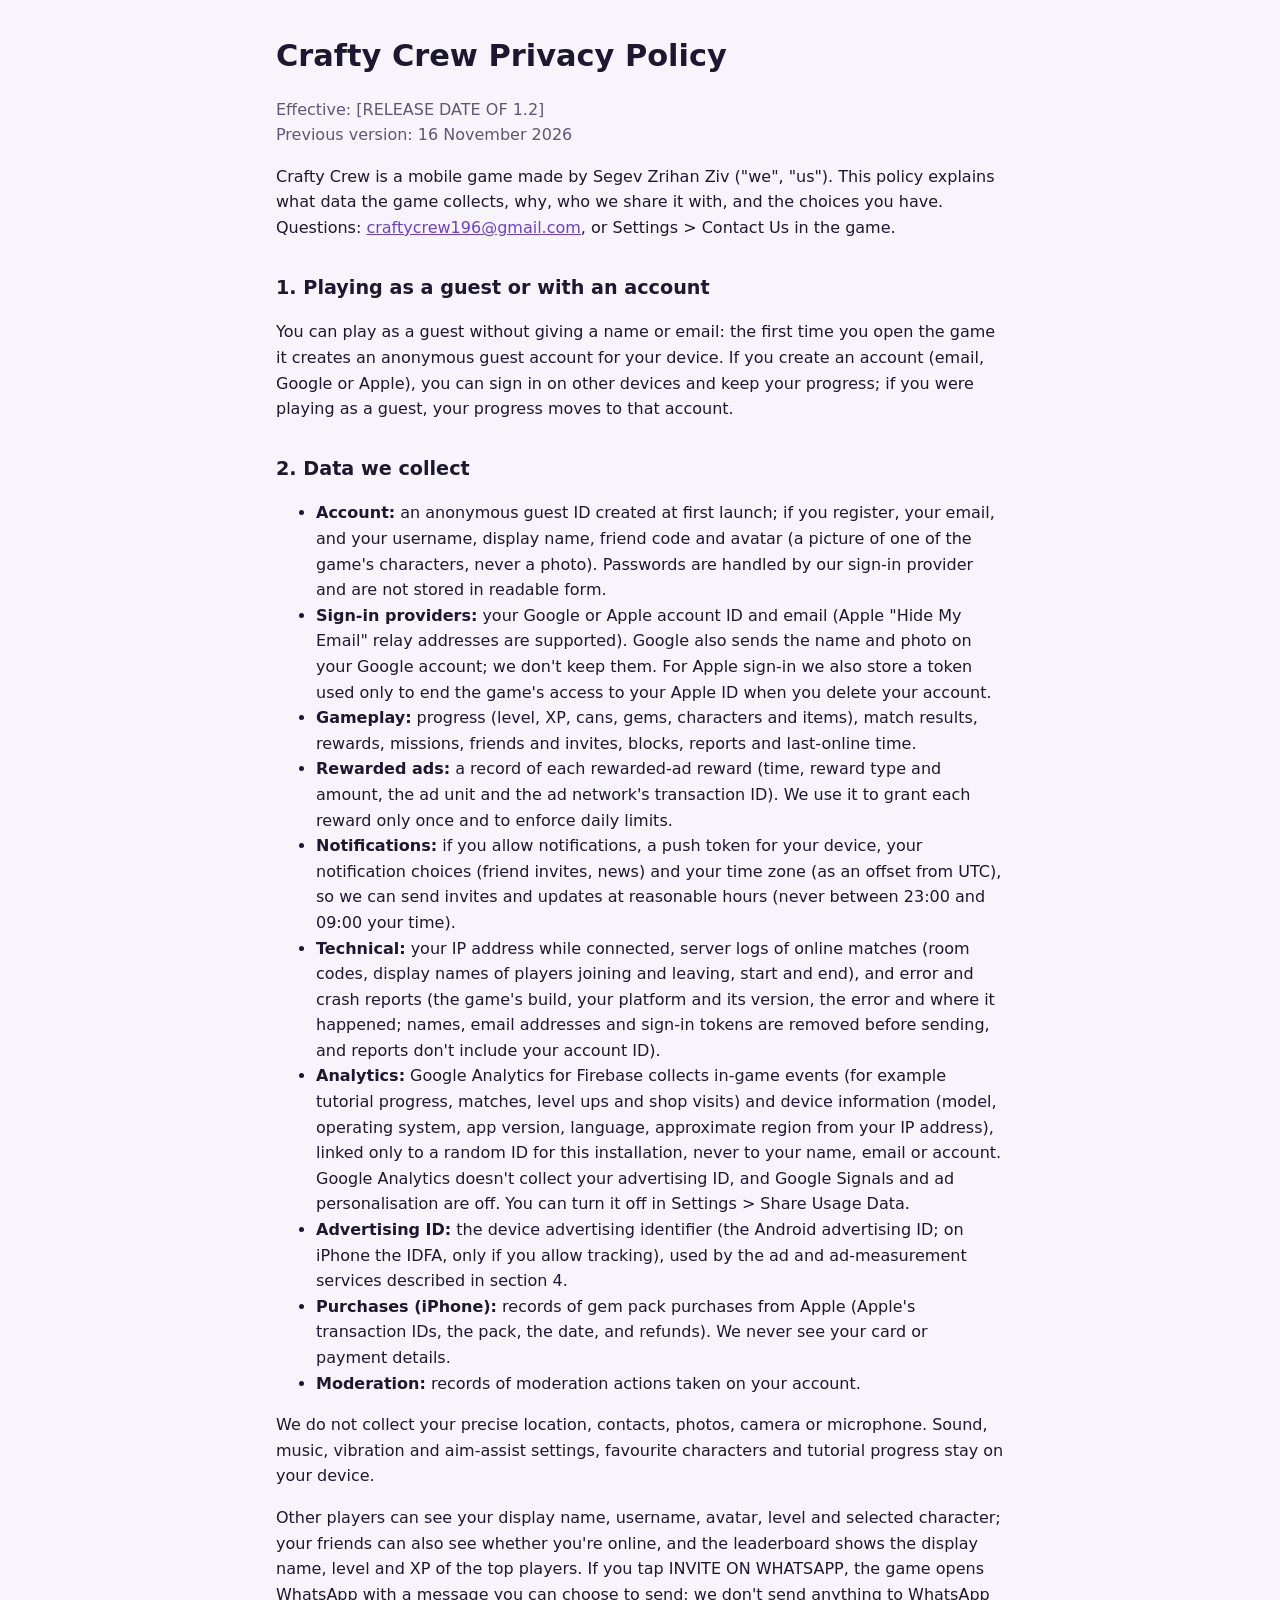
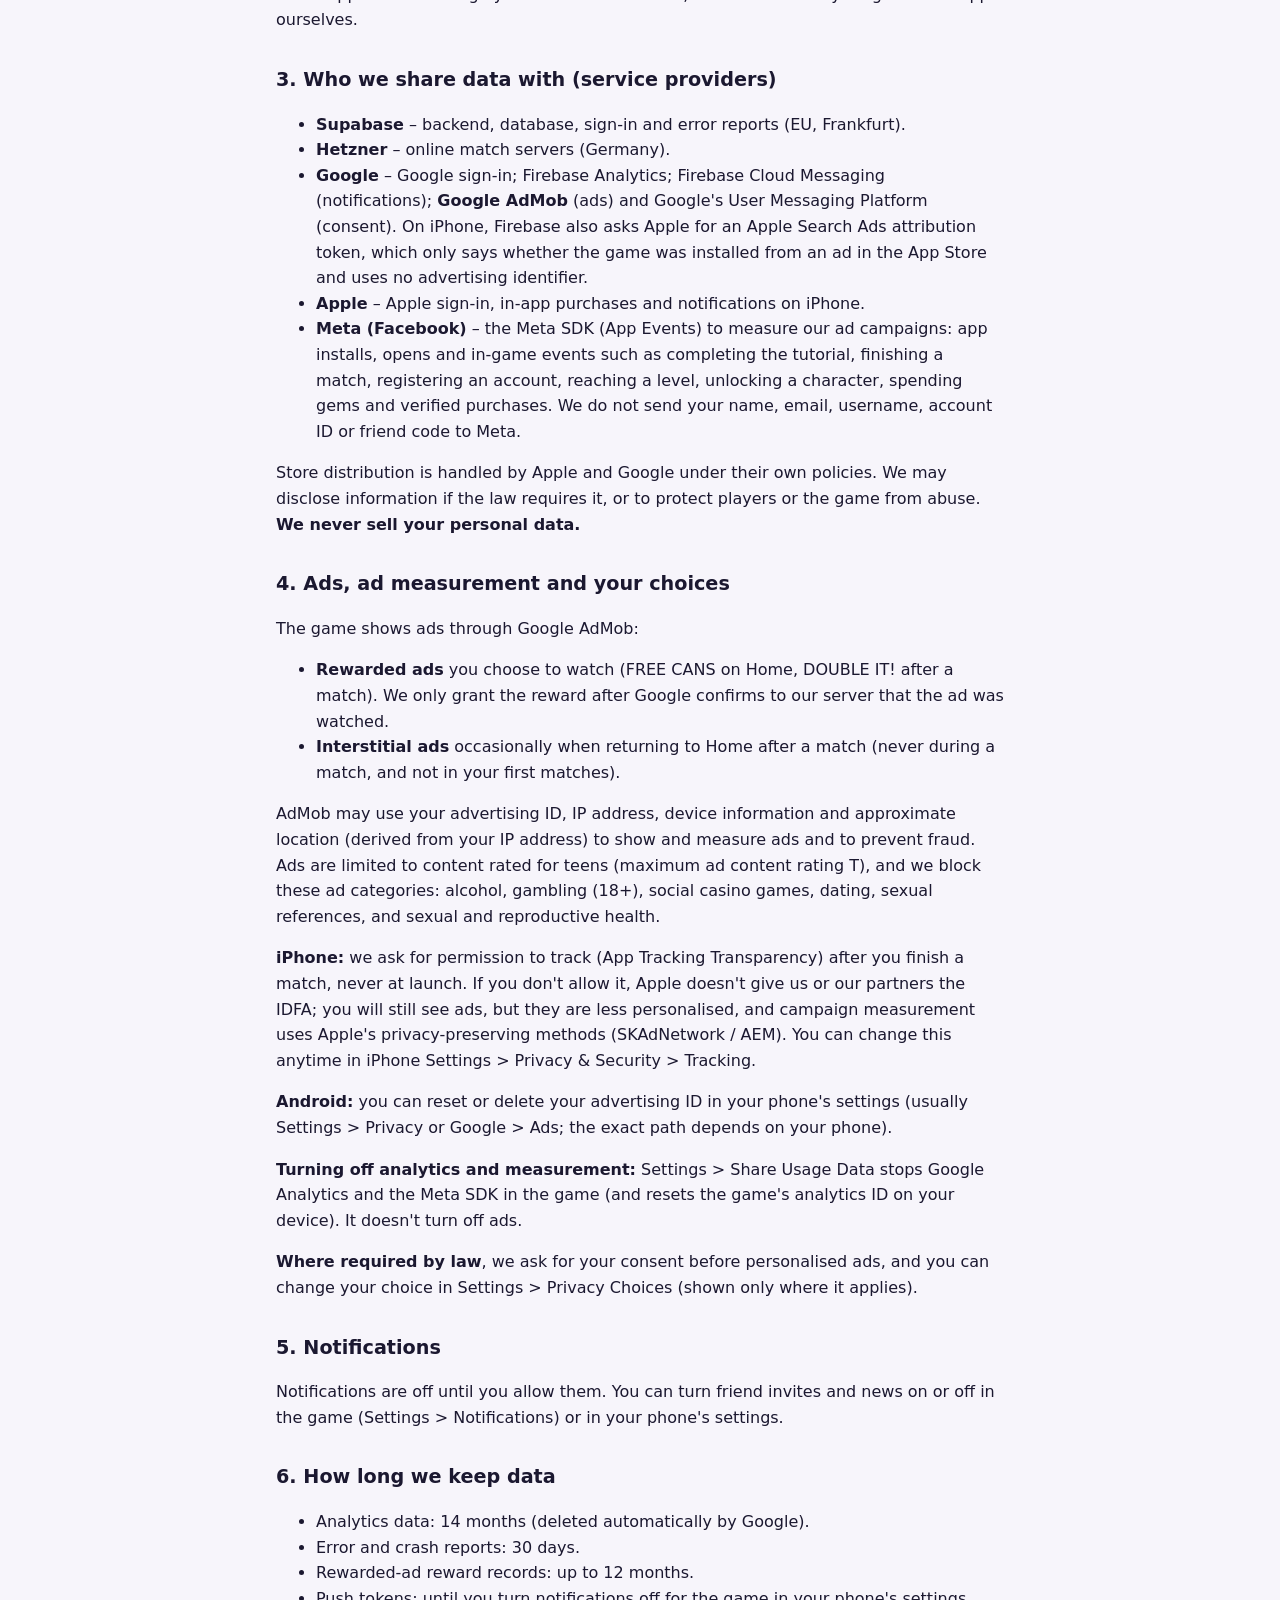
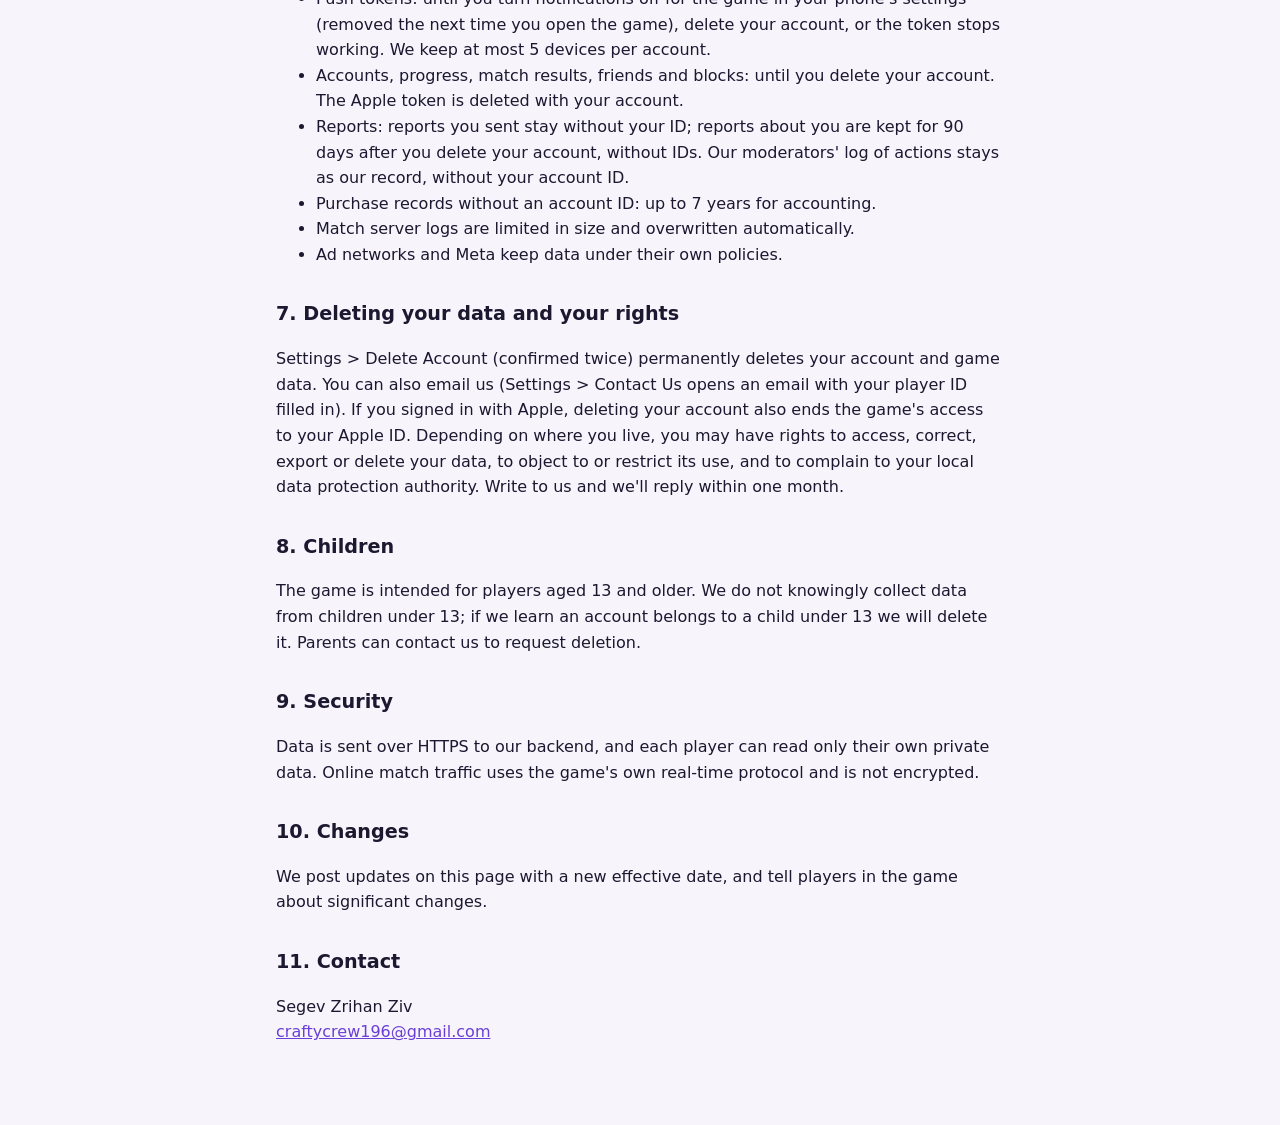
==== commit d95da482: "Privacy policy 1.2: list the blocked ad categories (AdMob account level) and the T max ad content ra" ====
--- a/privacy/index.html
+++ b/privacy/index.html
@@ -100,8 +100,9 @@
     not in your first matches).</li>
 </ul>
 <p>AdMob may use your advertising ID, IP address, device information and approximate location (derived from your IP
-address) to show and measure ads and to prevent fraud. Ads are limited to content suitable for teens, and we block
-sensitive categories such as gambling, alcohol, dating and sexual content.</p>
+address) to show and measure ads and to prevent fraud. Ads are limited to content rated for teens (maximum ad
+content rating T), and we block these ad categories: alcohol, gambling (18+), social casino games, dating, sexual
+references, and sexual and reproductive health.</p>
 <p><strong>iPhone:</strong> we ask for permission to track (App Tracking Transparency) after you finish a match, never
 at launch. If you don't allow it, Apple doesn't give us or our partners the IDFA; you will still see ads, but they are
 less personalised, and campaign measurement uses Apple's privacy-preserving methods (SKAdNetwork / AEM). You can change
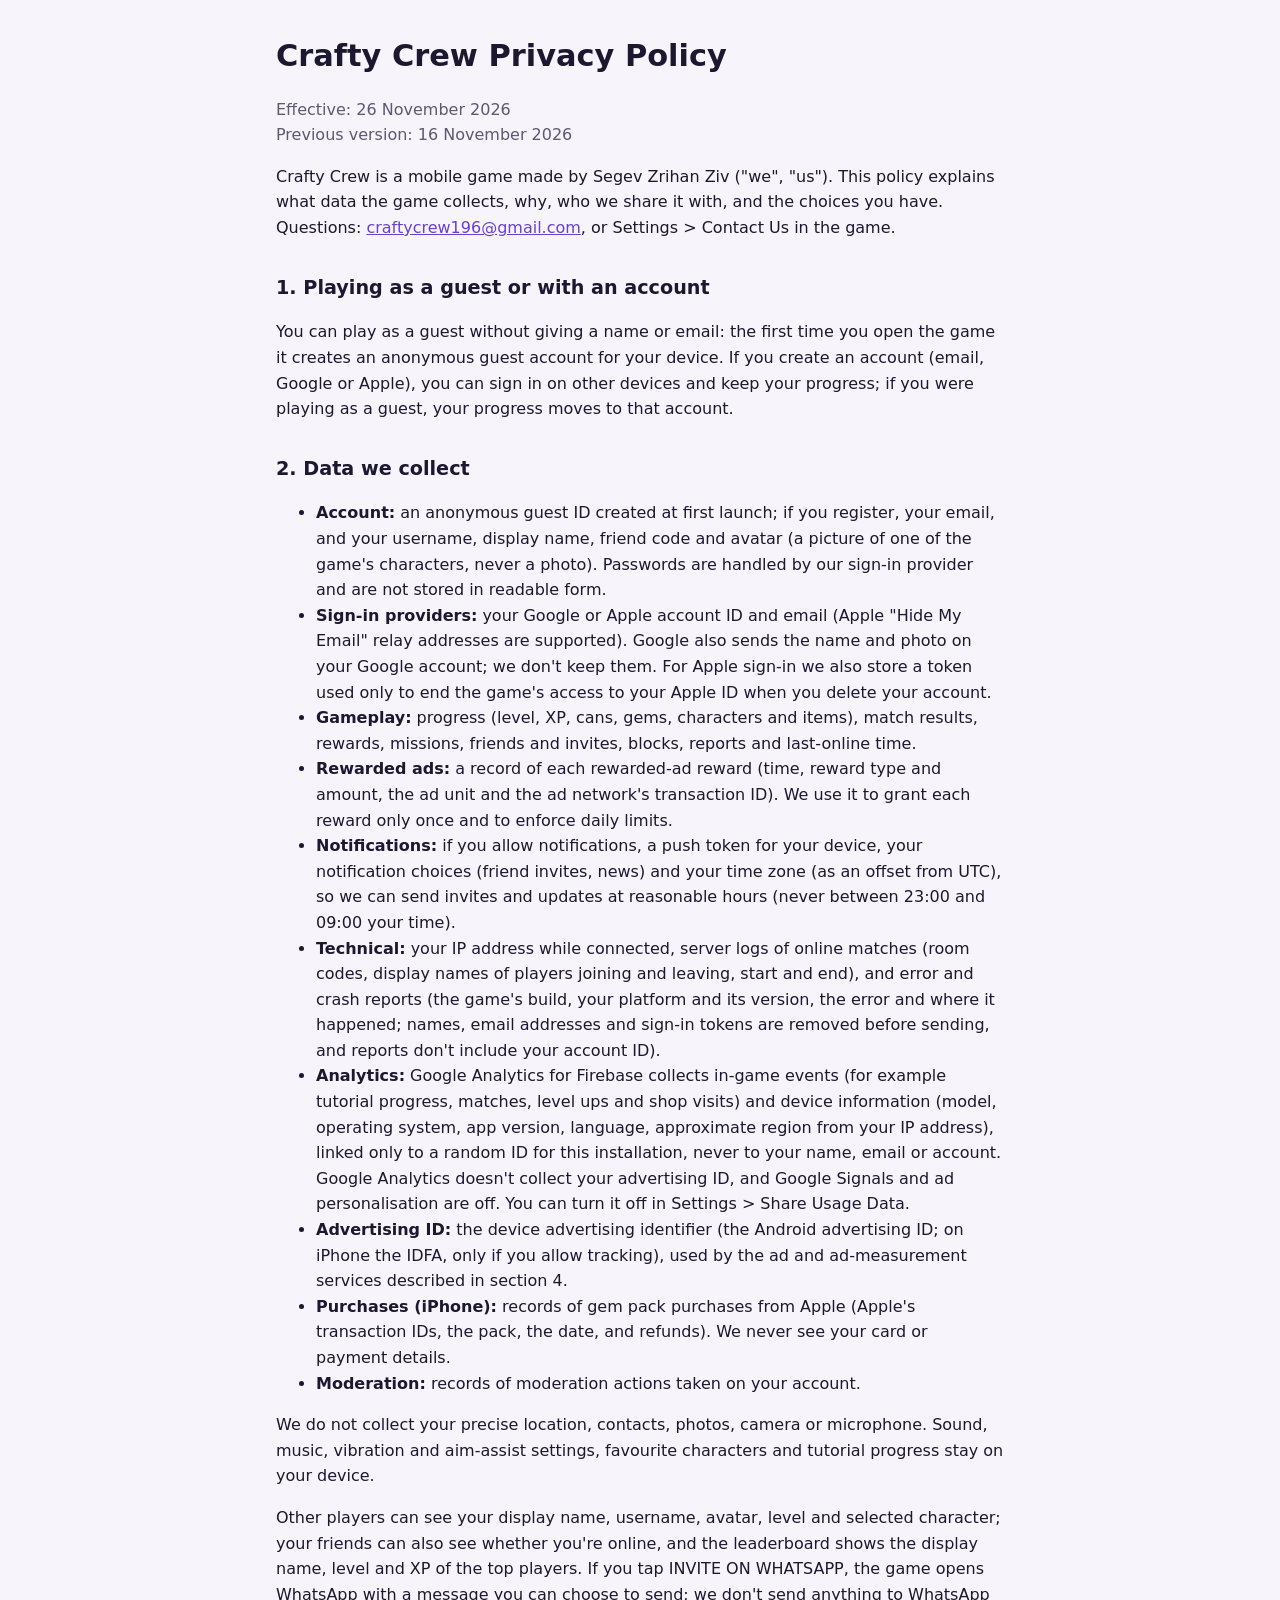
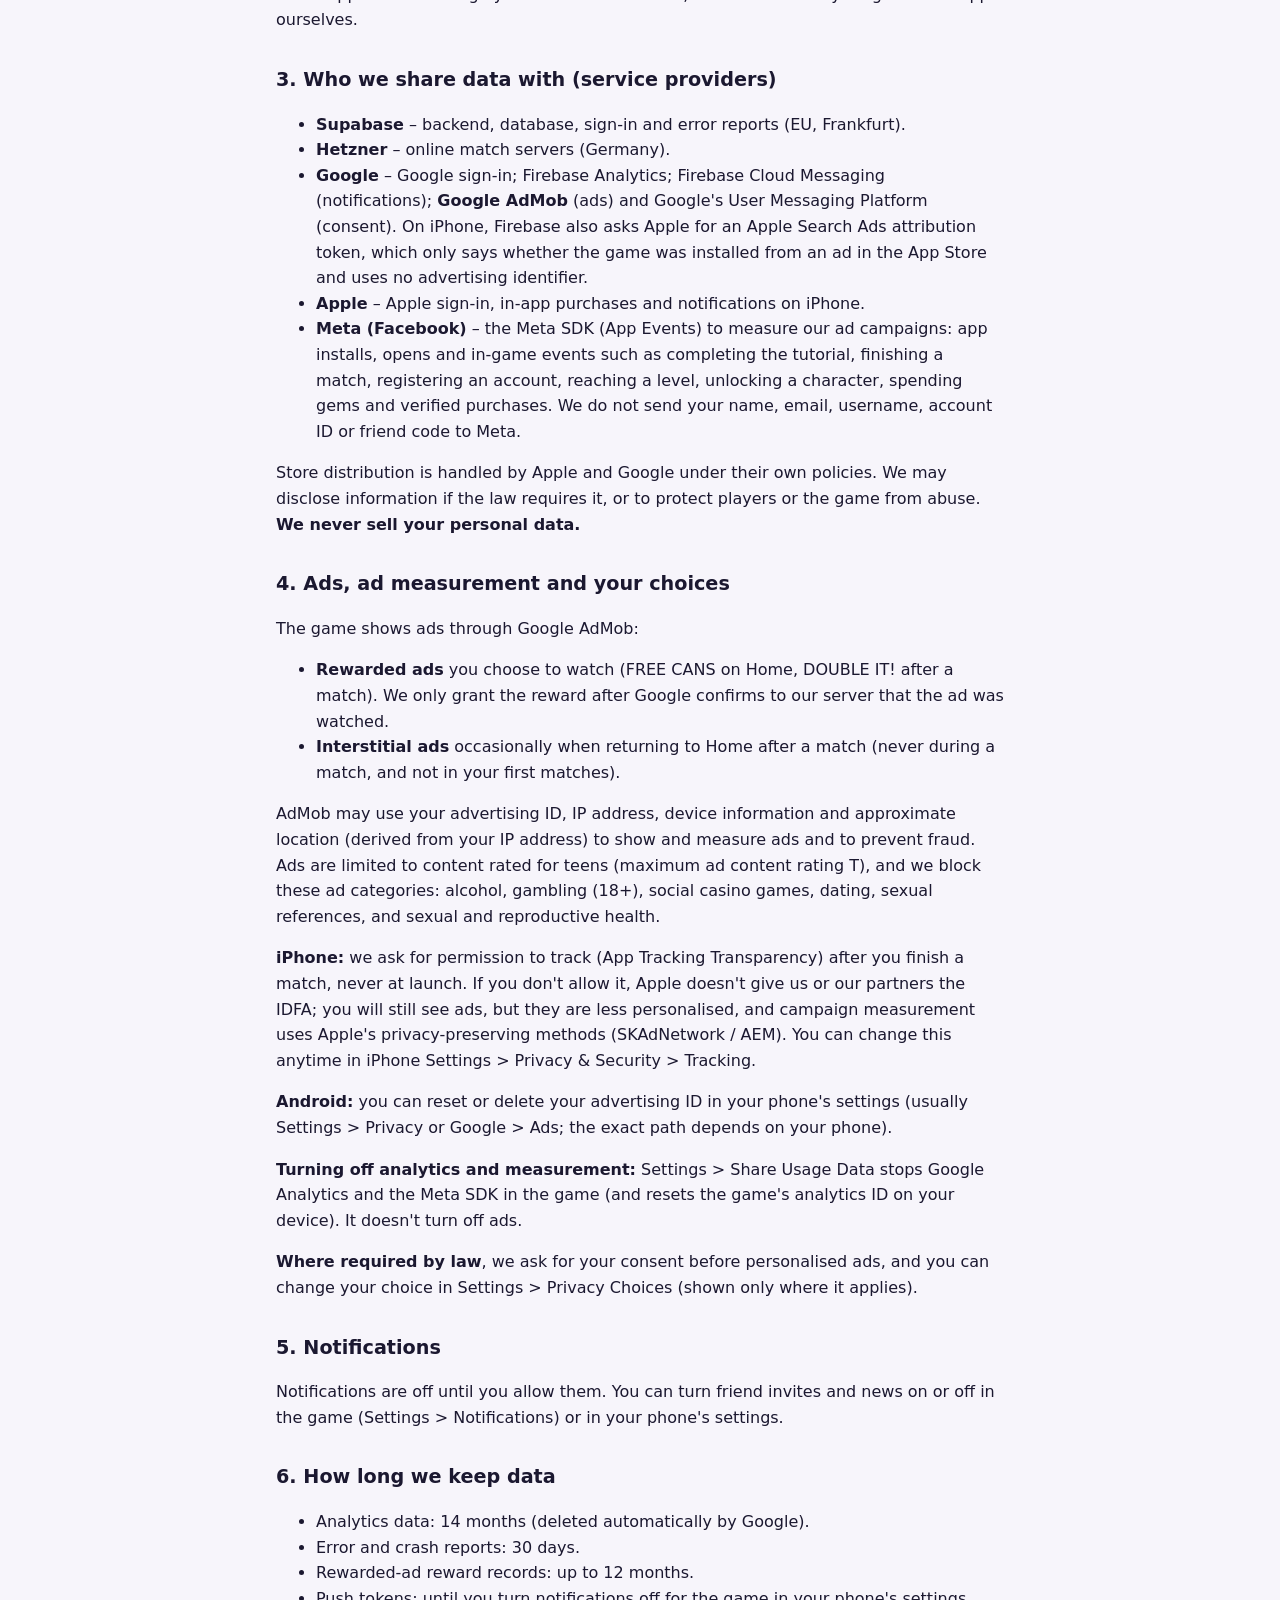
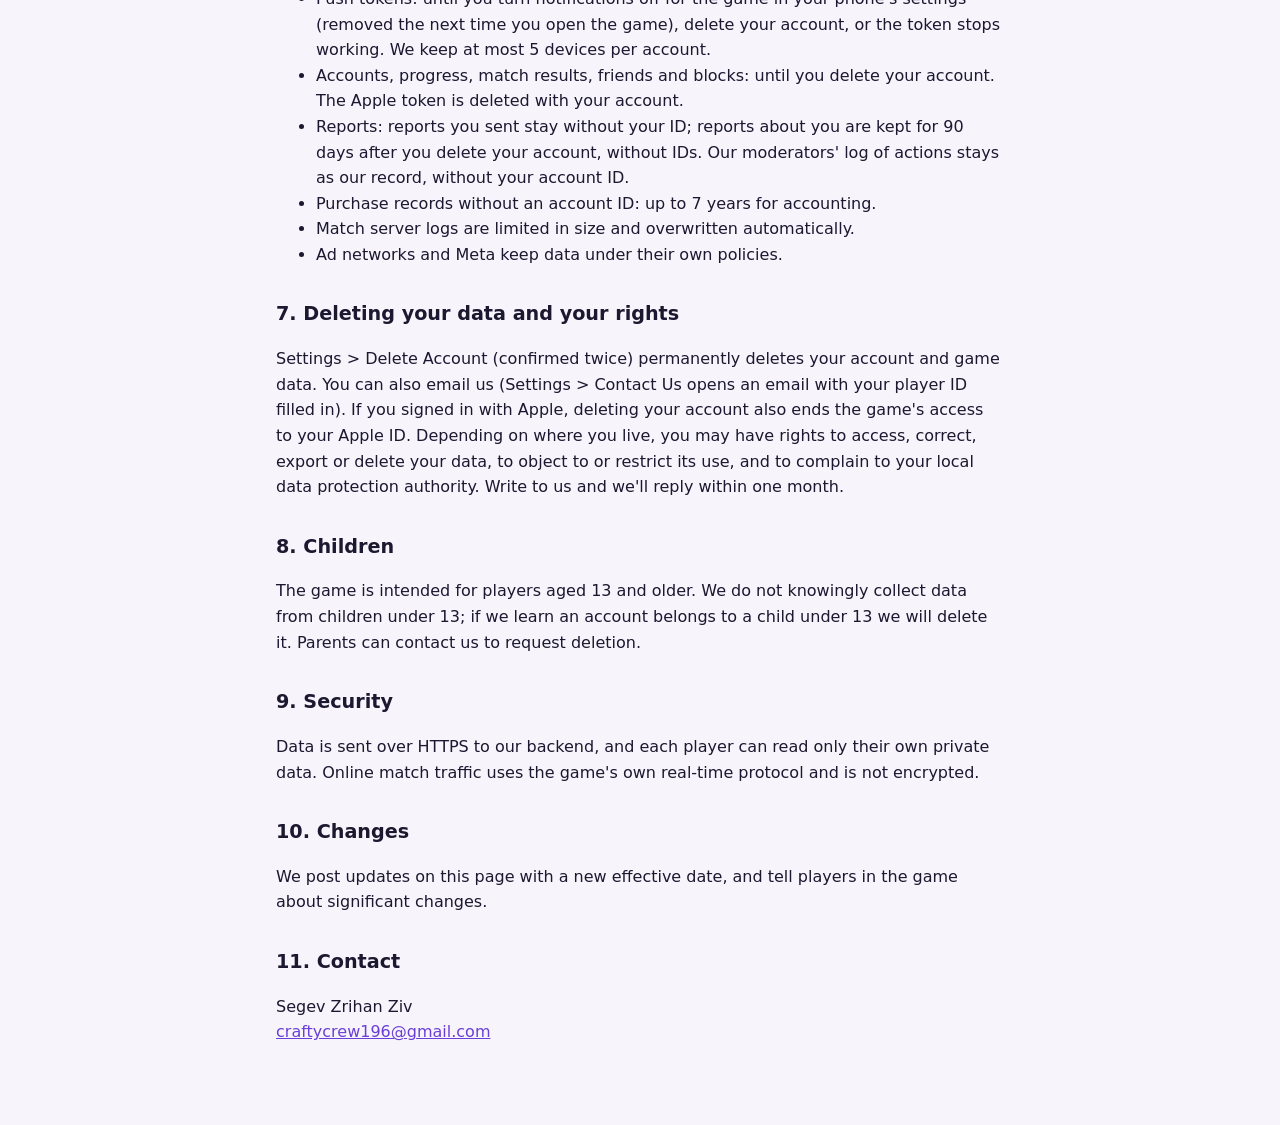
==== commit fe1afb2e: "Privacy policy 1.2: effective 26 November 2026 (submission day) Co-Authored-By: Claude Opus 5.5 <nor" ====
--- a/privacy/index.html
+++ b/privacy/index.html
@@ -25,7 +25,7 @@
 <body>
 <main>
 <h1>Crafty Crew Privacy Policy</h1>
-<p class="muted">Effective: [RELEASE DATE OF 1.2]<br>Previous version: 16 November 2026</p>
+<p class="muted">Effective: 26 November 2026<br>Previous version: 16 November 2026</p>
 
 <p>Crafty Crew is a mobile game made by Segev Zrihan Ziv ("we", "us"). This policy explains what data the game
 collects, why, who we share it with, and the choices you have. Questions:
